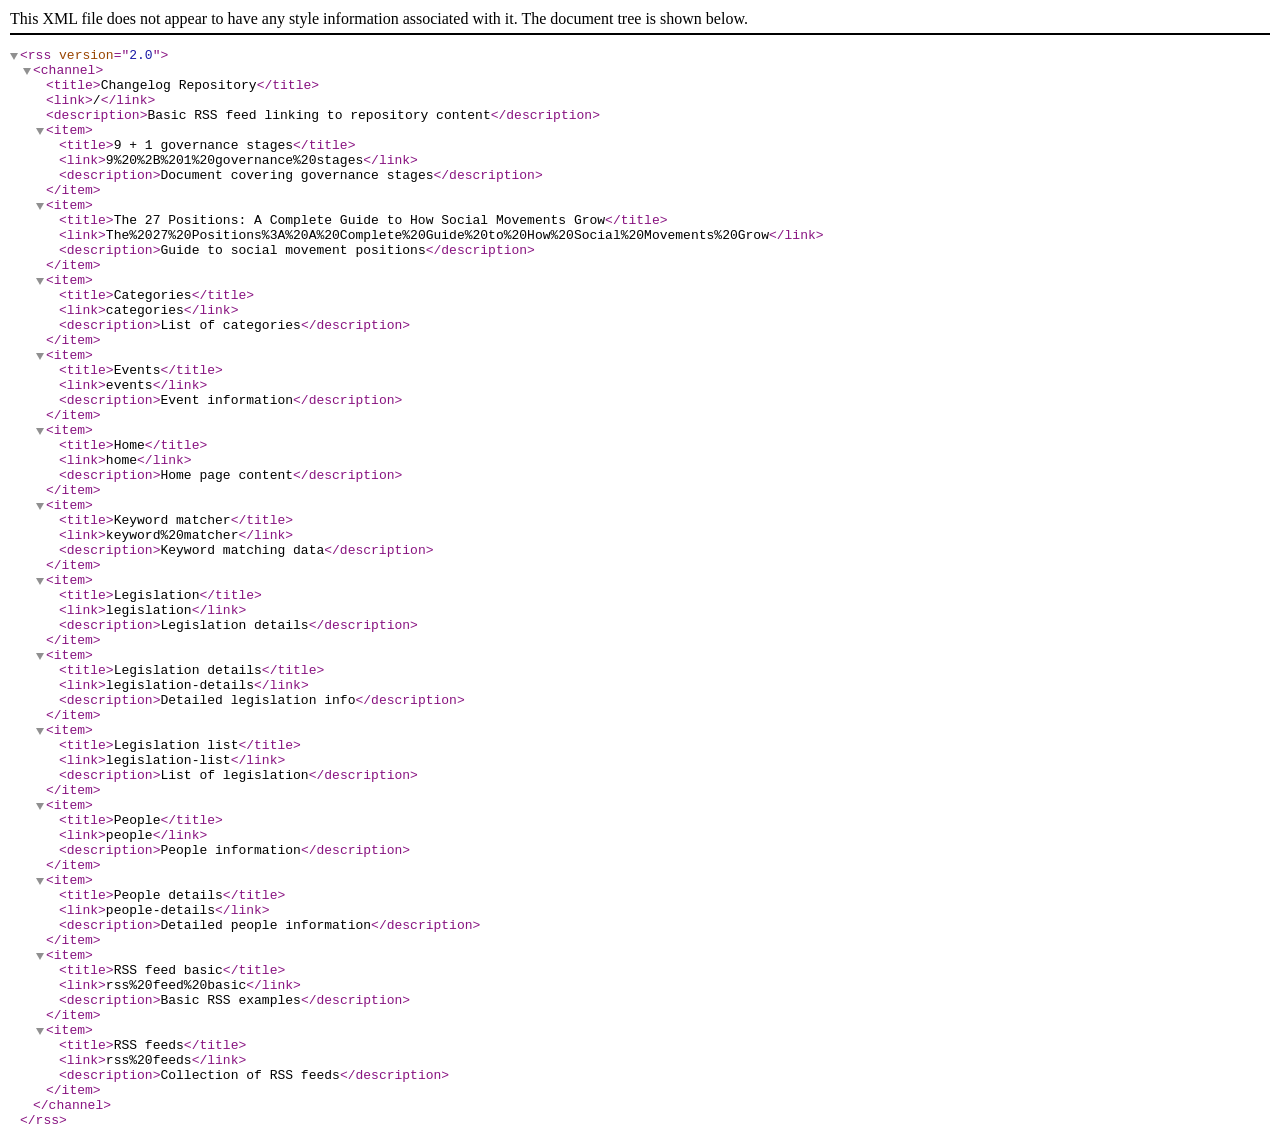
==== index.html @ 3bbdb227 "Add basic RSS landing page" ====
<!DOCTYPE html>
<html>
  <head>
    <meta http-equiv="refresh" content="0; url=index.xml" />
    <title>Changelog RSS Redirect</title>
  </head>
  <body>
    <p><a href="index.xml">View the RSS feed</a>.</p>
  </body>
</html>
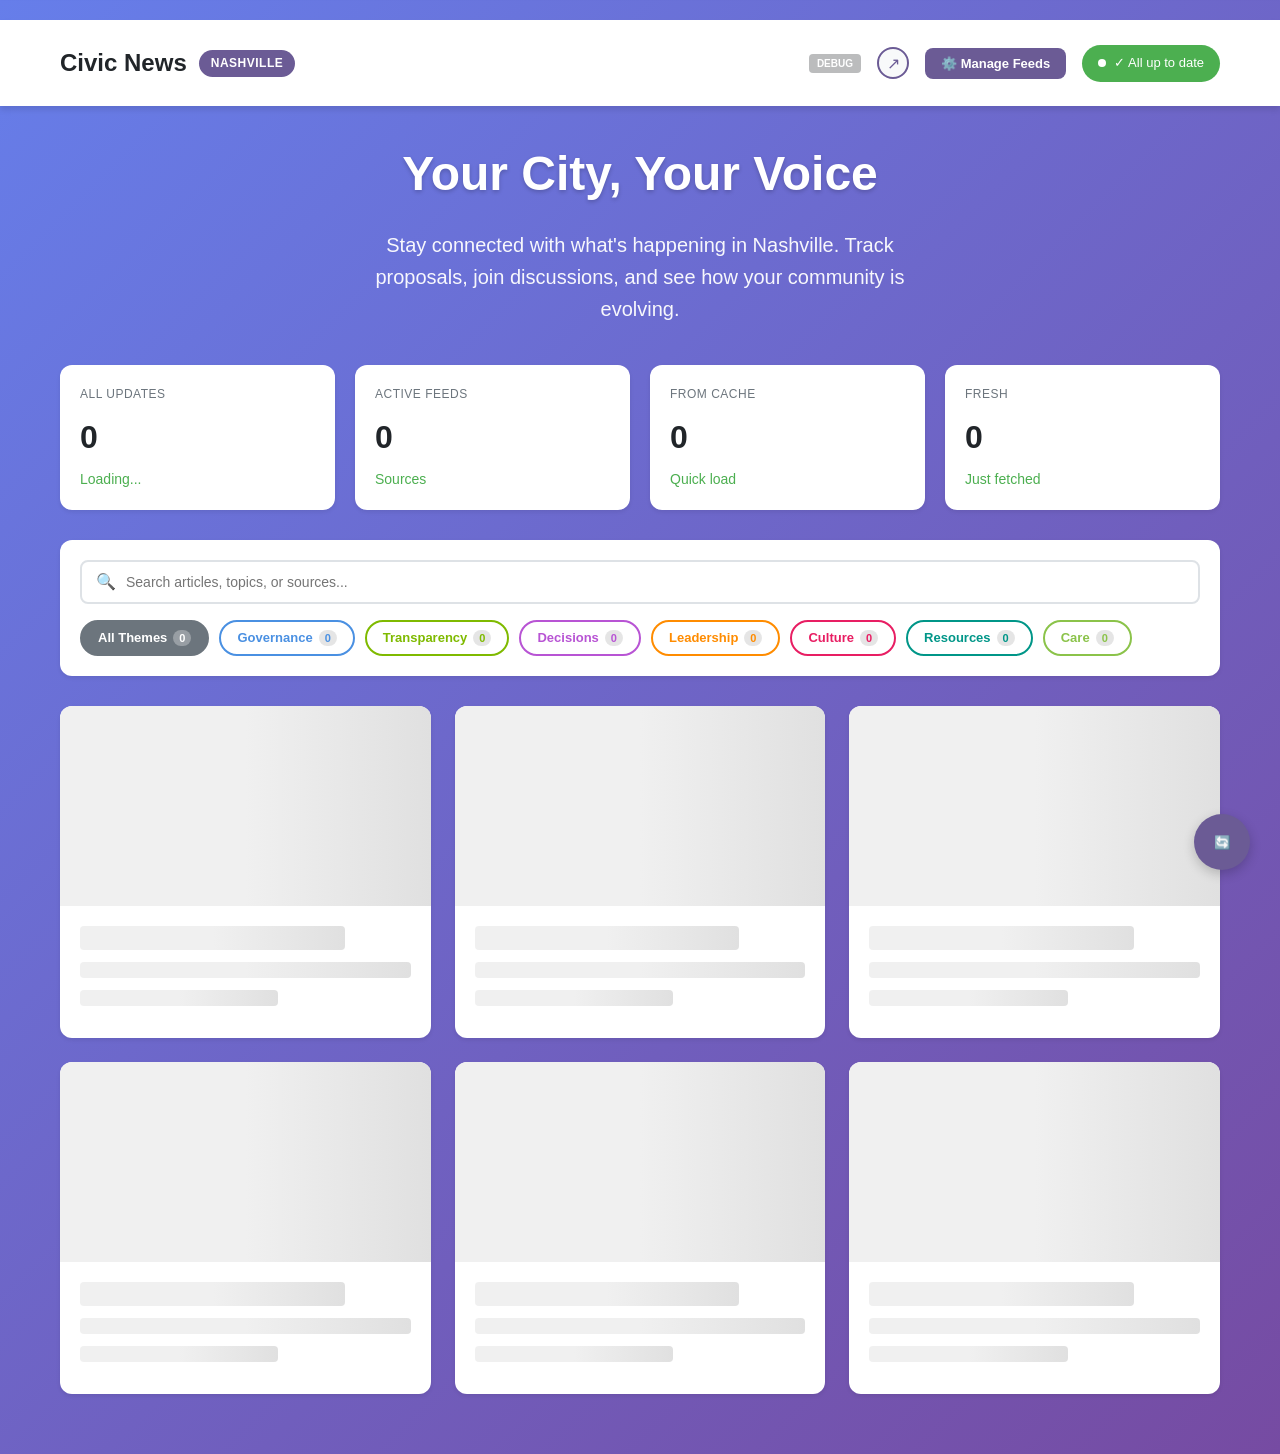
==== commit f702b6b3: "Update index.html" ====
--- a/index.html
+++ b/index.html
@@ -1,10 +1,3285 @@
 <!DOCTYPE html>
-<html>
-  <head>
-    <meta http-equiv="refresh" content="0; url=index.xml" />
-    <title>Changelog RSS Redirect</title>
-  </head>
-  <body>
-    <p><a href="index.xml">View the RSS feed</a>.</p>
-  </body>
+<html lang="en">
+<head>
+    <meta charset="UTF-8">
+    <meta name="viewport" content="width=device-width, initial-scale=1.0">
+    <title>Nashville Civic News</title>
+    <style>
+        * {
+            margin: 0;
+            padding: 0;
+            box-sizing: border-box;
+        }
+        
+        :root {
+            --primary: #6B5B95;
+            --secondary: #88B0D3;
+            --accent: #FF6B6B;
+            --success: #4CAF50;
+            --warning: #FFC107;
+            --error: #F44336;
+            --dark: #212529;
+            --light: #F8F9FA;
+            --gray: #6C757D;
+            --border: #DEE2E6;
+            --shadow: 0 2px 4px rgba(0,0,0,0.08);
+            --shadow-hover: 0 4px 12px rgba(0,0,0,0.15);
+        }
+        
+        body {
+            font-family: -apple-system, BlinkMacSystemFont, 'Segoe UI', Roboto, 'Helvetica Neue', sans-serif;
+            background: linear-gradient(135deg, #667eea 0%, #764ba2 100%);
+            min-height: 100vh;
+            padding: 20px 0;
+            line-height: 1.6;
+        }
+        
+        .app-header {
+            background: white;
+            padding: 24px 0;
+            margin-bottom: 30px;
+            box-shadow: 0 4px 6px rgba(0,0,0,0.1);
+            position: relative;
+        }
+        
+        .header-content {
+            max-width: 1200px;
+            margin: 0 auto;
+            padding: 0 20px;
+            display: flex;
+            justify-content: space-between;
+            align-items: center;
+        }
+        
+        .app-title {
+            display: flex;
+            align-items: center;
+            gap: 12px;
+        }
+        
+        .app-title h1 {
+            font-size: 24px;
+            font-weight: 700;
+            color: var(--dark);
+        }
+        
+        .location-badge {
+            padding: 4px 12px;
+            background: var(--primary);
+            color: white;
+            border-radius: 20px;
+            font-size: 12px;
+            font-weight: 600;
+            letter-spacing: 0.5px;
+        }
+        
+        .header-actions {
+            display: flex;
+            align-items: center;
+            gap: 16px;
+        }
+        
+        .debug-toggle {
+            padding: 4px 8px;
+            background: var(--dark);
+            color: white;
+            border: none;
+            border-radius: 4px;
+            font-size: 10px;
+            font-weight: 600;
+            cursor: pointer;
+            opacity: 0.3;
+            transition: opacity 0.2s ease;
+        }
+        
+        .debug-toggle:hover {
+            opacity: 1;
+        }
+        
+        .debug-toggle.active {
+            background: var(--error);
+            opacity: 1;
+        }
+        
+        .popup-toggle {
+            width: 32px;
+            height: 32px;
+            background: var(--light);
+            color: var(--primary);
+            border: 2px solid var(--primary);
+            border-radius: 50%;
+            font-size: 16px;
+            cursor: pointer;
+            display: flex;
+            align-items: center;
+            justify-content: center;
+            transition: all 0.2s ease;
+        }
+        
+        .popup-toggle:hover {
+            background: var(--primary);
+            color: white;
+            transform: scale(1.1);
+        }
+        
+        .popup-toggle.tabs-mode {
+            background: var(--gray);
+            border-color: var(--gray);
+            color: white;
+        }
+        
+        .popup-toggle.tabs-mode:hover {
+            background: var(--dark);
+            border-color: var(--dark);
+        }
+        
+        .feed-manager-btn {
+            padding: 8px 16px;
+            background: var(--primary);
+            color: white;
+            border: none;
+            border-radius: 8px;
+            font-size: 13px;
+            font-weight: 600;
+            cursor: pointer;
+            display: flex;
+            align-items: center;
+            gap: 8px;
+            transition: all 0.2s ease;
+        }
+        
+        .feed-manager-btn:hover {
+            background: #5a4a83;
+            transform: translateY(-1px);
+        }
+        
+        .sync-indicator {
+            display: flex;
+            align-items: center;
+            gap: 8px;
+            padding: 8px 16px;
+            background: var(--light);
+            border-radius: 20px;
+            font-size: 13px;
+            color: var(--gray);
+            transition: all 0.3s ease;
+        }
+        
+        .sync-indicator.loading {
+            background: var(--warning);
+            color: white;
+        }
+        
+        .sync-indicator.success {
+            background: var(--success);
+            color: white;
+        }
+        
+        .sync-indicator.cache {
+            background: var(--secondary);
+            color: white;
+        }
+        
+        .sync-dot {
+            width: 8px;
+            height: 8px;
+            border-radius: 50%;
+            background: currentColor;
+            animation: pulse 2s infinite;
+        }
+        
+        @keyframes pulse {
+            0%, 100% { opacity: 1; }
+            50% { opacity: 0.5; }
+        }
+        
+        /* New Articles Bar */
+        .new-articles-bar {
+            position: fixed;
+            top: -60px;
+            left: 0;
+            right: 0;
+            background: var(--primary);
+            color: white;
+            padding: 12px;
+            text-align: center;
+            transition: top 0.3s ease;
+            z-index: 500;
+            box-shadow: 0 2px 8px rgba(0,0,0,0.2);
+        }
+        
+        .new-articles-bar.show {
+            top: 0;
+        }
+        
+        .new-articles-content {
+            max-width: 1200px;
+            margin: 0 auto;
+            display: flex;
+            align-items: center;
+            justify-content: center;
+            gap: 16px;
+        }
+        
+        .new-articles-text {
+            font-size: 14px;
+            font-weight: 600;
+        }
+        
+        .new-articles-btn {
+            padding: 6px 16px;
+            background: white;
+            color: var(--primary);
+            border: none;
+            border-radius: 6px;
+            font-size: 13px;
+            font-weight: 600;
+            cursor: pointer;
+            transition: all 0.2s ease;
+        }
+        
+        .new-articles-btn:hover {
+            transform: translateY(-1px);
+            box-shadow: 0 2px 4px rgba(0,0,0,0.2);
+        }
+        
+        .container {
+            max-width: 1200px;
+            margin: 0 auto;
+            padding: 0 20px;
+        }
+        
+        .hero-section {
+            text-align: center;
+            color: white;
+            margin-bottom: 40px;
+        }
+        
+        .hero-title {
+            font-size: 48px;
+            font-weight: 700;
+            margin-bottom: 16px;
+            text-shadow: 0 2px 4px rgba(0,0,0,0.2);
+        }
+        
+        .hero-subtitle {
+            font-size: 20px;
+            opacity: 0.95;
+            max-width: 600px;
+            margin: 0 auto;
+        }
+        
+        .stats-bar {
+            display: grid;
+            grid-template-columns: repeat(auto-fit, minmax(200px, 1fr));
+            gap: 20px;
+            margin-bottom: 30px;
+        }
+        
+        .stat-card {
+            background: white;
+            padding: 20px;
+            border-radius: 12px;
+            box-shadow: var(--shadow);
+            transition: transform 0.2s ease;
+        }
+        
+        .stat-card:hover {
+            transform: translateY(-2px);
+            box-shadow: var(--shadow-hover);
+        }
+        
+        .stat-label {
+            font-size: 12px;
+            text-transform: uppercase;
+            color: var(--gray);
+            letter-spacing: 0.5px;
+            margin-bottom: 8px;
+        }
+        
+        .stat-value {
+            font-size: 32px;
+            font-weight: 700;
+            color: var(--dark);
+        }
+        
+        .stat-change {
+            font-size: 14px;
+            color: var(--success);
+            margin-top: 4px;
+        }
+        
+        .filter-bar {
+            background: white;
+            padding: 20px;
+            border-radius: 12px;
+            margin-bottom: 30px;
+            box-shadow: var(--shadow);
+        }
+        
+        .filter-row {
+            display: flex;
+            gap: 20px;
+            align-items: center;
+            flex-wrap: wrap;
+        }
+        
+        .search-box {
+            flex: 1;
+            min-width: 300px;
+            position: relative;
+        }
+        
+        .search-input {
+            width: 100%;
+            padding: 12px 16px 12px 44px;
+            border: 2px solid var(--border);
+            border-radius: 8px;
+            font-size: 14px;
+            transition: border-color 0.2s ease;
+        }
+        
+        .search-input:focus {
+            outline: none;
+            border-color: var(--primary);
+        }
+        
+        .search-icon {
+            position: absolute;
+            left: 16px;
+            top: 50%;
+            transform: translateY(-50%);
+            color: var(--gray);
+        }
+        
+        .theme-filters {
+            display: flex;
+            gap: 10px;
+            flex-wrap: wrap;
+            margin-top: 16px;
+        }
+        
+        .theme-pill {
+            padding: 8px 16px;
+            border: 2px solid;
+            background: white;
+            border-radius: 20px;
+            font-size: 13px;
+            font-weight: 600;
+            cursor: pointer;
+            transition: all 0.2s ease;
+            display: flex;
+            align-items: center;
+            gap: 6px;
+        }
+        
+        .theme-pill:hover {
+            transform: translateY(-1px);
+        }
+        
+        .theme-pill.active {
+            color: white;
+        }
+        
+        .theme-count {
+            background: rgba(0,0,0,0.1);
+            padding: 2px 6px;
+            border-radius: 10px;
+            font-size: 11px;
+            transition: all 0.3s ease;
+        }
+        
+        .theme-pill.active .theme-count {
+            background: rgba(255,255,255,0.3);
+        }
+        
+        .theme-count.updating {
+            transform: scale(1.2);
+            background: rgba(255, 255, 0, 0.5) !important;
+        }
+        
+        /* Theme colors */
+        .theme-all { border-color: var(--gray); color: var(--gray); }
+        .theme-all.active { background: var(--gray); }
+        
+        .theme-governance { border-color: #4A90E2; color: #4A90E2; }
+        .theme-governance.active { background: #4A90E2; }
+        
+        .theme-transparency { border-color: #7FBA00; color: #7FBA00; }
+        .theme-transparency.active { background: #7FBA00; }
+        
+        .theme-decisions { border-color: #B854D4; color: #B854D4; }
+        .theme-decisions.active { background: #B854D4; }
+        
+        .theme-leadership { border-color: #FF8C00; color: #FF8C00; }
+        .theme-leadership.active { background: #FF8C00; }
+        
+        .theme-culture { border-color: #E81E63; color: #E81E63; }
+        .theme-culture.active { background: #E81E63; }
+        
+        .theme-resources { border-color: #009688; color: #009688; }
+        .theme-resources.active { background: #009688; }
+        
+        .theme-care { border-color: #8BC34A; color: #8BC34A; }
+        .theme-care.active { background: #8BC34A; }
+        
+        .articles-grid {
+            display: grid;
+            grid-template-columns: repeat(auto-fill, minmax(350px, 1fr));
+            gap: 24px;
+            margin-bottom: 40px;
+        }
+        
+        .article-card {
+            background: white;
+            border-radius: 12px;
+            overflow: hidden;
+            box-shadow: var(--shadow);
+            transition: all 0.3s ease;
+            cursor: pointer;
+            display: flex;
+            flex-direction: column;
+            position: relative;
+        }
+        
+        .article-card:hover {
+            transform: translateY(-4px);
+            box-shadow: var(--shadow-hover);
+        }
+        
+        .article-card::after {
+            content: '↗';
+            position: absolute;
+            top: 12px;
+            right: 12px;
+            width: 24px;
+            height: 24px;
+            background: rgba(255,255,255,0.9);
+            border-radius: 50%;
+            display: flex;
+            align-items: center;
+            justify-content: center;
+            font-size: 14px;
+            color: var(--primary);
+            opacity: 0;
+            transition: opacity 0.2s ease;
+            pointer-events: none;
+            z-index: 2;
+        }
+        
+        .article-card:hover::after {
+            opacity: 1;
+        }
+        
+        body.tabs-mode .article-card::after {
+            content: '⧉';
+        }
+        
+        .article-card.skeleton {
+            animation: skeleton-loading 1.5s infinite ease-in-out;
+        }
+        
+        @keyframes skeleton-loading {
+            0%, 100% { opacity: 0.7; }
+            50% { opacity: 1; }
+        }
+        
+        .article-image {
+            width: 100%;
+            height: 200px;
+            background: linear-gradient(135deg, #667eea 0%, #764ba2 100%);
+            position: relative;
+            background-size: cover;
+            background-position: center;
+            background-repeat: no-repeat;
+        }
+        
+        .article-image.no-image {
+            display: flex;
+            align-items: center;
+            justify-content: center;
+            padding: 20px;
+            overflow: hidden;
+        }
+        
+        .headline-overlay {
+            font-size: 20px;
+            font-weight: 700;
+            line-height: 1.3;
+            color: white;
+            text-align: center;
+            text-shadow: 0 2px 8px rgba(0,0,0,0.6), 0 1px 3px rgba(0,0,0,0.8);
+            display: -webkit-box;
+            -webkit-line-clamp: 3;
+            -webkit-box-orient: vertical;
+            overflow: hidden;
+            max-width: 90%;
+            letter-spacing: -0.5px;
+        }
+        
+        .source-overlay {
+            position: absolute;
+            bottom: 20px;
+            left: 0;
+            right: 0;
+            text-align: center;
+            padding: 0 20px;
+        }
+        
+        .source-overlay-text {
+            display: inline-block;
+            font-family: Georgia, 'Times New Roman', serif;
+            font-size: 13px;
+            font-weight: 400;
+            color: rgba(255,255,255,0.9);
+            text-transform: uppercase;
+            letter-spacing: 1px;
+            text-shadow: 0 1px 3px rgba(0,0,0,0.5);
+        }
+        
+        .source-overlay-text::before {
+            content: '— ';
+        }
+        
+        .source-overlay-text::after {
+            content: ' —';
+        }
+        
+        .article-category {
+            position: absolute;
+            top: 12px;
+            left: 12px;
+            padding: 6px 12px;
+            background: rgba(255,255,255,0.95);
+            border-radius: 6px;
+            font-size: 11px;
+            font-weight: 700;
+            text-transform: uppercase;
+            letter-spacing: 0.5px;
+            transition: opacity 0.3s ease;
+        }
+        
+        .article-category.analyzing {
+            background: rgba(255,255,255,0.8);
+            color: #666;
+        }
+        
+        /* Debug mode badges */
+        .article-badges {
+            position: absolute;
+            top: 12px;
+            right: 12px;
+            display: none;
+            flex-direction: column;
+            gap: 4px;
+            align-items: flex-end;
+        }
+        
+        body.debug-mode .article-badges {
+            display: flex;
+        }
+        
+        .article-badge {
+            padding: 2px 6px;
+            border-radius: 4px;
+            font-size: 10px;
+            font-weight: 700;
+            text-transform: uppercase;
+            letter-spacing: 0.5px;
+            color: white;
+        }
+        
+        .article-badge.new {
+            background: var(--success);
+        }
+        
+        .article-badge.updated {
+            background: var(--warning);
+        }
+        
+        .article-badge.cached {
+            background: var(--secondary);
+        }
+        
+        .article-content {
+            padding: 20px;
+            flex: 1;
+            display: flex;
+            flex-direction: column;
+        }
+        
+        .article-source {
+            font-size: 12px;
+            color: var(--gray);
+            text-transform: uppercase;
+            letter-spacing: 0.5px;
+            margin-bottom: 8px;
+        }
+        
+        .article-title {
+            font-size: 18px;
+            font-weight: 700;
+            color: var(--dark);
+            margin-bottom: 12px;
+            line-height: 1.4;
+            flex: 1;
+        }
+        
+        .article-excerpt {
+            font-size: 14px;
+            color: var(--gray);
+            line-height: 1.5;
+            margin-bottom: 16px;
+            display: -webkit-box;
+            -webkit-line-clamp: 3;
+            -webkit-box-orient: vertical;
+            overflow: hidden;
+        }
+        
+        .article-excerpt.expanded {
+            -webkit-line-clamp: 5;
+        }
+        
+        .article-footer {
+            display: flex;
+            justify-content: space-between;
+            align-items: center;
+            padding-top: 16px;
+            border-top: 1px solid var(--border);
+        }
+        
+        .article-meta {
+            display: flex;
+            align-items: center;
+            gap: 12px;
+            font-size: 12px;
+            color: var(--gray);
+        }
+        
+        .article-actions {
+            display: flex;
+            gap: 8px;
+        }
+        
+        .action-btn {
+            width: 32px;
+            height: 32px;
+            border-radius: 50%;
+            border: none;
+            background: var(--light);
+            color: var(--gray);
+            cursor: pointer;
+            display: flex;
+            align-items: center;
+            justify-content: center;
+            transition: all 0.2s ease;
+        }
+        
+        .action-btn:hover {
+            background: var(--primary);
+            color: white;
+        }
+        
+        /* Feed Manager Modal */
+        .feed-manager-modal {
+            position: fixed;
+            top: 0;
+            left: 0;
+            right: 0;
+            bottom: 0;
+            background: rgba(0, 0, 0, 0.7);
+            display: none;
+            align-items: center;
+            justify-content: center;
+            z-index: 3000;
+            padding: 20px;
+        }
+        
+        .feed-manager-modal.active {
+            display: flex;
+        }
+        
+        .feed-manager-container {
+            background: white;
+            border-radius: 16px;
+            max-width: 800px;
+            width: 100%;
+            max-height: 90vh;
+            overflow: hidden;
+            display: flex;
+            flex-direction: column;
+        }
+        
+        .feed-manager-header {
+            padding: 24px;
+            border-bottom: 1px solid var(--border);
+            display: flex;
+            justify-content: space-between;
+            align-items: center;
+        }
+
+        .feed-manager-header-actions {
+            display: flex;
+            align-items: center;
+            gap: 12px;
+        }
+
+        .feed-manager-title {
+            font-size: 24px;
+            font-weight: 700;
+            color: var(--dark);
+        }
+
+        .feed-manager-body {
+            overflow-y: auto;
+            flex: 1;
+            padding: 24px;
+        }
+
+        .feed-form {
+            margin-bottom: 24px;
+            padding: 16px;
+            background: var(--light);
+            border-radius: 12px;
+        }
+
+        .feed-form .form-group {
+            margin-bottom: 12px;
+            display: flex;
+            flex-direction: column;
+            gap: 4px;
+        }
+
+        .feed-form input[type="text"] {
+            padding: 8px;
+            border: 1px solid var(--border);
+            border-radius: 6px;
+        }
+
+        .feed-form-actions {
+            display: flex;
+            gap: 8px;
+        }
+
+        .feed-edit-btn {
+            margin-right: 8px;
+            padding: 4px 8px;
+            font-size: 12px;
+            border: 1px solid var(--border);
+            background: white;
+            border-radius: 6px;
+            cursor: pointer;
+        }
+
+        .feed-edit-btn:hover {
+            background: var(--light);
+        }
+        
+        .feed-list {
+            display: flex;
+            flex-direction: column;
+            gap: 16px;
+        }
+        
+        .feed-item {
+            padding: 20px;
+            background: var(--light);
+            border-radius: 12px;
+            transition: all 0.2s ease;
+        }
+        
+        .feed-item.disabled {
+            opacity: 0.5;
+        }
+        
+        .feed-item-header {
+            display: flex;
+            justify-content: space-between;
+            align-items: center;
+            margin-bottom: 12px;
+        }
+        
+        .feed-item-info {
+            flex: 1;
+        }
+        
+        .feed-name {
+            font-size: 18px;
+            font-weight: 600;
+            color: var(--dark);
+            margin-bottom: 4px;
+        }
+        
+        .feed-url {
+            font-size: 12px;
+            color: var(--gray);
+            word-break: break-all;
+        }
+        
+        .feed-controls {
+            display: flex;
+            align-items: center;
+            gap: 16px;
+        }
+        
+        .feed-toggle {
+            position: relative;
+            width: 48px;
+            height: 24px;
+        }
+        
+        .feed-toggle input {
+            opacity: 0;
+            width: 0;
+            height: 0;
+        }
+        
+        .feed-toggle-slider {
+            position: absolute;
+            cursor: pointer;
+            top: 0;
+            left: 0;
+            right: 0;
+            bottom: 0;
+            background: var(--gray);
+            transition: .4s;
+            border-radius: 24px;
+        }
+        
+        .feed-toggle-slider:before {
+            position: absolute;
+            content: "";
+            height: 18px;
+            width: 18px;
+            left: 3px;
+            bottom: 3px;
+            background: white;
+            transition: .4s;
+            border-radius: 50%;
+        }
+        
+        .feed-toggle input:checked + .feed-toggle-slider {
+            background: var(--success);
+        }
+        
+        .feed-toggle input:checked + .feed-toggle-slider:before {
+            transform: translateX(24px);
+        }
+        
+        .feed-priority {
+            display: flex;
+            align-items: center;
+            gap: 8px;
+        }
+        
+        .feed-priority-label {
+            font-size: 12px;
+            color: var(--gray);
+            text-transform: uppercase;
+            letter-spacing: 0.5px;
+        }
+        
+        .feed-priority-select {
+            padding: 6px 12px;
+            border: 1px solid var(--border);
+            border-radius: 6px;
+            font-size: 13px;
+            background: white;
+            cursor: pointer;
+        }
+        
+        .feed-stats {
+            display: flex;
+            gap: 24px;
+            padding-top: 12px;
+            border-top: 1px solid var(--border);
+            margin-top: 12px;
+        }
+        
+        .feed-stat {
+            display: flex;
+            flex-direction: column;
+        }
+        
+        .feed-stat-label {
+            font-size: 11px;
+            color: var(--gray);
+            text-transform: uppercase;
+            letter-spacing: 0.5px;
+        }
+        
+        .feed-stat-value {
+            font-size: 16px;
+            font-weight: 600;
+            color: var(--dark);
+        }
+        
+        .feed-stat-split {
+            display: flex;
+            align-items: baseline;
+            gap: 4px;
+        }
+        
+        .feed-stat-archived {
+            color: var(--secondary);
+            font-size: 14px;
+        }
+        
+        .feed-stat-live {
+            color: var(--success);
+            font-size: 14px;
+        }
+        
+        .feed-health {
+            display: flex;
+            align-items: center;
+            gap: 6px;
+            margin-top: 4px;
+        }
+        
+        .feed-health-dot {
+            width: 8px;
+            height: 8px;
+            border-radius: 50%;
+            background: var(--gray);
+        }
+        
+        .feed-health-dot.good {
+            background: var(--success);
+            animation: pulse 2s infinite;
+        }
+        
+        .feed-health-dot.warning {
+            background: var(--warning);
+        }
+        
+        .feed-health-dot.error {
+            background: var(--error);
+        }
+        
+        .feed-health-text {
+            font-size: 11px;
+            color: var(--gray);
+        }
+        
+        .loading-spinner {
+            display: none;
+            justify-content: center;
+            padding: 40px;
+        }
+        
+        .loading-spinner.active {
+            display: flex;
+        }
+        
+        .spinner {
+            width: 40px;
+            height: 40px;
+            border: 4px solid rgba(255,255,255,0.3);
+            border-top: 4px solid white;
+            border-radius: 50%;
+            animation: spin 1s linear infinite;
+        }
+        
+        @keyframes spin {
+            0% { transform: rotate(0deg); }
+            100% { transform: rotate(360deg); }
+        }
+        
+        /* Skeleton loaders */
+        .skeleton-card {
+            background: white;
+            border-radius: 12px;
+            overflow: hidden;
+            box-shadow: var(--shadow);
+        }
+        
+        .skeleton-image {
+            width: 100%;
+            height: 200px;
+            background: linear-gradient(90deg, #f0f0f0 25%, #e0e0e0 50%, #f0f0f0 75%);
+            background-size: 200% 100%;
+            animation: loading 1.5s infinite;
+        }
+        
+        .skeleton-content {
+            padding: 20px;
+        }
+        
+        .skeleton-line {
+            height: 16px;
+            background: linear-gradient(90deg, #f0f0f0 25%, #e0e0e0 50%, #f0f0f0 75%);
+            background-size: 200% 100%;
+            animation: loading 1.5s infinite;
+            border-radius: 4px;
+            margin-bottom: 12px;
+        }
+        
+        .skeleton-line.title {
+            height: 24px;
+            width: 80%;
+        }
+        
+        .skeleton-line.short {
+            width: 60%;
+        }
+        
+        @keyframes loading {
+            0% { background-position: 200% 0; }
+            100% { background-position: -200% 0; }
+        }
+        
+        .floating-refresh {
+            position: fixed;
+            bottom: 30px;
+            right: 30px;
+            width: 56px;
+            height: 56px;
+            background: var(--primary);
+            color: white;
+            border: none;
+            border-radius: 50%;
+            box-shadow: 0 4px 12px rgba(0,0,0,0.2);
+            cursor: pointer;
+            display: flex;
+            align-items: center;
+            justify-content: center;
+            transition: all 0.3s ease;
+            z-index: 100;
+        }
+        
+        .floating-refresh:hover {
+            transform: scale(1.1);
+            box-shadow: 0 6px 20px rgba(0,0,0,0.3);
+        }
+        
+        .floating-refresh.spinning {
+            animation: spin 1s linear infinite;
+        }
+        
+        .update-toast {
+            position: fixed;
+            top: 20px;
+            left: 50%;
+            transform: translateX(-50%) translateY(-100px);
+            background: var(--success);
+            color: white;
+            padding: 16px 24px;
+            border-radius: 8px;
+            box-shadow: 0 4px 12px rgba(0,0,0,0.2);
+            display: flex;
+            align-items: center;
+            gap: 12px;
+            transition: transform 0.3s ease;
+            z-index: 1000;
+        }
+        
+        .update-toast.show {
+            transform: translateX(-50%) translateY(0);
+        }
+        
+        .modal-close {
+            width: 32px;
+            height: 32px;
+            border-radius: 50%;
+            border: none;
+            background: transparent;
+            color: var(--gray);
+            cursor: pointer;
+            display: flex;
+            align-items: center;
+            justify-content: center;
+            font-size: 20px;
+            transition: all 0.2s ease;
+        }
+        
+        .modal-close:hover {
+            background: var(--border);
+        }
+        
+        @media (max-width: 768px) {
+            .hero-title {
+                font-size: 32px;
+            }
+            
+            .hero-subtitle {
+                font-size: 16px;
+            }
+            
+            .articles-grid {
+                grid-template-columns: 1fr;
+            }
+            
+            .stats-bar {
+                grid-template-columns: 1fr;
+            }
+            
+            .feed-manager-container {
+                max-height: 100vh;
+                border-radius: 0;
+            }
+        }
+    </style>
+</head>
+<body>
+    <header class="app-header">
+        <div class="header-content">
+            <div class="app-title">
+                <h1>Civic News</h1>
+                <span class="location-badge">NASHVILLE</span>
+            </div>
+            <div class="header-actions">
+                <button class="debug-toggle" id="debugToggle" onclick="toggleDebugMode()">
+                    DEBUG
+                </button>
+                <button class="popup-toggle" id="popupToggle" onclick="togglePopupMode()" title="Toggle popup/tab mode">
+                    <span id="popupIcon">↗</span>
+                </button>
+                <button class="feed-manager-btn" onclick="openFeedManager()">
+                    ⚙️ Manage Feeds
+                </button>
+                <div class="sync-indicator" id="syncIndicator">
+                    <span class="sync-dot"></span>
+                    <span id="syncText">Loading...</span>
+                </div>
+            </div>
+        </div>
+    </header>
+
+    <!-- New Articles Bar -->
+    <div class="new-articles-bar" id="newArticlesBar">
+        <div class="new-articles-content">
+            <span class="new-articles-text" id="newArticlesText">5 new articles available</span>
+            <button class="new-articles-btn" onclick="loadNewArticles()">Load New</button>
+        </div>
+    </div>
+
+    <div class="container">
+        <div class="hero-section">
+            <h1 class="hero-title">Your City, Your Voice</h1>
+            <p class="hero-subtitle">Stay connected with what's happening in Nashville. Track proposals, join discussions, and see how your community is evolving.</p>
+        </div>
+
+        <div class="stats-bar" id="statsBar">
+            <div class="stat-card">
+                <div class="stat-label">All Updates</div>
+                <div class="stat-value" id="totalArticles">0</div>
+                <div class="stat-change" id="totalChange">Loading...</div>
+            </div>
+            <div class="stat-card">
+                <div class="stat-label">Active Feeds</div>
+                <div class="stat-value" id="activeFeedsCount">0</div>
+                <div class="stat-change">Sources</div>
+            </div>
+            <div class="stat-card">
+                <div class="stat-label">From Cache</div>
+                <div class="stat-value" id="cacheCount">0</div>
+                <div class="stat-change">Quick load</div>
+            </div>
+            <div class="stat-card">
+                <div class="stat-label">Fresh</div>
+                <div class="stat-value" id="freshCount">0</div>
+                <div class="stat-change">Just fetched</div>
+            </div>
+        </div>
+
+        <div class="filter-bar">
+            <div class="filter-row">
+                <div class="search-box">
+                    <span class="search-icon">🔍</span>
+                    <input type="text" class="search-input" id="searchInput" placeholder="Search articles, topics, or sources..." />
+                </div>
+            </div>
+            <div class="theme-filters" id="themeFilters">
+                <button class="theme-pill theme-all active" onclick="filterByTheme('all')">
+                    All Themes <span class="theme-count">0</span>
+                </button>
+                <button class="theme-pill theme-governance" onclick="filterByTheme('governance')">
+                    Governance <span class="theme-count">0</span>
+                </button>
+                <button class="theme-pill theme-transparency" onclick="filterByTheme('transparency')">
+                    Transparency <span class="theme-count">0</span>
+                </button>
+                <button class="theme-pill theme-decisions" onclick="filterByTheme('decisions')">
+                    Decisions <span class="theme-count">0</span>
+                </button>
+                <button class="theme-pill theme-leadership" onclick="filterByTheme('leadership')">
+                    Leadership <span class="theme-count">0</span>
+                </button>
+                <button class="theme-pill theme-culture" onclick="filterByTheme('culture')">
+                    Culture <span class="theme-count">0</span>
+                </button>
+                <button class="theme-pill theme-resources" onclick="filterByTheme('resources')">
+                    Resources <span class="theme-count">0</span>
+                </button>
+                <button class="theme-pill theme-care" onclick="filterByTheme('care')">
+                    Care <span class="theme-count">0</span>
+                </button>
+            </div>
+        </div>
+
+        <div class="articles-grid" id="articlesGrid">
+            <!-- Skeleton loaders -->
+            <div class="skeleton-card">
+                <div class="skeleton-image"></div>
+                <div class="skeleton-content">
+                    <div class="skeleton-line title"></div>
+                    <div class="skeleton-line"></div>
+                    <div class="skeleton-line short"></div>
+                </div>
+            </div>
+            <div class="skeleton-card">
+                <div class="skeleton-image"></div>
+                <div class="skeleton-content">
+                    <div class="skeleton-line title"></div>
+                    <div class="skeleton-line"></div>
+                    <div class="skeleton-line short"></div>
+                </div>
+            </div>
+            <div class="skeleton-card">
+                <div class="skeleton-image"></div>
+                <div class="skeleton-content">
+                    <div class="skeleton-line title"></div>
+                    <div class="skeleton-line"></div>
+                    <div class="skeleton-line short"></div>
+                </div>
+            </div>
+        </div>
+
+        <div class="loading-spinner" id="loadingSpinner">
+            <div class="spinner"></div>
+        </div>
+    </div>
+
+    <button class="floating-refresh" id="floatingRefresh" onclick="forceRefresh()">
+        🔄
+    </button>
+
+    <div class="update-toast" id="updateToast">
+        <span>✨</span>
+        <span id="updateMessage">New articles available!</span>
+    </div>
+
+    <!-- Feed Manager Modal -->
+    <div class="feed-manager-modal" id="feedManagerModal">
+        <div class="feed-manager-container">
+            <div class="feed-manager-header">
+                <h2 class="feed-manager-title">📡 RSS Feed Manager</h2>
+                <div class="feed-manager-header-actions">
+                    <button class="feed-manager-btn" onclick="openFeedEditor()">＋ Add Feed</button>
+                    <button class="modal-close" onclick="closeFeedManager()">✕</button>
+                </div>
+            </div>
+
+            <div class="feed-manager-body">
+                <div class="feed-form" id="feedForm" style="display:none;">
+                    <input type="hidden" id="feedId">
+                    <div class="form-group">
+                        <label for="feedName">Name</label>
+                        <input type="text" id="feedName">
+                    </div>
+                    <div class="form-group">
+                        <label for="feedUrl">URL</label>
+                        <input type="text" id="feedUrl">
+                    </div>
+                    <div class="form-group">
+                        <label for="feedDescription">Description</label>
+                        <input type="text" id="feedDescription">
+                    </div>
+                    <div class="form-group">
+                        <label for="feedCategory">Category</label>
+                        <input type="text" id="feedCategory">
+                    </div>
+                    <div class="form-group">
+                        <label><input type="checkbox" id="feedActive" checked> Active</label>
+                    </div>
+                    <div class="feed-form-actions">
+                        <button class="feed-manager-btn" onclick="analyzeFeed()">Analyze</button>
+                        <button class="feed-manager-btn" onclick="saveFeed()">Save</button>
+                        <button class="feed-manager-btn" onclick="cancelFeedEdit()">Cancel</button>
+                    </div>
+                </div>
+                <div id="analysisOutput" class="test-results" style="display:none;"></div>
+                <div class="feed-list" id="feedList">
+                    <!-- Feed items will be loaded here -->
+                </div>
+            </div>
+        </div>
+    </div>
+
+    <!-- RSS Mapping Editor Interface -->
+    <div class="mapping-editor" id="mappingEditor" style="display:none;">
+        <div class="mapping-header">
+            <h3>Field Mappings</h3>
+            <button onclick="reanalyzeFeed()" class="btn-secondary">🔄 Re-analyze Feed</button>
+        </div>
+        <div class="mapping-status" id="mappingStatus">
+            <span class="status-text">Last analyzed: <span id="lastAnalyzed">Never</span></span>
+            <span class="status-indicator" id="statusIndicator"></span>
+        </div>
+        <div class="mapping-table">
+            <div class="mapping-row header">
+                <div class="xano-field">Content Field</div>
+                <div class="arrow">→</div>
+                <div class="rss-field">RSS Source</div>
+                <div class="confidence">Confidence</div>
+                <div class="sample">Sample Data</div>
+            </div>
+            <div id="mappingRows"></div>
+        </div>
+        <div class="mapping-actions">
+            <button onclick="testMappings()" class="btn-test">🧪 Test Mappings</button>
+            <button onclick="saveMappings()" class="btn-primary">💾 Save Mappings</button>
+        </div>
+        <div id="testResults" class="test-results" style="display:none;"></div>
+    </div>
+
+    <style>
+    .mapping-editor {
+        background: white;
+        border-radius: 12px;
+        padding: 24px;
+        margin-top: 20px;
+    }
+    .mapping-header {
+        display: flex;
+        justify-content: space-between;
+        align-items: center;
+        margin-bottom: 20px;
+    }
+    .mapping-table {
+        border: 1px solid #dee2e6;
+        border-radius: 8px;
+        overflow: hidden;
+    }
+    .mapping-row {
+        display: grid;
+        grid-template-columns: 180px 40px 250px 100px 1fr;
+        align-items: center;
+        padding: 12px 16px;
+        border-bottom: 1px solid #dee2e6;
+    }
+    .mapping-row.header {
+        background: #f8f9fa;
+        font-weight: 600;
+        font-size: 13px;
+        text-transform: uppercase;
+        letter-spacing: 0.5px;
+        color: #6c757d;
+    }
+    .mapping-row:last-child { border-bottom: none; }
+    .mapping-status {
+        display: flex;
+        align-items: center;
+        gap: 12px;
+        padding: 12px;
+        background: #f8f9fa;
+        border-radius: 8px;
+        margin-bottom: 20px;
+    }
+    .status-indicator {
+        width: 10px;
+        height: 10px;
+        border-radius: 50%;
+        background: #28a745;
+    }
+    .status-indicator.warning { background: #ffc107; }
+    .status-indicator.error { background: #dc3545; }
+    .rss-field select {
+        width: 100%;
+        padding: 6px 10px;
+        border: 1px solid #ced4da;
+        border-radius: 4px;
+        font-size: 14px;
+        background: white;
+    }
+    .attribute-select { margin-top: 4px; font-size: 12px; }
+    .confidence { display: flex; align-items: center; gap: 6px; }
+    .confidence-badge { padding: 2px 8px; border-radius: 12px; font-size: 12px; font-weight: 600; }
+    .confidence-badge.high { background: #d4edda; color: #155724; }
+    .confidence-badge.medium { background: #fff3cd; color: #856404; }
+    .confidence-badge.low { background: #f8d7da; color: #721c24; }
+    .confidence-badge.manual { background: #cce5ff; color: #004085; }
+    .sample {
+        font-size: 12px;
+        color: #6c757d;
+        overflow: hidden;
+        text-overflow: ellipsis;
+        white-space: nowrap;
+    }
+    .sample:hover {
+        white-space: normal;
+        background: #f8f9fa;
+        padding: 4px;
+        border-radius: 4px;
+        position: relative;
+        z-index: 10;
+    }
+    .mapping-actions {
+        display: flex;
+        gap: 12px;
+        justify-content: flex-end;
+        margin-top: 20px;
+    }
+    .btn-primary, .btn-secondary, .btn-test {
+        padding: 10px 20px;
+        border: none;
+        border-radius: 6px;
+        font-size: 14px;
+        font-weight: 600;
+        cursor: pointer;
+        transition: all 0.2s;
+    }
+    .btn-primary { background: #007bff; color: white; }
+    .btn-secondary { background: #6c757d; color: white; }
+    .btn-test { background: #28a745; color: white; }
+    .test-results {
+        margin-top: 20px;
+        padding: 16px;
+        background: #f8f9fa;
+        border-radius: 8px;
+        border: 1px solid #dee2e6;
+    }
+    </style>
+
+    <script>
+        // Configuration
+        const XANO_API = 'https://xvkq-pq7i-idtl.n7d.xano.io/api:Hj4C6PGO';
+        const SOURCES_API = `${XANO_API}/rss_feed`;
+        const CONTENT_API = `${XANO_API}/content`;
+        const ANALYZER_API = `${XANO_API}/rss_feed_analyzer`;
+        const CORS_PROXY = 'https://api.allorigins.win/raw?url=';
+        const IMAGE_PROXY = 'https://images.weserv.nl/?url=';
+        
+        // Cache settings
+        const CACHE_MAX_AGE = 48 * 60 * 60 * 1000; // 48 hours
+        const CACHE_REFRESH_AGE = 60 * 60 * 1000; // 1 hour
+        
+        // Theme configuration
+        const THEMES = {
+            governance: { name: 'Governance', color: '#4A90E2' },
+            transparency: { name: 'Transparency', color: '#7FBA00' },
+            decisions: { name: 'Decisions', color: '#B854D4' },
+            leadership: { name: 'Leadership', color: '#FF8C00' },
+            culture: { name: 'Culture', color: '#E81E63' },
+            resources: { name: 'Resources', color: '#009688' },
+            care: { name: 'Care', color: '#8BC34A' }
+        };
+        
+        // State management
+        let allArticles = new Map(); // Use Map for efficient merging
+        let displayedArticles = [];
+        let filteredArticles = [];
+        let newArticlesQueue = [];
+        let feedSources = [];
+        let feedSettings = {};
+        let feedStats = {};
+        let activeThemeFilter = 'all';
+        let searchTerm = '';
+        let isLoadingMore = false;
+        let currentPage = 0;
+        let debugMode = false;
+        let articlePopup = null; // Track popup window
+        let usePopups = true; // Default to popups
+        const articlesPerPage = 12;
+        
+        // Loading states
+        const LOADING_STATES = {
+            CACHE_LOADING: "Loading saved articles...",
+            CACHE_LOADED: "✓ Loaded from cache",
+            FETCHING_NEW: "Checking for updates...",
+            NEW_AVAILABLE: "↓ New articles available",
+            FULLY_SYNCED: "✓ All up to date",
+            OFFLINE: "✗ Offline - showing cached"
+        };
+        
+        // Priority intervals (in minutes)
+        const PRIORITY_INTERVALS = {
+            high: 5,
+            medium: 15,
+            low: 30
+        };
+        
+        // Initialize on page load
+        document.addEventListener('DOMContentLoaded', async () => {
+            loadSettings();
+            initializeEventListeners();
+            // Set initial popup button state
+            const popupBtn = document.getElementById('popupToggle');
+            if (popupBtn) {
+                popupBtn.title = usePopups ? 
+                    'Articles open in popups (click to switch to tabs)' : 
+                    'Articles open in tabs (click to switch to popups)';
+            }
+            await loadInitialContent();
+            startBackgroundSync();
+        });
+        
+        // Load all settings from localStorage
+        function loadSettings() {
+            // Feed settings
+            const saved = localStorage.getItem('feedSettings');
+            if (saved) {
+                feedSettings = JSON.parse(saved);
+            }
+            const savedStats = localStorage.getItem('feedStats');
+            if (savedStats) {
+                feedStats = JSON.parse(savedStats);
+            }
+            // Debug mode
+            const savedDebug = localStorage.getItem('debugMode');
+            if (savedDebug === 'true') {
+                debugMode = true;
+                document.body.classList.add('debug-mode');
+                document.getElementById('debugToggle').classList.add('active');
+            }
+            // Popup preference
+            const savedPopupPref = localStorage.getItem('usePopups');
+            if (savedPopupPref !== null) {
+                usePopups = savedPopupPref === 'true';
+            }
+            // Update popup toggle button state
+            if (!usePopups) {
+                document.body.classList.add('tabs-mode');
+                const btn = document.getElementById('popupToggle');
+                const icon = document.getElementById('popupIcon');
+                if (btn) {
+                    btn.classList.add('tabs-mode');
+                    btn.title = 'Articles open in tabs (click to switch to popups)';
+                }
+                if (icon) {
+                    icon.textContent = '⧉';
+                }
+            }
+        }
+        
+        // Toggle debug mode
+        function toggleDebugMode() {
+            debugMode = !debugMode;
+            const btn = document.getElementById('debugToggle');
+            
+            if (debugMode) {
+                document.body.classList.add('debug-mode');
+                btn.classList.add('active');
+                localStorage.setItem('debugMode', 'true');
+                showUpdateToast('Debug mode enabled');
+            } else {
+                document.body.classList.remove('debug-mode');
+                btn.classList.remove('active');
+                localStorage.setItem('debugMode', 'false');
+                showUpdateToast('Debug mode disabled');
+            }
+            
+            // Refresh article display to show/hide debug badges
+            const articles = displayedArticles.slice();
+            displayArticles(articles);
+        }
+        
+        // Toggle popup/tab mode
+        function togglePopupMode() {
+            usePopups = !usePopups;
+            const btn = document.getElementById('popupToggle');
+            const icon = document.getElementById('popupIcon');
+            
+            if (usePopups) {
+                document.body.classList.remove('tabs-mode');
+                btn.classList.remove('tabs-mode');
+                btn.title = 'Articles open in popups (click to switch to tabs)';
+                icon.textContent = '↗';
+                localStorage.setItem('usePopups', 'true');
+                showUpdateToast('Articles will open in popups');
+            } else {
+                document.body.classList.add('tabs-mode');
+                btn.classList.add('tabs-mode');
+                btn.title = 'Articles open in tabs (click to switch to popups)';
+                icon.textContent = '⧉';
+                localStorage.setItem('usePopups', 'false');
+                showUpdateToast('Articles will open in new tabs');
+            }
+        }
+        
+        // Save settings to localStorage
+        function saveSettings() {
+            localStorage.setItem('feedSettings', JSON.stringify(feedSettings));
+            localStorage.setItem('feedStats', JSON.stringify(feedStats));
+        }
+        
+        // Initialize event listeners
+        function initializeEventListeners() {
+            const searchInput = document.getElementById('searchInput');
+            searchInput.addEventListener('input', debounce(handleSearch, 300));
+            
+            // Infinite scroll
+            window.addEventListener('scroll', handleScroll);
+        }
+        
+        // IMPROVED: Load initial content with cache-first approach
+        async function loadInitialContent() {
+            updateSyncIndicator('loading', LOADING_STATES.CACHE_LOADING);
+            
+            try {
+                // Parallel loading for speed
+                const [cachedArticles, sources] = await Promise.all([
+                    loadCachedArticles(),
+                    loadSources()
+                ]);
+                
+                // Display cached content immediately
+                if (cachedArticles.length > 0) {
+                    displayArticles(Array.from(allArticles.values()).slice(0, articlesPerPage));
+                    updateSyncIndicator('cache', LOADING_STATES.CACHE_LOADED);
+                    updateStats();
+                } else {
+                    // Show skeleton loaders if no cache
+                    showSkeletonLoaders();
+                }
+                
+                // Fetch fresh content in background (non-blocking)
+                setTimeout(async () => {
+                    updateSyncIndicator('loading', LOADING_STATES.FETCHING_NEW);
+                    const newCount = await fetchFreshArticles();
+                    
+                    if (newCount > 0) {
+                        // Don't auto-refresh - show notification instead
+                        showNewArticlesBar(newCount);
+                        updateSyncIndicator('success', LOADING_STATES.NEW_AVAILABLE);
+                    } else {
+                        updateSyncIndicator('success', LOADING_STATES.FULLY_SYNCED);
+                    }
+                }, 100);
+                
+            } catch (error) {
+                console.error('Initial load error:', error);
+                updateSyncIndicator('error', 'Load failed');
+                showError('Failed to load articles. Please refresh.');
+            }
+        }
+        
+        // Load cached articles from Xano
+        async function loadCachedArticles() {
+            const cutoffDate = new Date(Date.now() - CACHE_MAX_AGE);
+            const params = new URLSearchParams({
+                published_after: cutoffDate.toISOString()
+            });
+            
+            try {
+                const response = await fetch(`${CONTENT_API}?${params}`);
+                if (!response.ok) throw new Error('Cache load failed');
+                
+                const cached = await response.json();
+                
+                cached.forEach(article => {
+                    const processed = {
+                        ...article,
+                        id: article.id || Math.random().toString(36),
+                        link: article.url,
+                        url: article.url,
+                        date: article.published_at ? new Date(article.published_at) : new Date(),
+                        themes: article.category && article.category.length > 0 ?
+                            { primary: article.category[0], secondary: article.category.slice(1) } : 
+                            calculateThemes(article),
+                        image_url: article.image || article.image_url,
+                        source_name: article.source_name,
+                        // Metadata for display
+                        isCache: true,
+                        isNew: false,
+                        isUpdated: false,
+                        priority: 1,
+                        cachedAt: new Date()
+                    };
+                    
+                    allArticles.set(article.url, processed);
+                });
+                
+                return Array.from(allArticles.values());
+                
+            } catch (error) {
+                console.error('Cache error:', error);
+                return [];
+            }
+        }
+        
+        // Fetch fresh articles from RSS
+        async function fetchFreshArticles() {
+            const enabledFeeds = feedSources.filter(source => {
+                const sourceId = source.id || source.url;
+                return feedSettings[sourceId]?.enabled !== false;
+            });
+            
+            if (!enabledFeeds.length) {
+                console.log('No feeds enabled');
+                return 0;
+            }
+            
+            let totalNewArticles = 0;
+            const freshArticles = [];
+            
+            for (const source of enabledFeeds) {
+                try {
+                    const articles = await fetchFeed(source);
+                    const sourceId = source.id || source.url;
+                    
+                    articles.forEach(article => {
+                        const url = article.url || article.link;
+                        const existing = allArticles.get(url);
+                        
+                        const processed = {
+                            ...article,
+                            id: article.id || Math.random().toString(36),
+                            date: article.date ? new Date(article.date) : new Date(),
+                            source_name: article.source_name || source.name,
+                            themes: calculateThemes(article),
+                            // Metadata
+                            isCache: false,
+                            isNew: !existing,
+                            isUpdated: !!existing,
+                            priority: existing ? 2 : 3,
+                            fetchedAt: new Date()
+                        };
+                        
+                        if (!existing) {
+                            totalNewArticles++;
+                            freshArticles.push(processed);
+                        } else if (existing.isCache) {
+                            // Update cached article with fresh data
+                            processed.isUpdated = true;
+                            freshArticles.push(processed);
+                        }
+                    });
+                    
+                    // Update feed stats
+                    feedStats[sourceId] = {
+                        ...feedStats[sourceId],
+                        lastUpdate: new Date().toISOString(),
+                        errors: 0,
+                        articleCount: articles.length
+                    };
+                    
+                } catch (error) {
+                    console.error(`Error fetching ${source.name}:`, error);
+                    const sourceId = source.id || source.url;
+                    feedStats[sourceId] = {
+                        ...feedStats[sourceId],
+                        errors: (feedStats[sourceId]?.errors || 0) + 1
+                    };
+                }
+            }
+            
+            // Add to queue instead of auto-displaying
+            newArticlesQueue = freshArticles;
+            saveSettings();
+            
+            return totalNewArticles;
+        }
+        
+        // Show new articles notification bar
+        function showNewArticlesBar(count) {
+            const bar = document.getElementById('newArticlesBar');
+            const text = document.getElementById('newArticlesText');
+            
+            text.textContent = `${count} new article${count > 1 ? 's' : ''} available`;
+            bar.classList.add('show');
+            
+            // Auto-hide after 10 seconds
+            setTimeout(() => {
+                if (bar.classList.contains('show') && newArticlesQueue.length === 0) {
+                    bar.classList.remove('show');
+                }
+            }, 10000);
+        }
+        
+        // Load new articles when user clicks
+        function loadNewArticles() {
+            if (newArticlesQueue.length === 0) return;
+            
+            // Merge new articles
+            newArticlesQueue.forEach(article => {
+                allArticles.set(article.url, article);
+            });
+            
+            // Clear queue
+            newArticlesQueue = [];
+            
+            // Hide notification bar
+            document.getElementById('newArticlesBar').classList.remove('show');
+            
+            // Sort and redisplay
+            const sorted = sortArticles(Array.from(allArticles.values()));
+            displayArticles(sorted.slice(0, articlesPerPage));
+            
+            // Update stats
+            updateStats();
+            
+            // Cache new articles
+            cacheArticlesToXano(newArticlesQueue);
+            
+            showUpdateToast('Articles updated!');
+        }
+        
+        // Sort articles by priority and date
+        function sortArticles(articles) {
+            return articles.sort((a, b) => {
+                // Sort by priority first (higher = newer)
+                if (a.priority !== b.priority) {
+                    return b.priority - a.priority;
+                }
+                // Then by date
+                return b.date - a.date;
+            });
+        }
+        
+        // Show skeleton loaders
+        function showSkeletonLoaders() {
+            const grid = document.getElementById('articlesGrid');
+            grid.innerHTML = '';
+            
+            for (let i = 0; i < 6; i++) {
+                const skeleton = document.createElement('div');
+                skeleton.className = 'skeleton-card';
+                skeleton.innerHTML = `
+                    <div class="skeleton-image"></div>
+                    <div class="skeleton-content">
+                        <div class="skeleton-line title"></div>
+                        <div class="skeleton-line"></div>
+                        <div class="skeleton-line short"></div>
+                    </div>
+                `;
+                grid.appendChild(skeleton);
+            }
+        }
+        
+        // Load RSS sources
+        async function loadSources() {
+            try {
+                const response = await fetch(SOURCES_API);
+                if (!response.ok) throw new Error('Failed to load sources');
+                feedSources = await response.json();
+                
+                // Initialize feed settings if not exists
+                feedSources.forEach(source => {
+                    const sourceId = source.id || source.url;
+                    if (!feedSettings[sourceId]) {
+                        feedSettings[sourceId] = {
+                            enabled: true,
+                            priority: 'medium',
+                            lastFetch: null
+                        };
+                    }
+                    if (!feedStats[sourceId]) {
+                        feedStats[sourceId] = {
+                            articleCount: 0,
+                            lastUpdate: null,
+                            errors: 0
+                        };
+                    }
+                });
+                
+                saveSettings();
+                return feedSources;
+            } catch (error) {
+                console.error('Error loading sources:', error);
+                return [];
+            }
+        }
+        
+        // Fetch single feed
+        async function fetchFeed(source) {
+            const url = source.url || source.link;
+            if (!url) return [];
+            
+            try {
+                const proxyUrl = CORS_PROXY + encodeURIComponent(url);
+                const response = await fetch(proxyUrl);
+                if (!response.ok) throw new Error(`HTTP ${response.status}`);
+                
+                const text = await response.text();
+                return parseRSSFeed(text, source.name || source.title, source.id, url);
+            } catch (error) {
+                console.error(`Error fetching ${source.name}:`, error);
+                throw error;
+            }
+        }
+        
+        // Parse RSS feed
+        function parseRSSFeed(xmlText, sourceName, sourceId, feedUrl) {
+            const parser = new DOMParser();
+            let xml = parser.parseFromString(xmlText, 'text/xml');
+            
+            const parseError = xml.querySelector('parsererror');
+            if (parseError) {
+                xmlText = xmlText.replace(/&(?!(?:amp|lt|gt|quot|apos|#\d+|#x[0-9a-fA-F]+);)/g, '&amp;');
+                xml = parser.parseFromString(xmlText, 'text/xml');
+                if (xml.querySelector('parsererror')) {
+                    console.error('Invalid XML for feed:', sourceName);
+                    return [];
+                }
+            }
+            
+            const articles = [];
+            const items = xml.querySelectorAll('item, entry');
+            
+            items.forEach(item => {
+                const title = item.querySelector('title')?.textContent || '';
+                const link = item.querySelector('link')?.textContent ||
+                           item.querySelector('link')?.getAttribute('href') || '';
+                const description = item.querySelector('description, summary, content')?.textContent || '';
+                const pubDate = item.querySelector('pubDate, published, updated')?.textContent || '';
+                const imageUrl = extractImageFromRSSItem(item, feedUrl);
+                
+                if (title || description) {
+                    articles.push({
+                        id: Math.random().toString(36),
+                        title: cleanText(title),
+                        link: link,
+                        url: link,
+                        description: cleanText(description),
+                        date: pubDate ? new Date(pubDate) : new Date(),
+                        source_name: sourceName,
+                        rss_feed_id: sourceId,
+                        image_url: imageUrl
+                    });
+                }
+            });
+            
+            return articles;
+        }
+        
+        // Extract image from RSS item
+        function extractImageFromRSSItem(item, feedUrl) {
+            // Check for media elements
+            const mediaContent = item.querySelector('media\\:content, content');
+            if (mediaContent && mediaContent.getAttribute('medium') === 'image') {
+                const url = mediaContent.getAttribute('url');
+                if (url && url !== 'null' && url !== 'undefined') return url;
+            }
+            
+            // Check for enclosure
+            const enclosure = item.querySelector('enclosure');
+            if (enclosure && enclosure.getAttribute('type')?.startsWith('image')) {
+                const url = enclosure.getAttribute('url');
+                if (url && url !== 'null' && url !== 'undefined') return url;
+            }
+            
+            // Check for image element
+            const image = item.querySelector('image');
+            if (image) {
+                const url = image.querySelector('url')?.textContent;
+                if (url && url !== 'null' && url !== 'undefined') return url;
+            }
+            
+            // Try to extract from description
+            const description = item.querySelector('description, content\\:encoded, summary')?.textContent || '';
+            const imgMatch = description.match(/<img[^>]+src=["']([^"']+)["']/);
+            if (imgMatch && imgMatch[1] && imgMatch[1] !== 'null' && imgMatch[1] !== 'undefined') {
+                return imgMatch[1];
+            }
+            
+            return null;
+        }
+        
+        // Calculate themes
+        function calculateThemes(article) {
+            const text = `${article.title || ''} ${article.description || ''}`.toLowerCase();
+            const scores = {};
+            
+            const keywords = {
+                governance: ['council', 'mayor', 'commission', 'board', 'vote', 'election', 'ordinance', 'policy', 'legislation'],
+                transparency: ['transparency', 'disclosure', 'audit', 'report', 'investigation', 'accountability', 'public record'],
+                decisions: ['decision', 'proposal', 'plan', 'strategy', 'initiative', 'approach', 'resolution', 'vote'],
+                leadership: ['leader', 'director', 'chief', 'coordinator', 'manager', 'administrator', 'official', 'executive'],
+                culture: ['culture', 'arts', 'heritage', 'tradition', 'festival', 'community', 'neighborhood', 'music', 'event'],
+                resources: ['budget', 'funding', 'grant', 'revenue', 'expense', 'cost', 'investment', 'finance', 'money'],
+                care: ['health', 'safety', 'education', 'housing', 'transit', 'infrastructure', 'environment', 'park', 'service']
+            };
+            
+            Object.entries(keywords).forEach(([theme, words]) => {
+                scores[theme] = 0;
+                words.forEach(word => {
+                    if (text.includes(word)) scores[theme]++;
+                });
+            });
+            
+            const sorted = Object.entries(scores)
+                .filter(([_, score]) => score > 0)
+                .sort((a, b) => b[1] - a[1]);
+            
+            if (sorted.length === 0) {
+                return { primary: 'culture', secondary: [] };
+            }
+            
+            return {
+                primary: sorted[0][0],
+                secondary: sorted.slice(1, 3).map(([key]) => key)
+            };
+        }
+        
+        // Open article in a sized popup window with loading state
+        function openArticlePopup(url, title = 'Article') {
+            const width = 900;
+            const height = 1000;
+            const left = Math.max(0, (window.screen.width - width) / 2);
+            const top = Math.max(0, (window.screen.height - height) / 2);
+            
+            const features = [
+                `width=${width}`,
+                `height=${height}`,
+                `left=${left}`,
+                `top=${top}`,
+                'scrollbars=yes',
+                'resizable=yes',
+                'status=no',
+                'toolbar=no',
+                'menubar=no',
+                'location=yes'
+            ].join(',');
+            
+            // Escape title and URL for safe use in HTML
+            const safeTitle = (title || 'Article')
+                .replace(/&/g, '&amp;')
+                .replace(/</g, '&lt;')
+                .replace(/>/g, '&gt;')
+                .replace(/"/g, '&quot;')
+                .replace(/'/g, '&#39;');
+            
+            const safeUrl = (url || '')
+                .replace(/\\/g, '\\\\')
+                .replace(/'/g, "\\'")
+                .replace(/"/g, '\\"');
+            
+            // Create a loading HTML page with Nashville theme
+            const loadingHTML = `
+                <!DOCTYPE html>
+                <html>
+                <head>
+                    <title>${safeTitle}</title>
+                    <style>
+                        body {
+                            margin: 0;
+                            display: flex;
+                            justify-content: center;
+                            align-items: center;
+                            height: 100vh;
+                            font-family: -apple-system, BlinkMacSystemFont, 'Segoe UI', Roboto, sans-serif;
+                            background: linear-gradient(135deg, #667eea 0%, #764ba2 100%);
+                            color: white;
+                        }
+                        .loader {
+                            text-align: center;
+                            max-width: 80%;
+                        }
+                        .spinner {
+                            width: 50px;
+                            height: 50px;
+                            border: 4px solid rgba(255,255,255,0.3);
+                            border-top-color: white;
+                            border-radius: 50%;
+                            animation: spin 1s linear infinite;
+                            margin: 0 auto 20px;
+                        }
+                        @keyframes spin {
+                            to { transform: rotate(360deg); }
+                        }
+                        h2 {
+                            font-weight: 300;
+                            margin-bottom: 10px;
+                        }
+                        p {
+                            opacity: 0.9;
+                            font-size: 18px;
+                            line-height: 1.4;
+                            margin: 0;
+                        }
+                        .source {
+                            margin-top: 20px;
+                            font-size: 14px;
+                            opacity: 0.7;
+                            text-transform: uppercase;
+                            letter-spacing: 1px;
+                        }
+                    </style>
+                </head>
+                <body>
+                    <div class="loader">
+                        <div class="spinner"></div>
+                        <h2>Loading Article...</h2>
+                        <p>${safeTitle}</p>
+                        <div class="source">Nashville Civic News</div>
+                    </div>
+                    <script>
+                        // Redirect to actual article after brief loading state
+                        setTimeout(() => {
+                            window.location.href = "${safeUrl}";
+                        }, 300);
+                    <\/script>
+                </body>
+                </html>
+            `;
+            
+            // Check if popup exists and is not closed
+            if (articlePopup && !articlePopup.closed) {
+                // Reuse existing popup by navigating to the new URL
+                articlePopup.location.href = url;
+                articlePopup.focus();
+                showUpdateToast('Loading article in popup...');
+            } else {
+                // Create new popup with loading screen
+                articlePopup = window.open('', 'articleViewer', features);
+
+                if (articlePopup) {
+                    articlePopup.document.open();
+                    articlePopup.document.write(loadingHTML);
+                    articlePopup.document.close();
+                    articlePopup.focus();
+                } else {
+                    // Popup was blocked
+                    showUpdateToast('Popup blocked! Please allow popups for this site.');
+                    // Fallback to regular tab
+                    window.open(url, '_blank');
+                }
+            }
+            
+            return articlePopup;
+        }
+        
+        // Create article card with debug badges and headline overlay
+        function createArticleCard(article) {
+            const card = document.createElement('div');
+            card.className = 'article-card';
+            card.dataset.articleId = article.id;
+            card.onclick = () => {
+                if (usePopups) {
+                    openArticlePopup(article.link || article.url, article.title);
+                } else {
+                    window.open(article.link || article.url, '_blank');
+                }
+            };
+            
+            const themeColor = article.themes?.primary ? THEMES[article.themes.primary]?.color : '#666';
+            const themeName = article.themes?.primary ? THEMES[article.themes.primary]?.name : 'News';
+            
+            // Create the image div
+            const imageDiv = document.createElement('div');
+            
+            // Better image validation
+            const imageUrl = article.image_url;
+            const hasValidImage = imageUrl && 
+                               imageUrl.trim() !== '' && 
+                               imageUrl !== 'null' && 
+                               imageUrl !== 'undefined' &&
+                               imageUrl !== 'None';
+            
+            let showingHeadlineInImage = false;
+            
+            if (debugMode) {
+                console.log('Article:', article.title);
+                console.log('Image URL:', imageUrl);
+                console.log('Has valid image:', hasValidImage);
+            }
+            
+            if (!hasValidImage) {
+                // No image - use headline overlay
+                showingHeadlineInImage = true;
+                imageDiv.className = 'article-image no-image';
+                imageDiv.style.background = `linear-gradient(135deg, ${themeColor}cc, ${themeColor}ff)`;
+                
+                // Add headline overlay
+                const headlineDiv = document.createElement('div');
+                headlineDiv.className = 'headline-overlay';
+                headlineDiv.textContent = article.title || 'Untitled Article';
+                imageDiv.appendChild(headlineDiv);
+                
+                // Add source with serif styling
+                const sourceDiv = document.createElement('div');
+                sourceDiv.className = 'source-overlay';
+                const sourceSpan = document.createElement('span');
+                sourceSpan.className = 'source-overlay-text';
+                sourceSpan.textContent = article.source_name || 'Unknown';
+                sourceDiv.appendChild(sourceSpan);
+                imageDiv.appendChild(sourceDiv);
+                
+                // Add category badge
+                const categoryDiv = document.createElement('div');
+                categoryDiv.className = 'article-category';
+                categoryDiv.style.color = themeColor;
+                categoryDiv.style.background = 'rgba(255,255,255,0.95)';
+                categoryDiv.innerHTML = `<span>${themeName}</span>`;
+                imageDiv.appendChild(categoryDiv);
+            } else {
+                // Has image - set up for image display
+                imageDiv.className = 'article-image';
+                imageDiv.style.background = `linear-gradient(135deg, ${themeColor}66, ${themeColor}bb)`;
+                
+                // Try to load the image FIRST, then add elements
+                const proxiedUrl = getProxiedImageUrl(imageUrl);
+                
+                if (debugMode) {
+                    console.log('Proxied URL:', proxiedUrl);
+                }
+                
+                if (proxiedUrl) {
+                    const img = new Image();
+                    
+                    img.onload = function() {
+                        if (debugMode) {
+                            console.log('Image loaded successfully:', proxiedUrl);
+                        }
+                        // Set the background image
+                        imageDiv.style.backgroundImage = `url('${proxiedUrl}')`;
+                        imageDiv.style.backgroundSize = 'cover';
+                        imageDiv.style.backgroundPosition = 'center';
+                        imageDiv.style.backgroundRepeat = 'no-repeat';
+                        
+                        // Update category badge background if it exists
+                        const badge = imageDiv.querySelector('.article-category');
+                        if (badge) {
+                            badge.style.background = 'rgba(255,255,255,0.95)';
+                        }
+                    };
+                    
+                    img.onerror = function() {
+                        console.log('Image failed to load:', proxiedUrl);
+                        // Convert to headline overlay on image failure
+                        showingHeadlineInImage = true;
+                        imageDiv.className = 'article-image no-image';
+                        imageDiv.style.background = `linear-gradient(135deg, ${themeColor}cc, ${themeColor}ff)`;
+                        imageDiv.style.backgroundImage = 'none';
+                        imageDiv.innerHTML = '';
+                        
+                        // Add headline overlay
+                        const headlineDiv = document.createElement('div');
+                        headlineDiv.className = 'headline-overlay';
+                        headlineDiv.textContent = article.title || 'Untitled Article';
+                        imageDiv.appendChild(headlineDiv);
+                        
+                        // Add source
+                        const sourceDiv = document.createElement('div');
+                        sourceDiv.className = 'source-overlay';
+                        const sourceSpan = document.createElement('span');
+                        sourceSpan.className = 'source-overlay-text';
+                        sourceSpan.textContent = article.source_name || 'Unknown';
+                        sourceDiv.appendChild(sourceSpan);
+                        imageDiv.appendChild(sourceDiv);
+                        
+                        // Re-add category badge
+                        const categoryDiv = document.createElement('div');
+                        categoryDiv.className = 'article-category';
+                        categoryDiv.style.color = themeColor;
+                        categoryDiv.style.background = 'rgba(255,255,255,0.95)';
+                        categoryDiv.innerHTML = `<span>${themeName}</span>`;
+                        imageDiv.appendChild(categoryDiv);
+                        
+                        // Re-add debug badges if needed
+                        if (debugMode) {
+                            imageDiv.appendChild(createDebugBadges(article));
+                        }
+                        
+                        // Update the content section
+                        const titleElement = card.querySelector('.article-title');
+                        if (titleElement) {
+                            titleElement.style.display = 'none';
+                        }
+                        const excerptElement = card.querySelector('.article-excerpt');
+                        if (excerptElement) {
+                            excerptElement.classList.add('expanded');
+                            excerptElement.textContent = (article.description || '').substring(0, 250) + '...';
+                        }
+                    };
+                    
+                    // Actually trigger the image load
+                    img.src = proxiedUrl;
+                } else {
+                    // Proxy URL failed, use headline overlay
+                    showingHeadlineInImage = true;
+                    imageDiv.className = 'article-image no-image';
+                    imageDiv.style.background = `linear-gradient(135deg, ${themeColor}cc, ${themeColor}ff)`;
+                    
+                    const headlineDiv = document.createElement('div');
+                    headlineDiv.className = 'headline-overlay';
+                    headlineDiv.textContent = article.title || 'Untitled Article';
+                    imageDiv.appendChild(headlineDiv);
+                    
+                    const sourceDiv = document.createElement('div');
+                    sourceDiv.className = 'source-overlay';
+                    const sourceSpan = document.createElement('span');
+                    sourceSpan.className = 'source-overlay-text';
+                    sourceSpan.textContent = article.source_name || 'Unknown';
+                    sourceDiv.appendChild(sourceSpan);
+                    imageDiv.appendChild(sourceDiv);
+                }
+                
+                // Add category badge (will be updated when image loads)
+                const categoryDiv = document.createElement('div');
+                categoryDiv.className = 'article-category';
+                categoryDiv.style.color = themeColor;
+                categoryDiv.innerHTML = `<span>${themeName}</span>`;
+                imageDiv.appendChild(categoryDiv);
+            }
+            
+            // Add debug badges (only visible in debug mode)
+            if (debugMode) {
+                imageDiv.appendChild(createDebugBadges(article));
+            }
+            
+            // Create content section
+            const contentDiv = document.createElement('div');
+            contentDiv.className = 'article-content';
+            
+            // Conditionally show or hide title based on whether it's in the image
+            const titleDisplay = showingHeadlineInImage ? 'display: none;' : '';
+            const excerptClass = showingHeadlineInImage ? 'article-excerpt expanded' : 'article-excerpt';
+            const excerptText = showingHeadlineInImage ? 
+                (article.description || '').substring(0, 250) : 
+                (article.description || '').substring(0, 150);
+            
+            contentDiv.innerHTML = `
+                <div class="article-source">${escapeHtml(article.source_name || 'Unknown')}</div>
+                <h3 class="article-title" style="${titleDisplay}">${escapeHtml(article.title || 'Untitled')}</h3>
+                <p class="${excerptClass}">${escapeHtml(excerptText)}...</p>
+                <div class="article-footer">
+                    <div class="article-meta">
+                        <span>📅 ${formatDate(article.date)}</span>
+                    </div>
+                    <div class="article-actions">
+                        <button class="action-btn" onclick="event.stopPropagation(); shareArticle('${escapeHtml(article.link)}')">🔗</button>
+                        <button class="action-btn" onclick="event.stopPropagation(); saveArticle('${article.id}')">⭐</button>
+                    </div>
+                </div>
+            `;
+            
+            card.appendChild(imageDiv);
+            card.appendChild(contentDiv);
+            
+            return card;
+        }
+        
+        // Create debug badges separately for reuse
+        function createDebugBadges(article) {
+            const badgesDiv = document.createElement('div');
+            badgesDiv.className = 'article-badges';
+            
+            if (article.isNew) {
+                const newBadge = document.createElement('span');
+                newBadge.className = 'article-badge new';
+                newBadge.textContent = 'NEW';
+                badgesDiv.appendChild(newBadge);
+            }
+            
+            if (article.isUpdated) {
+                const updatedBadge = document.createElement('span');
+                updatedBadge.className = 'article-badge updated';
+                updatedBadge.textContent = 'UPDATED';
+                badgesDiv.appendChild(updatedBadge);
+            }
+            
+            if (article.isCache) {
+                const cachedBadge = document.createElement('span');
+                cachedBadge.className = 'article-badge cached';
+                cachedBadge.textContent = 'CACHED';
+                badgesDiv.appendChild(cachedBadge);
+            }
+            
+            return badgesDiv;
+        }
+        
+        // Get proxied image URL
+        function getProxiedImageUrl(originalUrl) {
+            if (!originalUrl || originalUrl === 'null' || originalUrl === 'undefined') return null;
+            try {
+                let cleanUrl = originalUrl.trim();
+                if (!cleanUrl) return null;
+                if (cleanUrl.startsWith('//')) {
+                    cleanUrl = 'https:' + cleanUrl;
+                }
+                return `${IMAGE_PROXY}${encodeURIComponent(cleanUrl)}&w=800&h=400&fit=cover&default=https://via.placeholder.com/800x400/667eea/ffffff?text=Nashville+News`;
+            } catch (error) {
+                console.error('Error proxying image URL:', error);
+                return null;
+            }
+        }
+        
+        // Display articles
+        function displayArticles(articles, append = false) {
+            const grid = document.getElementById('articlesGrid');
+            
+            if (!append) {
+                grid.innerHTML = '';
+                displayedArticles = [];
+            }
+            
+            if (articles.length === 0 && !append) {
+                grid.innerHTML = `
+                    <div style="grid-column: 1/-1; text-align: center; padding: 40px; color: white;">
+                        <h3>No articles found</h3>
+                        <p style="margin-top: 10px;">Try adjusting your filters or enabling more feeds in the Feed Manager.</p>
+                    </div>`;
+                return;
+            }
+            
+            articles.forEach(article => {
+                try {
+                    const card = createArticleCard(article);
+                    grid.appendChild(card);
+                    displayedArticles.push(article);
+                } catch (error) {
+                    console.error('Error creating article card:', error, article);
+                }
+            });
+        }
+        
+        // Update stats with cache/fresh counts
+        function updateStats() {
+            const articles = Array.from(allArticles.values());
+            const stats = {
+                total: articles.length,
+                cached: articles.filter(a => a.isCache).length,
+                fresh: articles.filter(a => !a.isCache).length,
+                new: articles.filter(a => a.isNew).length,
+                governance: 0,
+                transparency: 0,
+                decisions: 0,
+                leadership: 0,
+                culture: 0,
+                resources: 0,
+                care: 0
+            };
+            
+            articles.forEach(article => {
+                if (article.themes?.primary) {
+                    stats[article.themes.primary] = (stats[article.themes.primary] || 0) + 1;
+                }
+            });
+            
+            document.getElementById('totalArticles').textContent = stats.total;
+            document.getElementById('cacheCount').textContent = stats.cached;
+            document.getElementById('freshCount').textContent = stats.fresh;
+            
+            if (stats.new > 0) {
+                document.getElementById('totalChange').textContent = `+${stats.new} new`;
+                document.getElementById('totalChange').style.color = 'var(--success)';
+            } else {
+                document.getElementById('totalChange').textContent = 'Up to date';
+            }
+            
+            // Count active feeds
+            const activeFeeds = feedSources.filter(source => {
+                const sourceId = source.id || source.url;
+                return feedSettings[sourceId]?.enabled !== false;
+            }).length;
+            document.getElementById('activeFeedsCount').textContent = activeFeeds;
+            
+            // Update theme filter counts
+            Object.entries(stats).forEach(([theme, count]) => {
+                if (THEMES[theme]) {
+                    const btn = document.querySelector(`.theme-pill.theme-${theme} .theme-count`);
+                    if (btn) {
+                        const oldCount = parseInt(btn.textContent);
+                        if (oldCount !== count) {
+                            btn.textContent = count;
+                            btn.classList.add('updating');
+                            setTimeout(() => btn.classList.remove('updating'), 300);
+                        }
+                    }
+                }
+            });
+            
+            const allBtn = document.querySelector('.theme-pill.theme-all .theme-count');
+            if (allBtn) allBtn.textContent = stats.total;
+        }
+        
+        // Cache articles to Xano
+        async function cacheArticlesToXano(articles) {
+            for (const article of articles) {
+                try {
+                    await fetch(CONTENT_API, {
+                        method: 'POST',
+                        headers: { 'Content-Type': 'application/json' },
+                        body: JSON.stringify({
+                            url: article.link || article.url,
+                            title: article.title,
+                            description: article.description,
+                            published_at: article.date.toISOString(),
+                            source_name: article.source_name,
+                            rss_feed: article.rss_feed_id,
+                            category: article.themes?.primary ? 
+                                [article.themes.primary, ...(article.themes.secondary || [])] : [],
+                            image: article.image_url || null
+                        })
+                    });
+                } catch (error) {
+                    console.error('Cache save error:', error);
+                }
+            }
+        }
+        
+        // Filter by theme
+        function filterByTheme(theme) {
+            activeThemeFilter = theme;
+            currentPage = 0;
+            
+            // Update UI
+            document.querySelectorAll('.theme-pill').forEach(btn => {
+                btn.classList.remove('active');
+            });
+            document.querySelector(`.theme-pill.theme-${theme}`).classList.add('active');
+            
+            // Apply filter
+            const articles = Array.from(allArticles.values());
+            if (theme === 'all') {
+                filteredArticles = articles;
+            } else {
+                filteredArticles = articles.filter(article => 
+                    article.themes?.primary === theme || 
+                    article.themes?.secondary?.includes(theme)
+                );
+            }
+            
+            applyFilters();
+        }
+        
+        // Handle search
+        function handleSearch() {
+            searchTerm = document.getElementById('searchInput').value.toLowerCase();
+            currentPage = 0;
+            applyFilters();
+        }
+        
+        // Apply all filters
+        function applyFilters() {
+            let articles = filteredArticles.length > 0 || activeThemeFilter !== 'all' ? 
+                filteredArticles : Array.from(allArticles.values());
+            
+            if (searchTerm) {
+                articles = articles.filter(article => 
+                    (article.title || '').toLowerCase().includes(searchTerm) ||
+                    (article.description || '').toLowerCase().includes(searchTerm) ||
+                    (article.source_name || '').toLowerCase().includes(searchTerm)
+                );
+            }
+            
+            const sorted = sortArticles(articles);
+            displayArticles(sorted.slice(0, articlesPerPage));
+        }
+        
+        // Handle infinite scroll
+        function handleScroll() {
+            if (isLoadingMore) return;
+            
+            const scrollPosition = window.innerHeight + window.scrollY;
+            const threshold = document.body.offsetHeight - 500;
+            
+            if (scrollPosition >= threshold) {
+                loadMoreArticles();
+            }
+        }
+        
+        // Load more articles
+        function loadMoreArticles() {
+            const articles = filteredArticles.length > 0 || activeThemeFilter !== 'all' ? 
+                filteredArticles : Array.from(allArticles.values());
+            
+            const sorted = sortArticles(articles);
+            const start = displayedArticles.length;
+            const end = start + articlesPerPage;
+            const nextBatch = sorted.slice(start, end);
+            
+            if (nextBatch.length > 0) {
+                displayArticles(nextBatch, true);
+            }
+        }
+        
+        // Force refresh (clear cache and reload)
+        async function forceRefresh() {
+            const btn = document.getElementById('floatingRefresh');
+            btn.classList.add('spinning');
+            
+            // Clear all articles
+            allArticles.clear();
+            newArticlesQueue = [];
+            
+            // Hide new articles bar
+            document.getElementById('newArticlesBar').classList.remove('show');
+            
+            // Reload everything
+            await loadInitialContent();
+            
+            setTimeout(() => {
+                btn.classList.remove('spinning');
+                showUpdateToast('Content refreshed!');
+            }, 1000);
+        }
+        
+        // Start background sync with priority-based intervals
+        function startBackgroundSync() {
+            setInterval(async () => {
+                const now = new Date();
+                
+                for (const source of feedSources) {
+                    const sourceId = source.id || source.url;
+                    const settings = feedSettings[sourceId];
+                    
+                    if (!settings?.enabled) continue;
+                    
+                    const priority = settings.priority || 'medium';
+                    const interval = PRIORITY_INTERVALS[priority] * 60 * 1000;
+                    const lastFetch = settings.lastFetch ? new Date(settings.lastFetch) : new Date(0);
+                    
+                    if (now - lastFetch >= interval) {
+                        try {
+                            const articles = await fetchFeed(source);
+                            let newCount = 0;
+                            
+                            articles.forEach(article => {
+                                const url = article.url || article.link;
+                                if (!allArticles.has(url)) {
+                                    article.themes = calculateThemes(article);
+                                    article.isNew = true;
+                                    article.isCache = false;
+                                    article.priority = 3;
+                                    newArticlesQueue.push(article);
+                                    newCount++;
+                                }
+                            });
+                            
+                            if (newCount > 0) {
+                                showNewArticlesBar(newArticlesQueue.length);
+                                feedStats[sourceId] = {
+                                    ...feedStats[sourceId],
+                                    articleCount: (feedStats[sourceId]?.articleCount || 0) + newCount,
+                                    lastUpdate: now.toISOString()
+                                };
+                            }
+                            
+                            feedSettings[sourceId].lastFetch = now.toISOString();
+                            saveSettings();
+                            
+                        } catch (error) {
+                            console.error(`Background fetch error for ${source.name}:`, error);
+                            feedStats[sourceId].errors = (feedStats[sourceId].errors || 0) + 1;
+                        }
+                    }
+                }
+            }, 60 * 1000); // Check every minute
+        }
+        
+        // Feed Manager Functions
+        function openFeedManager() {
+            const modal = document.getElementById('feedManagerModal');
+            modal.classList.add('active');
+            document.body.style.overflow = 'hidden';
+            loadFeedList();
+        }
+        
+        function closeFeedManager() {
+            const modal = document.getElementById('feedManagerModal');
+            modal.classList.remove('active');
+            document.body.style.overflow = '';
+        }
+        
+        function loadFeedList() {
+            const feedList = document.getElementById('feedList');
+            feedList.innerHTML = '';
+            
+            feedSources.forEach(source => {
+                const sourceId = source.id || source.url;
+                const settings = feedSettings[sourceId] || { enabled: true, priority: 'medium' };
+                const stats = feedStats[sourceId] || { articleCount: 0, lastUpdate: null, errors: 0 };
+                
+                // Calculate archived vs live counts for this feed
+                const feedArticles = Array.from(allArticles.values()).filter(
+                    article => article.source_name === source.name || article.rss_feed_id === sourceId
+                );
+                const archivedCount = feedArticles.filter(a => a.isCache).length;
+                const liveCount = feedArticles.filter(a => !a.isCache).length;
+                const totalCount = feedArticles.length;
+                
+                // Determine feed health
+                let healthStatus = 'good';
+                let healthText = 'Active';
+                if (stats.errors > 3) {
+                    healthStatus = 'error';
+                    healthText = 'Connection issues';
+                } else if (!settings.enabled) {
+                    healthStatus = 'warning';
+                    healthText = 'Disabled';
+                } else if (!stats.lastUpdate) {
+                    healthStatus = 'warning';
+                    healthText = 'Never fetched';
+                } else {
+                    const hoursSinceUpdate = (Date.now() - new Date(stats.lastUpdate)) / (1000 * 60 * 60);
+                    if (hoursSinceUpdate > 24) {
+                        healthStatus = 'warning';
+                        healthText = 'Stale';
+                    }
+                }
+                
+                const feedItem = document.createElement('div');
+                feedItem.className = `feed-item ${!settings.enabled ? 'disabled' : ''}`;
+                
+                feedItem.innerHTML = `
+                    <div class="feed-item-header">
+                        <div class="feed-item-info">
+                            <div class="feed-name">${escapeHtml(source.name || 'Unnamed Feed')}</div>
+                            <div class="feed-url">${escapeHtml(source.url || source.link || '')}</div>
+                            <div class="feed-health">
+                                <span class="feed-health-dot ${healthStatus}"></span>
+                                <span class="feed-health-text">${healthText}</span>
+                            </div>
+                        </div>
+                        <div class="feed-controls">
+                            <button class="feed-edit-btn" onclick="editFeed('${sourceId}')">Edit</button>
+                            <label class="feed-toggle">
+                                <input type="checkbox"
+                                       ${settings.enabled ? 'checked' : ''}
+                                       onchange="toggleFeed('${sourceId}', this.checked)">
+                                <span class="feed-toggle-slider"></span>
+                            </label>
+                            <div class="feed-priority">
+                                <span class="feed-priority-label">Priority:</span>
+                                <select class="feed-priority-select"
+                                        onchange="updateFeedPriority('${sourceId}', this.value)"
+                                        ${!settings.enabled ? 'disabled' : ''}>
+                                    <option value="high" ${settings.priority === 'high' ? 'selected' : ''}>High (5 min)</option>
+                                    <option value="medium" ${settings.priority === 'medium' ? 'selected' : ''}>Medium (15 min)</option>
+                                    <option value="low" ${settings.priority === 'low' ? 'selected' : ''}>Low (30 min)</option>
+                                </select>
+                            </div>
+                        </div>
+                    </div>
+                    <div class="feed-stats">
+                        <div class="feed-stat">
+                            <span class="feed-stat-label">Total Articles</span>
+                            <span class="feed-stat-value">${totalCount}</span>
+                        </div>
+                        <div class="feed-stat">
+                            <span class="feed-stat-label">Archived / Live</span>
+                            <div class="feed-stat-split">
+                                <span class="feed-stat-archived">${archivedCount}</span>
+                                <span>/</span>
+                                <span class="feed-stat-live">${liveCount}</span>
+                            </div>
+                        </div>
+                        <div class="feed-stat">
+                            <span class="feed-stat-label">Last Update</span>
+                            <span class="feed-stat-value">${stats.lastUpdate ? formatDate(new Date(stats.lastUpdate)) : 'Never'}</span>
+                        </div>
+                        <div class="feed-stat">
+                            <span class="feed-stat-label">Errors</span>
+                            <span class="feed-stat-value" style="${stats.errors > 0 ? 'color: var(--error)' : ''}">${stats.errors}</span>
+                        </div>
+                    </div>
+                `;
+                
+                feedList.appendChild(feedItem);
+            });
+        }
+        
+        function toggleFeed(sourceId, enabled) {
+            feedSettings[sourceId].enabled = enabled;
+            saveSettings();
+            
+            const feedItem = event.target.closest('.feed-item');
+            if (enabled) {
+                feedItem.classList.remove('disabled');
+                feedItem.querySelector('.feed-priority-select').disabled = false;
+            } else {
+                feedItem.classList.add('disabled');
+                feedItem.querySelector('.feed-priority-select').disabled = true;
+            }
+            
+            showUpdateToast(`Feed ${enabled ? 'enabled' : 'disabled'}`);
+            updateStats();
+        }
+        
+        function updateFeedPriority(sourceId, priority) {
+            feedSettings[sourceId].priority = priority;
+            saveSettings();
+            showUpdateToast(`Priority updated to ${priority}`);
+        }
+
+        function openFeedEditor(feed = null) {
+            document.getElementById('feedForm').style.display = 'block';
+            document.getElementById('feedId').value = feed?.id || '';
+            document.getElementById('feedName').value = feed?.name || '';
+            document.getElementById('feedUrl').value = feed?.url || '';
+            document.getElementById('feedDescription').value = feed?.description || '';
+            document.getElementById('feedCategory').value = feed?.category || '';
+            document.getElementById('feedActive').checked = feed?.is_active !== false;
+            if (feed && feed.id) {
+                loadMappingConfig(feed.id);
+            } else {
+                document.getElementById('mappingEditor').style.display = 'none';
+            }
+        }
+
+        function cancelFeedEdit() {
+            document.getElementById('feedForm').style.display = 'none';
+            document.getElementById('mappingEditor').style.display = 'none';
+        }
+
+        function editFeed(sourceId) {
+
+            // Normalize identifiers to strings before comparison so
+            // numeric IDs and URL strings are matched consistently
+            const feed = feedSources.find(
+                f => String(f.id || f.url) === String(sourceId)
+            );
+            if (feed) {
+                openFeedEditor(feed);
+            }
+        }
+
+        async function analyzeFeed() {
+            const url = document.getElementById('feedUrl').value.trim();
+            if (!url) {
+                alert('Please enter a feed URL to analyze');
+                return;
+            }
+            try {
+                const res = await fetch(ANALYZER_API, {
+                    method: 'POST',
+                    headers: { 'Content-Type': 'application/json' },
+                    body: JSON.stringify({ feed_url: url })
+                });
+                const data = await res.json();
+                const out = document.getElementById('analysisOutput');
+                if (data.success) {
+                    out.style.display = 'block';
+                    out.innerHTML = `<h4>📊 Analysis Results</h4><pre>${escapeHtml(JSON.stringify(data.recommended_mappings, null, 2))}</pre>`;
+                } else {
+                    out.style.display = 'block';
+                    out.innerHTML = `<p>Analysis failed: ${escapeHtml(data.error || 'Unknown error')}</p>`;
+                }
+            } catch (err) {
+                const out = document.getElementById('analysisOutput');
+                out.style.display = 'block';
+                out.innerHTML = `<p>Analysis failed: ${escapeHtml(err.message)}</p>`;
+            }
+        }
+
+        async function saveFeed() {
+            const id = document.getElementById('feedId').value;
+            const url = document.getElementById('feedUrl').value;
+            let source_domain = '';
+            try {
+                source_domain = new URL(url).hostname;
+            } catch {}
+
+            const payload = {
+                name: document.getElementById('feedName').value,
+                url,
+                description: document.getElementById('feedDescription').value,
+                category: document.getElementById('feedCategory').value,
+                is_active: document.getElementById('feedActive').checked,
+                fetch_interval_minutes: 60,
+                source_domain,
+                Political_Valence: 0
+            };
+
+            const endpoint = id ? `${SOURCES_API}/${id}` : SOURCES_API;
+            const method = id ? 'PUT' : 'POST';
+
+            try {
+                const resp = await fetch(endpoint, {
+                    method,
+                    headers: { 'Content-Type': 'application/json' },
+                    body: JSON.stringify(payload)
+                });
+                if (!resp.ok) throw new Error('Failed to save feed');
+                await loadSources();
+                loadFeedList();
+                cancelFeedEdit();
+                showUpdateToast(`Feed ${id ? 'updated' : 'added'}`);
+            } catch (error) {
+                console.error('Error saving feed:', error);
+            }
+        }
+        
+        // Update sync indicator
+        function updateSyncIndicator(status, text) {
+            const indicator = document.getElementById('syncIndicator');
+            const syncText = document.getElementById('syncText');
+            
+            indicator.className = `sync-indicator ${status}`;
+            syncText.textContent = text;
+            
+            if (status === 'success' || status === 'cache') {
+                setTimeout(() => {
+                    indicator.className = 'sync-indicator';
+                    syncText.textContent = 'Synced';
+                }, 5000);
+            }
+        }
+        
+        // Show update toast
+        function showUpdateToast(message) {
+            const toast = document.getElementById('updateToast');
+            document.getElementById('updateMessage').textContent = message;
+            toast.classList.add('show');
+            
+            setTimeout(() => {
+                toast.classList.remove('show');
+            }, 3000);
+        }
+        
+        // Helper functions
+        function debounce(func, wait) {
+            let timeout;
+            return function executedFunction(...args) {
+                const later = () => {
+                    clearTimeout(timeout);
+                    func(...args);
+                };
+                clearTimeout(timeout);
+                timeout = setTimeout(later, wait);
+            };
+        }
+        
+        function escapeHtml(text) {
+            const div = document.createElement('div');
+            div.textContent = text || '';
+            return div.innerHTML;
+        }
+        
+        function formatDate(date) {
+            const now = new Date();
+            const diff = now - date;
+            const hours = Math.floor(diff / (1000 * 60 * 60));
+            
+            if (hours < 1) return 'Just now';
+            if (hours < 24) return `${hours}h ago`;
+            if (hours < 48) return 'Yesterday';
+            return date.toLocaleDateString();
+        }
+        
+        function cleanText(text) {
+            if (!text) return '';
+            const div = document.createElement('div');
+            div.innerHTML = text;
+            return div.textContent.trim();
+        }
+        
+        function shareArticle(url) {
+            if (navigator.share) {
+                navigator.share({ url });
+            } else {
+                navigator.clipboard.writeText(url);
+                showUpdateToast('Link copied to clipboard!');
+            }
+        }
+        
+        function saveArticle(id) {
+            const saved = JSON.parse(localStorage.getItem('savedArticles') || '[]');
+            if (!saved.includes(id)) {
+                saved.push(id);
+                localStorage.setItem('savedArticles', JSON.stringify(saved));
+                showUpdateToast('Article saved!');
+            } else {
+                showUpdateToast('Article already saved');
+            }
+        }
+        
+        function showError(message) {
+            const grid = document.getElementById('articlesGrid');
+            grid.innerHTML = `
+                <div style="grid-column: 1/-1; text-align: center; padding: 40px; color: white;">
+                    <h3 style="margin-bottom: 10px;">⚠️ ${message}</h3>
+                    <button onclick="forceRefresh()" style="margin-top: 20px; padding: 10px 20px; background: white; color: var(--primary); border: none; border-radius: 8px; cursor: pointer;">
+                        Try Again
+                    </button>
+                </div>`;
+        }
+        
+        // Close modal on escape key
+        document.addEventListener('keydown', (e) => {
+            if (e.key === 'Escape') {
+                if (document.getElementById('feedManagerModal').classList.contains('active')) {
+                    closeFeedManager();
+                }
+                // Also close article popup if open
+                if (e.ctrlKey && articlePopup && !articlePopup.closed) {
+                    articlePopup.close();
+                    showUpdateToast('Article popup closed');
+                }
+            }
+        });
+        
+        // Close popup when main window closes
+        window.addEventListener('beforeunload', () => {
+            if (articlePopup && !articlePopup.closed) {
+                articlePopup.close();
+            }
+        });
+    </script>
+    <script>
+    // RSS Mapping Editor logic
+    // Basic placeholder backend integration for demos
+    function getFeedMappingConfig(feed_id) {
+        return {
+            success: true,
+            feed: { id: feed_id, name: '', url: '' },
+            rss_fields: [],
+            xano_fields: [],
+            current_mappings: {},
+            last_analyzed: null,
+            last_modified: null
+        };
+    }
+
+    function updateFeedMappings(feed_id, mappings) {
+        return {
+            success: true,
+            message: 'Mappings updated successfully',
+            updated_mappings: mappings
+        };
+    }
+
+    function reanalyzeFeedConfig(feed_id, preserve_manual_mappings = true) {
+        return {
+            success: true,
+            message: 'Feed re-analyzed successfully',
+            preserved_mappings: preserve_manual_mappings ? [] : null,
+            new_fields_found: 0,
+            schema: { version: 2, available_fields: [], mappings: {} }
+        };
+    }
+
+    let currentFeedId = null;
+    let mappingConfig = null;
+
+    async function loadMappingConfig(feedId) {
+        currentFeedId = feedId;
+        try {
+            const response = await fetch(`/api/rss_feed/${feedId}/mapping_config`);
+            const data = await response.json();
+            if (data.success) {
+                mappingConfig = data;
+                renderMappingTable();
+                updateStatus();
+                document.getElementById('mappingEditor').style.display = 'block';
+            }
+        } catch (err) {
+            console.error('Failed to load mapping config', err);
+        }
+    }
+
+    function renderMappingTable() {
+        const container = document.getElementById('mappingRows');
+        container.innerHTML = '';
+        mappingConfig.xano_fields.forEach(xanoField => {
+            const currentMapping = mappingConfig.current_mappings[xanoField.name] || {};
+            const row = createMappingRow(xanoField, currentMapping);
+            container.appendChild(row);
+        });
+    }
+
+    function createMappingRow(xanoField, currentMapping) {
+        const row = document.createElement('div');
+        row.className = 'mapping-row';
+        row.dataset.field = xanoField.name;
+
+        const xanoCol = document.createElement('div');
+        xanoCol.className = 'xano-field';
+        xanoCol.textContent = xanoField.name;
+
+        const arrowCol = document.createElement('div');
+        arrowCol.className = 'arrow';
+        arrowCol.textContent = '→';
+
+        const rssCol = document.createElement('div');
+        rssCol.className = 'rss-field';
+        rssCol.appendChild(createFieldDropdown(xanoField.name, currentMapping));
+
+        const confCol = document.createElement('div');
+        confCol.className = 'confidence';
+        confCol.appendChild(createConfidenceBadge(currentMapping));
+
+        const sampleCol = document.createElement('div');
+        sampleCol.className = 'sample';
+        sampleCol.textContent = getSampleValue(currentMapping.source_field);
+
+        row.appendChild(xanoCol);
+        row.appendChild(arrowCol);
+        row.appendChild(rssCol);
+        row.appendChild(confCol);
+        row.appendChild(sampleCol);
+        return row;
+    }
+
+    function createFieldDropdown(xanoFieldName, currentMapping) {
+        const select = document.createElement('select');
+        select.id = `mapping_${xanoFieldName}`;
+        select.onchange = () => handleFieldChange(xanoFieldName, select.value);
+
+        const emptyOption = document.createElement('option');
+        emptyOption.value = '';
+        emptyOption.textContent = '-- Not mapped --';
+        select.appendChild(emptyOption);
+
+        const staticOption = document.createElement('option');
+        staticOption.value = '_static_';
+        staticOption.textContent = '-- Static value --';
+        select.appendChild(staticOption);
+
+        mappingConfig.rss_fields.forEach(field => {
+            const option = document.createElement('option');
+            option.value = field.name;
+            option.textContent = `${field.name} (${field.reliability}%)`;
+            if (currentMapping.source_field === field.name) option.selected = true;
+            select.appendChild(option);
+        });
+        return select;
+    }
+
+    function createConfidenceBadge(mapping) {
+        const badge = document.createElement('span');
+        badge.className = 'confidence-badge';
+        if (mapping.mapping_type === 'manual') {
+            badge.classList.add('manual');
+            badge.textContent = 'Manual';
+        } else if (mapping.confidence >= 90) {
+            badge.classList.add('high');
+            badge.textContent = `${mapping.confidence}%`;
+        } else if (mapping.confidence >= 70) {
+            badge.classList.add('medium');
+            badge.textContent = `${mapping.confidence}%`;
+        } else if (mapping.confidence > 0) {
+            badge.classList.add('low');
+            badge.textContent = `${mapping.confidence}%`;
+        } else {
+            badge.textContent = 'N/A';
+        }
+        return badge;
+    }
+
+    function getSampleValue(fieldName) {
+        if (!fieldName) return 'No mapping';
+        const field = mappingConfig.rss_fields.find(f => f.name === fieldName);
+        return field?.sample || 'Empty';
+    }
+
+    function handleFieldChange(xanoFieldName, rssFieldName) {
+        const field = mappingConfig.rss_fields.find(f => f.name === rssFieldName);
+        const row = document.querySelector(`[data-field="${xanoFieldName}"]`);
+        const sampleCol = row.querySelector('.sample');
+        sampleCol.textContent = getSampleValue(rssFieldName);
+        const rssCol = row.querySelector('.rss-field');
+        const attrSelect = rssCol.querySelector('.attribute-select');
+        if (field && field.attributes && field.attributes.length > 0) {
+            if (!attrSelect) {
+                rssCol.appendChild(createAttributeDropdown(xanoFieldName, rssFieldName, null));
+            }
+        } else if (attrSelect) {
+            attrSelect.remove();
+        }
+    }
+
+    function createAttributeDropdown(xanoFieldName, rssFieldName, currentAttribute) {
+        const field = mappingConfig.rss_fields.find(f => f.name === rssFieldName);
+        if (!field || !field.attributes || field.attributes.length === 0) {
+            return document.createElement('span');
+        }
+        const select = document.createElement('select');
+        select.className = 'attribute-select';
+        select.id = `attr_${xanoFieldName}`;
+        const textOption = document.createElement('option');
+        textOption.value = '';
+        textOption.textContent = 'Text content';
+        select.appendChild(textOption);
+        field.attributes.forEach(attr => {
+            const option = document.createElement('option');
+            option.value = attr;
+            option.textContent = `@${attr}`;
+            if (currentAttribute === attr) option.selected = true;
+            select.appendChild(option);
+        });
+        return select;
+    }
+
+    async function saveMappings() {
+        const mappings = {};
+        mappingConfig.xano_fields.forEach(xanoField => {
+            const select = document.getElementById(`mapping_${xanoField.name}`);
+            const attrSelect = document.getElementById(`attr_${xanoField.name}`);
+            if (select && select.value) {
+                if (select.value === '_static_') {
+                    const staticValue = prompt(`Enter static value for ${xanoField.name}:`);
+                    if (staticValue) {
+                        mappings[xanoField.name] = { static_value: staticValue };
+                    }
+                } else {
+                    mappings[xanoField.name] = {
+                        source_field: select.value,
+                        source_attribute: attrSelect?.value || null
+                    };
+                }
+            }
+        });
+        try {
+            const response = await fetch(`/api/rss_feed/${currentFeedId}/update_mappings`, {
+                method: 'POST',
+                headers: { 'Content-Type': 'application/json' },
+                body: JSON.stringify({ mappings })
+            });
+            const data = await response.json();
+            if (data.success && data.test_result?.success) {
+                displayTestResults(data.test_result.sample_article);
+            }
+        } catch (err) {
+            console.error('Failed to save mappings', err);
+        }
+    }
+
+    async function testMappings() {
+        await saveMappings();
+    }
+
+    function displayTestResults(sampleArticle) {
+        const container = document.getElementById('testResults');
+        container.style.display = 'block';
+        let html = '<h4>📋 Sample Parse Result</h4><div class="test-article">';
+        Object.entries(sampleArticle).forEach(([field, value]) => {
+            const valueClass = value ? '' : 'null';
+            const displayValue = value || '(empty)';
+            html += `<div class="test-field"><span class="test-field-name">${field}:</span><span class="test-field-value ${valueClass}">${displayValue}</span></div>`;
+        });
+        html += '</div>';
+        container.innerHTML = html;
+    }
+
+    async function reanalyzeFeed() {
+        if (!currentFeedId) return;
+        if (!confirm('Re-analyze this feed? Manual mappings will be preserved.')) return;
+        try {
+            const response = await fetch(`/api/rss_feed/${currentFeedId}/reanalyze`, {
+                method: 'POST',
+                headers: { 'Content-Type': 'application/json' },
+                body: JSON.stringify({ preserve_manual_mappings: true })
+            });
+            const data = await response.json();
+            if (data.success) {
+                loadMappingConfig(currentFeedId);
+            }
+        } catch (err) {
+            console.error('Failed to reanalyze', err);
+        }
+    }
+
+    function updateStatus() {
+        const last = document.getElementById('lastAnalyzed');
+        const status = document.getElementById('statusIndicator');
+        if (mappingConfig.last_analyzed) {
+            const date = new Date(mappingConfig.last_analyzed);
+            last.textContent = date.toLocaleString();
+            const age = (Date.now() - date.getTime()) / (1000 * 60 * 60 * 24);
+            if (age > 90) {
+                status.className = 'status-indicator error';
+            } else if (age > 30) {
+                status.className = 'status-indicator warning';
+            } else {
+                status.className = 'status-indicator';
+            }
+        }
+    }
+    </script>
+</body>
 </html>
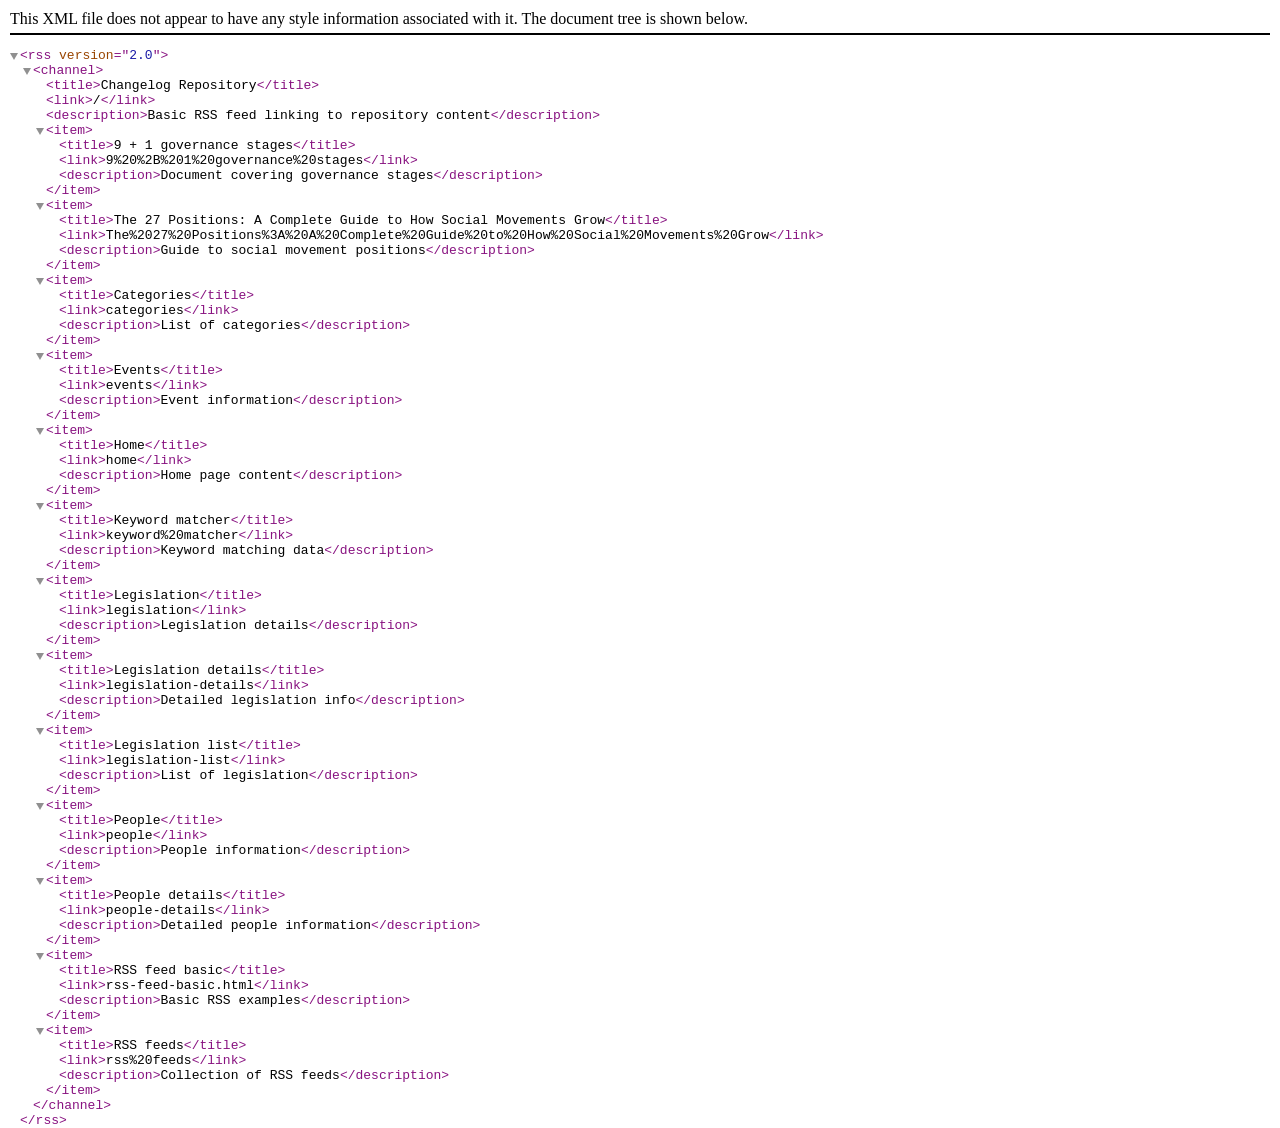
==== commit c468c4ab: "Restore basic RSS index" ====
--- a/index.html
+++ b/index.html
@@ -1,3285 +1,10 @@
 <!DOCTYPE html>
-<html lang="en">
-<head>
-    <meta charset="UTF-8">
-    <meta name="viewport" content="width=device-width, initial-scale=1.0">
-    <title>Nashville Civic News</title>
-    <style>
-        * {
-            margin: 0;
-            padding: 0;
-            box-sizing: border-box;
-        }
-        
-        :root {
-            --primary: #6B5B95;
-            --secondary: #88B0D3;
-            --accent: #FF6B6B;
-            --success: #4CAF50;
-            --warning: #FFC107;
-            --error: #F44336;
-            --dark: #212529;
-            --light: #F8F9FA;
-            --gray: #6C757D;
-            --border: #DEE2E6;
-            --shadow: 0 2px 4px rgba(0,0,0,0.08);
-            --shadow-hover: 0 4px 12px rgba(0,0,0,0.15);
-        }
-        
-        body {
-            font-family: -apple-system, BlinkMacSystemFont, 'Segoe UI', Roboto, 'Helvetica Neue', sans-serif;
-            background: linear-gradient(135deg, #667eea 0%, #764ba2 100%);
-            min-height: 100vh;
-            padding: 20px 0;
-            line-height: 1.6;
-        }
-        
-        .app-header {
-            background: white;
-            padding: 24px 0;
-            margin-bottom: 30px;
-            box-shadow: 0 4px 6px rgba(0,0,0,0.1);
-            position: relative;
-        }
-        
-        .header-content {
-            max-width: 1200px;
-            margin: 0 auto;
-            padding: 0 20px;
-            display: flex;
-            justify-content: space-between;
-            align-items: center;
-        }
-        
-        .app-title {
-            display: flex;
-            align-items: center;
-            gap: 12px;
-        }
-        
-        .app-title h1 {
-            font-size: 24px;
-            font-weight: 700;
-            color: var(--dark);
-        }
-        
-        .location-badge {
-            padding: 4px 12px;
-            background: var(--primary);
-            color: white;
-            border-radius: 20px;
-            font-size: 12px;
-            font-weight: 600;
-            letter-spacing: 0.5px;
-        }
-        
-        .header-actions {
-            display: flex;
-            align-items: center;
-            gap: 16px;
-        }
-        
-        .debug-toggle {
-            padding: 4px 8px;
-            background: var(--dark);
-            color: white;
-            border: none;
-            border-radius: 4px;
-            font-size: 10px;
-            font-weight: 600;
-            cursor: pointer;
-            opacity: 0.3;
-            transition: opacity 0.2s ease;
-        }
-        
-        .debug-toggle:hover {
-            opacity: 1;
-        }
-        
-        .debug-toggle.active {
-            background: var(--error);
-            opacity: 1;
-        }
-        
-        .popup-toggle {
-            width: 32px;
-            height: 32px;
-            background: var(--light);
-            color: var(--primary);
-            border: 2px solid var(--primary);
-            border-radius: 50%;
-            font-size: 16px;
-            cursor: pointer;
-            display: flex;
-            align-items: center;
-            justify-content: center;
-            transition: all 0.2s ease;
-        }
-        
-        .popup-toggle:hover {
-            background: var(--primary);
-            color: white;
-            transform: scale(1.1);
-        }
-        
-        .popup-toggle.tabs-mode {
-            background: var(--gray);
-            border-color: var(--gray);
-            color: white;
-        }
-        
-        .popup-toggle.tabs-mode:hover {
-            background: var(--dark);
-            border-color: var(--dark);
-        }
-        
-        .feed-manager-btn {
-            padding: 8px 16px;
-            background: var(--primary);
-            color: white;
-            border: none;
-            border-radius: 8px;
-            font-size: 13px;
-            font-weight: 600;
-            cursor: pointer;
-            display: flex;
-            align-items: center;
-            gap: 8px;
-            transition: all 0.2s ease;
-        }
-        
-        .feed-manager-btn:hover {
-            background: #5a4a83;
-            transform: translateY(-1px);
-        }
-        
-        .sync-indicator {
-            display: flex;
-            align-items: center;
-            gap: 8px;
-            padding: 8px 16px;
-            background: var(--light);
-            border-radius: 20px;
-            font-size: 13px;
-            color: var(--gray);
-            transition: all 0.3s ease;
-        }
-        
-        .sync-indicator.loading {
-            background: var(--warning);
-            color: white;
-        }
-        
-        .sync-indicator.success {
-            background: var(--success);
-            color: white;
-        }
-        
-        .sync-indicator.cache {
-            background: var(--secondary);
-            color: white;
-        }
-        
-        .sync-dot {
-            width: 8px;
-            height: 8px;
-            border-radius: 50%;
-            background: currentColor;
-            animation: pulse 2s infinite;
-        }
-        
-        @keyframes pulse {
-            0%, 100% { opacity: 1; }
-            50% { opacity: 0.5; }
-        }
-        
-        /* New Articles Bar */
-        .new-articles-bar {
-            position: fixed;
-            top: -60px;
-            left: 0;
-            right: 0;
-            background: var(--primary);
-            color: white;
-            padding: 12px;
-            text-align: center;
-            transition: top 0.3s ease;
-            z-index: 500;
-            box-shadow: 0 2px 8px rgba(0,0,0,0.2);
-        }
-        
-        .new-articles-bar.show {
-            top: 0;
-        }
-        
-        .new-articles-content {
-            max-width: 1200px;
-            margin: 0 auto;
-            display: flex;
-            align-items: center;
-            justify-content: center;
-            gap: 16px;
-        }
-        
-        .new-articles-text {
-            font-size: 14px;
-            font-weight: 600;
-        }
-        
-        .new-articles-btn {
-            padding: 6px 16px;
-            background: white;
-            color: var(--primary);
-            border: none;
-            border-radius: 6px;
-            font-size: 13px;
-            font-weight: 600;
-            cursor: pointer;
-            transition: all 0.2s ease;
-        }
-        
-        .new-articles-btn:hover {
-            transform: translateY(-1px);
-            box-shadow: 0 2px 4px rgba(0,0,0,0.2);
-        }
-        
-        .container {
-            max-width: 1200px;
-            margin: 0 auto;
-            padding: 0 20px;
-        }
-        
-        .hero-section {
-            text-align: center;
-            color: white;
-            margin-bottom: 40px;
-        }
-        
-        .hero-title {
-            font-size: 48px;
-            font-weight: 700;
-            margin-bottom: 16px;
-            text-shadow: 0 2px 4px rgba(0,0,0,0.2);
-        }
-        
-        .hero-subtitle {
-            font-size: 20px;
-            opacity: 0.95;
-            max-width: 600px;
-            margin: 0 auto;
-        }
-        
-        .stats-bar {
-            display: grid;
-            grid-template-columns: repeat(auto-fit, minmax(200px, 1fr));
-            gap: 20px;
-            margin-bottom: 30px;
-        }
-        
-        .stat-card {
-            background: white;
-            padding: 20px;
-            border-radius: 12px;
-            box-shadow: var(--shadow);
-            transition: transform 0.2s ease;
-        }
-        
-        .stat-card:hover {
-            transform: translateY(-2px);
-            box-shadow: var(--shadow-hover);
-        }
-        
-        .stat-label {
-            font-size: 12px;
-            text-transform: uppercase;
-            color: var(--gray);
-            letter-spacing: 0.5px;
-            margin-bottom: 8px;
-        }
-        
-        .stat-value {
-            font-size: 32px;
-            font-weight: 700;
-            color: var(--dark);
-        }
-        
-        .stat-change {
-            font-size: 14px;
-            color: var(--success);
-            margin-top: 4px;
-        }
-        
-        .filter-bar {
-            background: white;
-            padding: 20px;
-            border-radius: 12px;
-            margin-bottom: 30px;
-            box-shadow: var(--shadow);
-        }
-        
-        .filter-row {
-            display: flex;
-            gap: 20px;
-            align-items: center;
-            flex-wrap: wrap;
-        }
-        
-        .search-box {
-            flex: 1;
-            min-width: 300px;
-            position: relative;
-        }
-        
-        .search-input {
-            width: 100%;
-            padding: 12px 16px 12px 44px;
-            border: 2px solid var(--border);
-            border-radius: 8px;
-            font-size: 14px;
-            transition: border-color 0.2s ease;
-        }
-        
-        .search-input:focus {
-            outline: none;
-            border-color: var(--primary);
-        }
-        
-        .search-icon {
-            position: absolute;
-            left: 16px;
-            top: 50%;
-            transform: translateY(-50%);
-            color: var(--gray);
-        }
-        
-        .theme-filters {
-            display: flex;
-            gap: 10px;
-            flex-wrap: wrap;
-            margin-top: 16px;
-        }
-        
-        .theme-pill {
-            padding: 8px 16px;
-            border: 2px solid;
-            background: white;
-            border-radius: 20px;
-            font-size: 13px;
-            font-weight: 600;
-            cursor: pointer;
-            transition: all 0.2s ease;
-            display: flex;
-            align-items: center;
-            gap: 6px;
-        }
-        
-        .theme-pill:hover {
-            transform: translateY(-1px);
-        }
-        
-        .theme-pill.active {
-            color: white;
-        }
-        
-        .theme-count {
-            background: rgba(0,0,0,0.1);
-            padding: 2px 6px;
-            border-radius: 10px;
-            font-size: 11px;
-            transition: all 0.3s ease;
-        }
-        
-        .theme-pill.active .theme-count {
-            background: rgba(255,255,255,0.3);
-        }
-        
-        .theme-count.updating {
-            transform: scale(1.2);
-            background: rgba(255, 255, 0, 0.5) !important;
-        }
-        
-        /* Theme colors */
-        .theme-all { border-color: var(--gray); color: var(--gray); }
-        .theme-all.active { background: var(--gray); }
-        
-        .theme-governance { border-color: #4A90E2; color: #4A90E2; }
-        .theme-governance.active { background: #4A90E2; }
-        
-        .theme-transparency { border-color: #7FBA00; color: #7FBA00; }
-        .theme-transparency.active { background: #7FBA00; }
-        
-        .theme-decisions { border-color: #B854D4; color: #B854D4; }
-        .theme-decisions.active { background: #B854D4; }
-        
-        .theme-leadership { border-color: #FF8C00; color: #FF8C00; }
-        .theme-leadership.active { background: #FF8C00; }
-        
-        .theme-culture { border-color: #E81E63; color: #E81E63; }
-        .theme-culture.active { background: #E81E63; }
-        
-        .theme-resources { border-color: #009688; color: #009688; }
-        .theme-resources.active { background: #009688; }
-        
-        .theme-care { border-color: #8BC34A; color: #8BC34A; }
-        .theme-care.active { background: #8BC34A; }
-        
-        .articles-grid {
-            display: grid;
-            grid-template-columns: repeat(auto-fill, minmax(350px, 1fr));
-            gap: 24px;
-            margin-bottom: 40px;
-        }
-        
-        .article-card {
-            background: white;
-            border-radius: 12px;
-            overflow: hidden;
-            box-shadow: var(--shadow);
-            transition: all 0.3s ease;
-            cursor: pointer;
-            display: flex;
-            flex-direction: column;
-            position: relative;
-        }
-        
-        .article-card:hover {
-            transform: translateY(-4px);
-            box-shadow: var(--shadow-hover);
-        }
-        
-        .article-card::after {
-            content: '↗';
-            position: absolute;
-            top: 12px;
-            right: 12px;
-            width: 24px;
-            height: 24px;
-            background: rgba(255,255,255,0.9);
-            border-radius: 50%;
-            display: flex;
-            align-items: center;
-            justify-content: center;
-            font-size: 14px;
-            color: var(--primary);
-            opacity: 0;
-            transition: opacity 0.2s ease;
-            pointer-events: none;
-            z-index: 2;
-        }
-        
-        .article-card:hover::after {
-            opacity: 1;
-        }
-        
-        body.tabs-mode .article-card::after {
-            content: '⧉';
-        }
-        
-        .article-card.skeleton {
-            animation: skeleton-loading 1.5s infinite ease-in-out;
-        }
-        
-        @keyframes skeleton-loading {
-            0%, 100% { opacity: 0.7; }
-            50% { opacity: 1; }
-        }
-        
-        .article-image {
-            width: 100%;
-            height: 200px;
-            background: linear-gradient(135deg, #667eea 0%, #764ba2 100%);
-            position: relative;
-            background-size: cover;
-            background-position: center;
-            background-repeat: no-repeat;
-        }
-        
-        .article-image.no-image {
-            display: flex;
-            align-items: center;
-            justify-content: center;
-            padding: 20px;
-            overflow: hidden;
-        }
-        
-        .headline-overlay {
-            font-size: 20px;
-            font-weight: 700;
-            line-height: 1.3;
-            color: white;
-            text-align: center;
-            text-shadow: 0 2px 8px rgba(0,0,0,0.6), 0 1px 3px rgba(0,0,0,0.8);
-            display: -webkit-box;
-            -webkit-line-clamp: 3;
-            -webkit-box-orient: vertical;
-            overflow: hidden;
-            max-width: 90%;
-            letter-spacing: -0.5px;
-        }
-        
-        .source-overlay {
-            position: absolute;
-            bottom: 20px;
-            left: 0;
-            right: 0;
-            text-align: center;
-            padding: 0 20px;
-        }
-        
-        .source-overlay-text {
-            display: inline-block;
-            font-family: Georgia, 'Times New Roman', serif;
-            font-size: 13px;
-            font-weight: 400;
-            color: rgba(255,255,255,0.9);
-            text-transform: uppercase;
-            letter-spacing: 1px;
-            text-shadow: 0 1px 3px rgba(0,0,0,0.5);
-        }
-        
-        .source-overlay-text::before {
-            content: '— ';
-        }
-        
-        .source-overlay-text::after {
-            content: ' —';
-        }
-        
-        .article-category {
-            position: absolute;
-            top: 12px;
-            left: 12px;
-            padding: 6px 12px;
-            background: rgba(255,255,255,0.95);
-            border-radius: 6px;
-            font-size: 11px;
-            font-weight: 700;
-            text-transform: uppercase;
-            letter-spacing: 0.5px;
-            transition: opacity 0.3s ease;
-        }
-        
-        .article-category.analyzing {
-            background: rgba(255,255,255,0.8);
-            color: #666;
-        }
-        
-        /* Debug mode badges */
-        .article-badges {
-            position: absolute;
-            top: 12px;
-            right: 12px;
-            display: none;
-            flex-direction: column;
-            gap: 4px;
-            align-items: flex-end;
-        }
-        
-        body.debug-mode .article-badges {
-            display: flex;
-        }
-        
-        .article-badge {
-            padding: 2px 6px;
-            border-radius: 4px;
-            font-size: 10px;
-            font-weight: 700;
-            text-transform: uppercase;
-            letter-spacing: 0.5px;
-            color: white;
-        }
-        
-        .article-badge.new {
-            background: var(--success);
-        }
-        
-        .article-badge.updated {
-            background: var(--warning);
-        }
-        
-        .article-badge.cached {
-            background: var(--secondary);
-        }
-        
-        .article-content {
-            padding: 20px;
-            flex: 1;
-            display: flex;
-            flex-direction: column;
-        }
-        
-        .article-source {
-            font-size: 12px;
-            color: var(--gray);
-            text-transform: uppercase;
-            letter-spacing: 0.5px;
-            margin-bottom: 8px;
-        }
-        
-        .article-title {
-            font-size: 18px;
-            font-weight: 700;
-            color: var(--dark);
-            margin-bottom: 12px;
-            line-height: 1.4;
-            flex: 1;
-        }
-        
-        .article-excerpt {
-            font-size: 14px;
-            color: var(--gray);
-            line-height: 1.5;
-            margin-bottom: 16px;
-            display: -webkit-box;
-            -webkit-line-clamp: 3;
-            -webkit-box-orient: vertical;
-            overflow: hidden;
-        }
-        
-        .article-excerpt.expanded {
-            -webkit-line-clamp: 5;
-        }
-        
-        .article-footer {
-            display: flex;
-            justify-content: space-between;
-            align-items: center;
-            padding-top: 16px;
-            border-top: 1px solid var(--border);
-        }
-        
-        .article-meta {
-            display: flex;
-            align-items: center;
-            gap: 12px;
-            font-size: 12px;
-            color: var(--gray);
-        }
-        
-        .article-actions {
-            display: flex;
-            gap: 8px;
-        }
-        
-        .action-btn {
-            width: 32px;
-            height: 32px;
-            border-radius: 50%;
-            border: none;
-            background: var(--light);
-            color: var(--gray);
-            cursor: pointer;
-            display: flex;
-            align-items: center;
-            justify-content: center;
-            transition: all 0.2s ease;
-        }
-        
-        .action-btn:hover {
-            background: var(--primary);
-            color: white;
-        }
-        
-        /* Feed Manager Modal */
-        .feed-manager-modal {
-            position: fixed;
-            top: 0;
-            left: 0;
-            right: 0;
-            bottom: 0;
-            background: rgba(0, 0, 0, 0.7);
-            display: none;
-            align-items: center;
-            justify-content: center;
-            z-index: 3000;
-            padding: 20px;
-        }
-        
-        .feed-manager-modal.active {
-            display: flex;
-        }
-        
-        .feed-manager-container {
-            background: white;
-            border-radius: 16px;
-            max-width: 800px;
-            width: 100%;
-            max-height: 90vh;
-            overflow: hidden;
-            display: flex;
-            flex-direction: column;
-        }
-        
-        .feed-manager-header {
-            padding: 24px;
-            border-bottom: 1px solid var(--border);
-            display: flex;
-            justify-content: space-between;
-            align-items: center;
-        }
-
-        .feed-manager-header-actions {
-            display: flex;
-            align-items: center;
-            gap: 12px;
-        }
-
-        .feed-manager-title {
-            font-size: 24px;
-            font-weight: 700;
-            color: var(--dark);
-        }
-
-        .feed-manager-body {
-            overflow-y: auto;
-            flex: 1;
-            padding: 24px;
-        }
-
-        .feed-form {
-            margin-bottom: 24px;
-            padding: 16px;
-            background: var(--light);
-            border-radius: 12px;
-        }
-
-        .feed-form .form-group {
-            margin-bottom: 12px;
-            display: flex;
-            flex-direction: column;
-            gap: 4px;
-        }
-
-        .feed-form input[type="text"] {
-            padding: 8px;
-            border: 1px solid var(--border);
-            border-radius: 6px;
-        }
-
-        .feed-form-actions {
-            display: flex;
-            gap: 8px;
-        }
-
-        .feed-edit-btn {
-            margin-right: 8px;
-            padding: 4px 8px;
-            font-size: 12px;
-            border: 1px solid var(--border);
-            background: white;
-            border-radius: 6px;
-            cursor: pointer;
-        }
-
-        .feed-edit-btn:hover {
-            background: var(--light);
-        }
-        
-        .feed-list {
-            display: flex;
-            flex-direction: column;
-            gap: 16px;
-        }
-        
-        .feed-item {
-            padding: 20px;
-            background: var(--light);
-            border-radius: 12px;
-            transition: all 0.2s ease;
-        }
-        
-        .feed-item.disabled {
-            opacity: 0.5;
-        }
-        
-        .feed-item-header {
-            display: flex;
-            justify-content: space-between;
-            align-items: center;
-            margin-bottom: 12px;
-        }
-        
-        .feed-item-info {
-            flex: 1;
-        }
-        
-        .feed-name {
-            font-size: 18px;
-            font-weight: 600;
-            color: var(--dark);
-            margin-bottom: 4px;
-        }
-        
-        .feed-url {
-            font-size: 12px;
-            color: var(--gray);
-            word-break: break-all;
-        }
-        
-        .feed-controls {
-            display: flex;
-            align-items: center;
-            gap: 16px;
-        }
-        
-        .feed-toggle {
-            position: relative;
-            width: 48px;
-            height: 24px;
-        }
-        
-        .feed-toggle input {
-            opacity: 0;
-            width: 0;
-            height: 0;
-        }
-        
-        .feed-toggle-slider {
-            position: absolute;
-            cursor: pointer;
-            top: 0;
-            left: 0;
-            right: 0;
-            bottom: 0;
-            background: var(--gray);
-            transition: .4s;
-            border-radius: 24px;
-        }
-        
-        .feed-toggle-slider:before {
-            position: absolute;
-            content: "";
-            height: 18px;
-            width: 18px;
-            left: 3px;
-            bottom: 3px;
-            background: white;
-            transition: .4s;
-            border-radius: 50%;
-        }
-        
-        .feed-toggle input:checked + .feed-toggle-slider {
-            background: var(--success);
-        }
-        
-        .feed-toggle input:checked + .feed-toggle-slider:before {
-            transform: translateX(24px);
-        }
-        
-        .feed-priority {
-            display: flex;
-            align-items: center;
-            gap: 8px;
-        }
-        
-        .feed-priority-label {
-            font-size: 12px;
-            color: var(--gray);
-            text-transform: uppercase;
-            letter-spacing: 0.5px;
-        }
-        
-        .feed-priority-select {
-            padding: 6px 12px;
-            border: 1px solid var(--border);
-            border-radius: 6px;
-            font-size: 13px;
-            background: white;
-            cursor: pointer;
-        }
-        
-        .feed-stats {
-            display: flex;
-            gap: 24px;
-            padding-top: 12px;
-            border-top: 1px solid var(--border);
-            margin-top: 12px;
-        }
-        
-        .feed-stat {
-            display: flex;
-            flex-direction: column;
-        }
-        
-        .feed-stat-label {
-            font-size: 11px;
-            color: var(--gray);
-            text-transform: uppercase;
-            letter-spacing: 0.5px;
-        }
-        
-        .feed-stat-value {
-            font-size: 16px;
-            font-weight: 600;
-            color: var(--dark);
-        }
-        
-        .feed-stat-split {
-            display: flex;
-            align-items: baseline;
-            gap: 4px;
-        }
-        
-        .feed-stat-archived {
-            color: var(--secondary);
-            font-size: 14px;
-        }
-        
-        .feed-stat-live {
-            color: var(--success);
-            font-size: 14px;
-        }
-        
-        .feed-health {
-            display: flex;
-            align-items: center;
-            gap: 6px;
-            margin-top: 4px;
-        }
-        
-        .feed-health-dot {
-            width: 8px;
-            height: 8px;
-            border-radius: 50%;
-            background: var(--gray);
-        }
-        
-        .feed-health-dot.good {
-            background: var(--success);
-            animation: pulse 2s infinite;
-        }
-        
-        .feed-health-dot.warning {
-            background: var(--warning);
-        }
-        
-        .feed-health-dot.error {
-            background: var(--error);
-        }
-        
-        .feed-health-text {
-            font-size: 11px;
-            color: var(--gray);
-        }
-        
-        .loading-spinner {
-            display: none;
-            justify-content: center;
-            padding: 40px;
-        }
-        
-        .loading-spinner.active {
-            display: flex;
-        }
-        
-        .spinner {
-            width: 40px;
-            height: 40px;
-            border: 4px solid rgba(255,255,255,0.3);
-            border-top: 4px solid white;
-            border-radius: 50%;
-            animation: spin 1s linear infinite;
-        }
-        
-        @keyframes spin {
-            0% { transform: rotate(0deg); }
-            100% { transform: rotate(360deg); }
-        }
-        
-        /* Skeleton loaders */
-        .skeleton-card {
-            background: white;
-            border-radius: 12px;
-            overflow: hidden;
-            box-shadow: var(--shadow);
-        }
-        
-        .skeleton-image {
-            width: 100%;
-            height: 200px;
-            background: linear-gradient(90deg, #f0f0f0 25%, #e0e0e0 50%, #f0f0f0 75%);
-            background-size: 200% 100%;
-            animation: loading 1.5s infinite;
-        }
-        
-        .skeleton-content {
-            padding: 20px;
-        }
-        
-        .skeleton-line {
-            height: 16px;
-            background: linear-gradient(90deg, #f0f0f0 25%, #e0e0e0 50%, #f0f0f0 75%);
-            background-size: 200% 100%;
-            animation: loading 1.5s infinite;
-            border-radius: 4px;
-            margin-bottom: 12px;
-        }
-        
-        .skeleton-line.title {
-            height: 24px;
-            width: 80%;
-        }
-        
-        .skeleton-line.short {
-            width: 60%;
-        }
-        
-        @keyframes loading {
-            0% { background-position: 200% 0; }
-            100% { background-position: -200% 0; }
-        }
-        
-        .floating-refresh {
-            position: fixed;
-            bottom: 30px;
-            right: 30px;
-            width: 56px;
-            height: 56px;
-            background: var(--primary);
-            color: white;
-            border: none;
-            border-radius: 50%;
-            box-shadow: 0 4px 12px rgba(0,0,0,0.2);
-            cursor: pointer;
-            display: flex;
-            align-items: center;
-            justify-content: center;
-            transition: all 0.3s ease;
-            z-index: 100;
-        }
-        
-        .floating-refresh:hover {
-            transform: scale(1.1);
-            box-shadow: 0 6px 20px rgba(0,0,0,0.3);
-        }
-        
-        .floating-refresh.spinning {
-            animation: spin 1s linear infinite;
-        }
-        
-        .update-toast {
-            position: fixed;
-            top: 20px;
-            left: 50%;
-            transform: translateX(-50%) translateY(-100px);
-            background: var(--success);
-            color: white;
-            padding: 16px 24px;
-            border-radius: 8px;
-            box-shadow: 0 4px 12px rgba(0,0,0,0.2);
-            display: flex;
-            align-items: center;
-            gap: 12px;
-            transition: transform 0.3s ease;
-            z-index: 1000;
-        }
-        
-        .update-toast.show {
-            transform: translateX(-50%) translateY(0);
-        }
-        
-        .modal-close {
-            width: 32px;
-            height: 32px;
-            border-radius: 50%;
-            border: none;
-            background: transparent;
-            color: var(--gray);
-            cursor: pointer;
-            display: flex;
-            align-items: center;
-            justify-content: center;
-            font-size: 20px;
-            transition: all 0.2s ease;
-        }
-        
-        .modal-close:hover {
-            background: var(--border);
-        }
-        
-        @media (max-width: 768px) {
-            .hero-title {
-                font-size: 32px;
-            }
-            
-            .hero-subtitle {
-                font-size: 16px;
-            }
-            
-            .articles-grid {
-                grid-template-columns: 1fr;
-            }
-            
-            .stats-bar {
-                grid-template-columns: 1fr;
-            }
-            
-            .feed-manager-container {
-                max-height: 100vh;
-                border-radius: 0;
-            }
-        }
-    </style>
-</head>
-<body>
-    <header class="app-header">
-        <div class="header-content">
-            <div class="app-title">
-                <h1>Civic News</h1>
-                <span class="location-badge">NASHVILLE</span>
-            </div>
-            <div class="header-actions">
-                <button class="debug-toggle" id="debugToggle" onclick="toggleDebugMode()">
-                    DEBUG
-                </button>
-                <button class="popup-toggle" id="popupToggle" onclick="togglePopupMode()" title="Toggle popup/tab mode">
-                    <span id="popupIcon">↗</span>
-                </button>
-                <button class="feed-manager-btn" onclick="openFeedManager()">
-                    ⚙️ Manage Feeds
-                </button>
-                <div class="sync-indicator" id="syncIndicator">
-                    <span class="sync-dot"></span>
-                    <span id="syncText">Loading...</span>
-                </div>
-            </div>
-        </div>
-    </header>
-
-    <!-- New Articles Bar -->
-    <div class="new-articles-bar" id="newArticlesBar">
-        <div class="new-articles-content">
-            <span class="new-articles-text" id="newArticlesText">5 new articles available</span>
-            <button class="new-articles-btn" onclick="loadNewArticles()">Load New</button>
-        </div>
-    </div>
-
-    <div class="container">
-        <div class="hero-section">
-            <h1 class="hero-title">Your City, Your Voice</h1>
-            <p class="hero-subtitle">Stay connected with what's happening in Nashville. Track proposals, join discussions, and see how your community is evolving.</p>
-        </div>
-
-        <div class="stats-bar" id="statsBar">
-            <div class="stat-card">
-                <div class="stat-label">All Updates</div>
-                <div class="stat-value" id="totalArticles">0</div>
-                <div class="stat-change" id="totalChange">Loading...</div>
-            </div>
-            <div class="stat-card">
-                <div class="stat-label">Active Feeds</div>
-                <div class="stat-value" id="activeFeedsCount">0</div>
-                <div class="stat-change">Sources</div>
-            </div>
-            <div class="stat-card">
-                <div class="stat-label">From Cache</div>
-                <div class="stat-value" id="cacheCount">0</div>
-                <div class="stat-change">Quick load</div>
-            </div>
-            <div class="stat-card">
-                <div class="stat-label">Fresh</div>
-                <div class="stat-value" id="freshCount">0</div>
-                <div class="stat-change">Just fetched</div>
-            </div>
-        </div>
-
-        <div class="filter-bar">
-            <div class="filter-row">
-                <div class="search-box">
-                    <span class="search-icon">🔍</span>
-                    <input type="text" class="search-input" id="searchInput" placeholder="Search articles, topics, or sources..." />
-                </div>
-            </div>
-            <div class="theme-filters" id="themeFilters">
-                <button class="theme-pill theme-all active" onclick="filterByTheme('all')">
-                    All Themes <span class="theme-count">0</span>
-                </button>
-                <button class="theme-pill theme-governance" onclick="filterByTheme('governance')">
-                    Governance <span class="theme-count">0</span>
-                </button>
-                <button class="theme-pill theme-transparency" onclick="filterByTheme('transparency')">
-                    Transparency <span class="theme-count">0</span>
-                </button>
-                <button class="theme-pill theme-decisions" onclick="filterByTheme('decisions')">
-                    Decisions <span class="theme-count">0</span>
-                </button>
-                <button class="theme-pill theme-leadership" onclick="filterByTheme('leadership')">
-                    Leadership <span class="theme-count">0</span>
-                </button>
-                <button class="theme-pill theme-culture" onclick="filterByTheme('culture')">
-                    Culture <span class="theme-count">0</span>
-                </button>
-                <button class="theme-pill theme-resources" onclick="filterByTheme('resources')">
-                    Resources <span class="theme-count">0</span>
-                </button>
-                <button class="theme-pill theme-care" onclick="filterByTheme('care')">
-                    Care <span class="theme-count">0</span>
-                </button>
-            </div>
-        </div>
-
-        <div class="articles-grid" id="articlesGrid">
-            <!-- Skeleton loaders -->
-            <div class="skeleton-card">
-                <div class="skeleton-image"></div>
-                <div class="skeleton-content">
-                    <div class="skeleton-line title"></div>
-                    <div class="skeleton-line"></div>
-                    <div class="skeleton-line short"></div>
-                </div>
-            </div>
-            <div class="skeleton-card">
-                <div class="skeleton-image"></div>
-                <div class="skeleton-content">
-                    <div class="skeleton-line title"></div>
-                    <div class="skeleton-line"></div>
-                    <div class="skeleton-line short"></div>
-                </div>
-            </div>
-            <div class="skeleton-card">
-                <div class="skeleton-image"></div>
-                <div class="skeleton-content">
-                    <div class="skeleton-line title"></div>
-                    <div class="skeleton-line"></div>
-                    <div class="skeleton-line short"></div>
-                </div>
-            </div>
-        </div>
-
-        <div class="loading-spinner" id="loadingSpinner">
-            <div class="spinner"></div>
-        </div>
-    </div>
-
-    <button class="floating-refresh" id="floatingRefresh" onclick="forceRefresh()">
-        🔄
-    </button>
-
-    <div class="update-toast" id="updateToast">
-        <span>✨</span>
-        <span id="updateMessage">New articles available!</span>
-    </div>
-
-    <!-- Feed Manager Modal -->
-    <div class="feed-manager-modal" id="feedManagerModal">
-        <div class="feed-manager-container">
-            <div class="feed-manager-header">
-                <h2 class="feed-manager-title">📡 RSS Feed Manager</h2>
-                <div class="feed-manager-header-actions">
-                    <button class="feed-manager-btn" onclick="openFeedEditor()">＋ Add Feed</button>
-                    <button class="modal-close" onclick="closeFeedManager()">✕</button>
-                </div>
-            </div>
-
-            <div class="feed-manager-body">
-                <div class="feed-form" id="feedForm" style="display:none;">
-                    <input type="hidden" id="feedId">
-                    <div class="form-group">
-                        <label for="feedName">Name</label>
-                        <input type="text" id="feedName">
-                    </div>
-                    <div class="form-group">
-                        <label for="feedUrl">URL</label>
-                        <input type="text" id="feedUrl">
-                    </div>
-                    <div class="form-group">
-                        <label for="feedDescription">Description</label>
-                        <input type="text" id="feedDescription">
-                    </div>
-                    <div class="form-group">
-                        <label for="feedCategory">Category</label>
-                        <input type="text" id="feedCategory">
-                    </div>
-                    <div class="form-group">
-                        <label><input type="checkbox" id="feedActive" checked> Active</label>
-                    </div>
-                    <div class="feed-form-actions">
-                        <button class="feed-manager-btn" onclick="analyzeFeed()">Analyze</button>
-                        <button class="feed-manager-btn" onclick="saveFeed()">Save</button>
-                        <button class="feed-manager-btn" onclick="cancelFeedEdit()">Cancel</button>
-                    </div>
-                </div>
-                <div id="analysisOutput" class="test-results" style="display:none;"></div>
-                <div class="feed-list" id="feedList">
-                    <!-- Feed items will be loaded here -->
-                </div>
-            </div>
-        </div>
-    </div>
-
-    <!-- RSS Mapping Editor Interface -->
-    <div class="mapping-editor" id="mappingEditor" style="display:none;">
-        <div class="mapping-header">
-            <h3>Field Mappings</h3>
-            <button onclick="reanalyzeFeed()" class="btn-secondary">🔄 Re-analyze Feed</button>
-        </div>
-        <div class="mapping-status" id="mappingStatus">
-            <span class="status-text">Last analyzed: <span id="lastAnalyzed">Never</span></span>
-            <span class="status-indicator" id="statusIndicator"></span>
-        </div>
-        <div class="mapping-table">
-            <div class="mapping-row header">
-                <div class="xano-field">Content Field</div>
-                <div class="arrow">→</div>
-                <div class="rss-field">RSS Source</div>
-                <div class="confidence">Confidence</div>
-                <div class="sample">Sample Data</div>
-            </div>
-            <div id="mappingRows"></div>
-        </div>
-        <div class="mapping-actions">
-            <button onclick="testMappings()" class="btn-test">🧪 Test Mappings</button>
-            <button onclick="saveMappings()" class="btn-primary">💾 Save Mappings</button>
-        </div>
-        <div id="testResults" class="test-results" style="display:none;"></div>
-    </div>
-
-    <style>
-    .mapping-editor {
-        background: white;
-        border-radius: 12px;
-        padding: 24px;
-        margin-top: 20px;
-    }
-    .mapping-header {
-        display: flex;
-        justify-content: space-between;
-        align-items: center;
-        margin-bottom: 20px;
-    }
-    .mapping-table {
-        border: 1px solid #dee2e6;
-        border-radius: 8px;
-        overflow: hidden;
-    }
-    .mapping-row {
-        display: grid;
-        grid-template-columns: 180px 40px 250px 100px 1fr;
-        align-items: center;
-        padding: 12px 16px;
-        border-bottom: 1px solid #dee2e6;
-    }
-    .mapping-row.header {
-        background: #f8f9fa;
-        font-weight: 600;
-        font-size: 13px;
-        text-transform: uppercase;
-        letter-spacing: 0.5px;
-        color: #6c757d;
-    }
-    .mapping-row:last-child { border-bottom: none; }
-    .mapping-status {
-        display: flex;
-        align-items: center;
-        gap: 12px;
-        padding: 12px;
-        background: #f8f9fa;
-        border-radius: 8px;
-        margin-bottom: 20px;
-    }
-    .status-indicator {
-        width: 10px;
-        height: 10px;
-        border-radius: 50%;
-        background: #28a745;
-    }
-    .status-indicator.warning { background: #ffc107; }
-    .status-indicator.error { background: #dc3545; }
-    .rss-field select {
-        width: 100%;
-        padding: 6px 10px;
-        border: 1px solid #ced4da;
-        border-radius: 4px;
-        font-size: 14px;
-        background: white;
-    }
-    .attribute-select { margin-top: 4px; font-size: 12px; }
-    .confidence { display: flex; align-items: center; gap: 6px; }
-    .confidence-badge { padding: 2px 8px; border-radius: 12px; font-size: 12px; font-weight: 600; }
-    .confidence-badge.high { background: #d4edda; color: #155724; }
-    .confidence-badge.medium { background: #fff3cd; color: #856404; }
-    .confidence-badge.low { background: #f8d7da; color: #721c24; }
-    .confidence-badge.manual { background: #cce5ff; color: #004085; }
-    .sample {
-        font-size: 12px;
-        color: #6c757d;
-        overflow: hidden;
-        text-overflow: ellipsis;
-        white-space: nowrap;
-    }
-    .sample:hover {
-        white-space: normal;
-        background: #f8f9fa;
-        padding: 4px;
-        border-radius: 4px;
-        position: relative;
-        z-index: 10;
-    }
-    .mapping-actions {
-        display: flex;
-        gap: 12px;
-        justify-content: flex-end;
-        margin-top: 20px;
-    }
-    .btn-primary, .btn-secondary, .btn-test {
-        padding: 10px 20px;
-        border: none;
-        border-radius: 6px;
-        font-size: 14px;
-        font-weight: 600;
-        cursor: pointer;
-        transition: all 0.2s;
-    }
-    .btn-primary { background: #007bff; color: white; }
-    .btn-secondary { background: #6c757d; color: white; }
-    .btn-test { background: #28a745; color: white; }
-    .test-results {
-        margin-top: 20px;
-        padding: 16px;
-        background: #f8f9fa;
-        border-radius: 8px;
-        border: 1px solid #dee2e6;
-    }
-    </style>
-
-    <script>
-        // Configuration
-        const XANO_API = 'https://xvkq-pq7i-idtl.n7d.xano.io/api:Hj4C6PGO';
-        const SOURCES_API = `${XANO_API}/rss_feed`;
-        const CONTENT_API = `${XANO_API}/content`;
-        const ANALYZER_API = `${XANO_API}/rss_feed_analyzer`;
-        const CORS_PROXY = 'https://api.allorigins.win/raw?url=';
-        const IMAGE_PROXY = 'https://images.weserv.nl/?url=';
-        
-        // Cache settings
-        const CACHE_MAX_AGE = 48 * 60 * 60 * 1000; // 48 hours
-        const CACHE_REFRESH_AGE = 60 * 60 * 1000; // 1 hour
-        
-        // Theme configuration
-        const THEMES = {
-            governance: { name: 'Governance', color: '#4A90E2' },
-            transparency: { name: 'Transparency', color: '#7FBA00' },
-            decisions: { name: 'Decisions', color: '#B854D4' },
-            leadership: { name: 'Leadership', color: '#FF8C00' },
-            culture: { name: 'Culture', color: '#E81E63' },
-            resources: { name: 'Resources', color: '#009688' },
-            care: { name: 'Care', color: '#8BC34A' }
-        };
-        
-        // State management
-        let allArticles = new Map(); // Use Map for efficient merging
-        let displayedArticles = [];
-        let filteredArticles = [];
-        let newArticlesQueue = [];
-        let feedSources = [];
-        let feedSettings = {};
-        let feedStats = {};
-        let activeThemeFilter = 'all';
-        let searchTerm = '';
-        let isLoadingMore = false;
-        let currentPage = 0;
-        let debugMode = false;
-        let articlePopup = null; // Track popup window
-        let usePopups = true; // Default to popups
-        const articlesPerPage = 12;
-        
-        // Loading states
-        const LOADING_STATES = {
-            CACHE_LOADING: "Loading saved articles...",
-            CACHE_LOADED: "✓ Loaded from cache",
-            FETCHING_NEW: "Checking for updates...",
-            NEW_AVAILABLE: "↓ New articles available",
-            FULLY_SYNCED: "✓ All up to date",
-            OFFLINE: "✗ Offline - showing cached"
-        };
-        
-        // Priority intervals (in minutes)
-        const PRIORITY_INTERVALS = {
-            high: 5,
-            medium: 15,
-            low: 30
-        };
-        
-        // Initialize on page load
-        document.addEventListener('DOMContentLoaded', async () => {
-            loadSettings();
-            initializeEventListeners();
-            // Set initial popup button state
-            const popupBtn = document.getElementById('popupToggle');
-            if (popupBtn) {
-                popupBtn.title = usePopups ? 
-                    'Articles open in popups (click to switch to tabs)' : 
-                    'Articles open in tabs (click to switch to popups)';
-            }
-            await loadInitialContent();
-            startBackgroundSync();
-        });
-        
-        // Load all settings from localStorage
-        function loadSettings() {
-            // Feed settings
-            const saved = localStorage.getItem('feedSettings');
-            if (saved) {
-                feedSettings = JSON.parse(saved);
-            }
-            const savedStats = localStorage.getItem('feedStats');
-            if (savedStats) {
-                feedStats = JSON.parse(savedStats);
-            }
-            // Debug mode
-            const savedDebug = localStorage.getItem('debugMode');
-            if (savedDebug === 'true') {
-                debugMode = true;
-                document.body.classList.add('debug-mode');
-                document.getElementById('debugToggle').classList.add('active');
-            }
-            // Popup preference
-            const savedPopupPref = localStorage.getItem('usePopups');
-            if (savedPopupPref !== null) {
-                usePopups = savedPopupPref === 'true';
-            }
-            // Update popup toggle button state
-            if (!usePopups) {
-                document.body.classList.add('tabs-mode');
-                const btn = document.getElementById('popupToggle');
-                const icon = document.getElementById('popupIcon');
-                if (btn) {
-                    btn.classList.add('tabs-mode');
-                    btn.title = 'Articles open in tabs (click to switch to popups)';
-                }
-                if (icon) {
-                    icon.textContent = '⧉';
-                }
-            }
-        }
-        
-        // Toggle debug mode
-        function toggleDebugMode() {
-            debugMode = !debugMode;
-            const btn = document.getElementById('debugToggle');
-            
-            if (debugMode) {
-                document.body.classList.add('debug-mode');
-                btn.classList.add('active');
-                localStorage.setItem('debugMode', 'true');
-                showUpdateToast('Debug mode enabled');
-            } else {
-                document.body.classList.remove('debug-mode');
-                btn.classList.remove('active');
-                localStorage.setItem('debugMode', 'false');
-                showUpdateToast('Debug mode disabled');
-            }
-            
-            // Refresh article display to show/hide debug badges
-            const articles = displayedArticles.slice();
-            displayArticles(articles);
-        }
-        
-        // Toggle popup/tab mode
-        function togglePopupMode() {
-            usePopups = !usePopups;
-            const btn = document.getElementById('popupToggle');
-            const icon = document.getElementById('popupIcon');
-            
-            if (usePopups) {
-                document.body.classList.remove('tabs-mode');
-                btn.classList.remove('tabs-mode');
-                btn.title = 'Articles open in popups (click to switch to tabs)';
-                icon.textContent = '↗';
-                localStorage.setItem('usePopups', 'true');
-                showUpdateToast('Articles will open in popups');
-            } else {
-                document.body.classList.add('tabs-mode');
-                btn.classList.add('tabs-mode');
-                btn.title = 'Articles open in tabs (click to switch to popups)';
-                icon.textContent = '⧉';
-                localStorage.setItem('usePopups', 'false');
-                showUpdateToast('Articles will open in new tabs');
-            }
-        }
-        
-        // Save settings to localStorage
-        function saveSettings() {
-            localStorage.setItem('feedSettings', JSON.stringify(feedSettings));
-            localStorage.setItem('feedStats', JSON.stringify(feedStats));
-        }
-        
-        // Initialize event listeners
-        function initializeEventListeners() {
-            const searchInput = document.getElementById('searchInput');
-            searchInput.addEventListener('input', debounce(handleSearch, 300));
-            
-            // Infinite scroll
-            window.addEventListener('scroll', handleScroll);
-        }
-        
-        // IMPROVED: Load initial content with cache-first approach
-        async function loadInitialContent() {
-            updateSyncIndicator('loading', LOADING_STATES.CACHE_LOADING);
-            
-            try {
-                // Parallel loading for speed
-                const [cachedArticles, sources] = await Promise.all([
-                    loadCachedArticles(),
-                    loadSources()
-                ]);
-                
-                // Display cached content immediately
-                if (cachedArticles.length > 0) {
-                    displayArticles(Array.from(allArticles.values()).slice(0, articlesPerPage));
-                    updateSyncIndicator('cache', LOADING_STATES.CACHE_LOADED);
-                    updateStats();
-                } else {
-                    // Show skeleton loaders if no cache
-                    showSkeletonLoaders();
-                }
-                
-                // Fetch fresh content in background (non-blocking)
-                setTimeout(async () => {
-                    updateSyncIndicator('loading', LOADING_STATES.FETCHING_NEW);
-                    const newCount = await fetchFreshArticles();
-                    
-                    if (newCount > 0) {
-                        // Don't auto-refresh - show notification instead
-                        showNewArticlesBar(newCount);
-                        updateSyncIndicator('success', LOADING_STATES.NEW_AVAILABLE);
-                    } else {
-                        updateSyncIndicator('success', LOADING_STATES.FULLY_SYNCED);
-                    }
-                }, 100);
-                
-            } catch (error) {
-                console.error('Initial load error:', error);
-                updateSyncIndicator('error', 'Load failed');
-                showError('Failed to load articles. Please refresh.');
-            }
-        }
-        
-        // Load cached articles from Xano
-        async function loadCachedArticles() {
-            const cutoffDate = new Date(Date.now() - CACHE_MAX_AGE);
-            const params = new URLSearchParams({
-                published_after: cutoffDate.toISOString()
-            });
-            
-            try {
-                const response = await fetch(`${CONTENT_API}?${params}`);
-                if (!response.ok) throw new Error('Cache load failed');
-                
-                const cached = await response.json();
-                
-                cached.forEach(article => {
-                    const processed = {
-                        ...article,
-                        id: article.id || Math.random().toString(36),
-                        link: article.url,
-                        url: article.url,
-                        date: article.published_at ? new Date(article.published_at) : new Date(),
-                        themes: article.category && article.category.length > 0 ?
-                            { primary: article.category[0], secondary: article.category.slice(1) } : 
-                            calculateThemes(article),
-                        image_url: article.image || article.image_url,
-                        source_name: article.source_name,
-                        // Metadata for display
-                        isCache: true,
-                        isNew: false,
-                        isUpdated: false,
-                        priority: 1,
-                        cachedAt: new Date()
-                    };
-                    
-                    allArticles.set(article.url, processed);
-                });
-                
-                return Array.from(allArticles.values());
-                
-            } catch (error) {
-                console.error('Cache error:', error);
-                return [];
-            }
-        }
-        
-        // Fetch fresh articles from RSS
-        async function fetchFreshArticles() {
-            const enabledFeeds = feedSources.filter(source => {
-                const sourceId = source.id || source.url;
-                return feedSettings[sourceId]?.enabled !== false;
-            });
-            
-            if (!enabledFeeds.length) {
-                console.log('No feeds enabled');
-                return 0;
-            }
-            
-            let totalNewArticles = 0;
-            const freshArticles = [];
-            
-            for (const source of enabledFeeds) {
-                try {
-                    const articles = await fetchFeed(source);
-                    const sourceId = source.id || source.url;
-                    
-                    articles.forEach(article => {
-                        const url = article.url || article.link;
-                        const existing = allArticles.get(url);
-                        
-                        const processed = {
-                            ...article,
-                            id: article.id || Math.random().toString(36),
-                            date: article.date ? new Date(article.date) : new Date(),
-                            source_name: article.source_name || source.name,
-                            themes: calculateThemes(article),
-                            // Metadata
-                            isCache: false,
-                            isNew: !existing,
-                            isUpdated: !!existing,
-                            priority: existing ? 2 : 3,
-                            fetchedAt: new Date()
-                        };
-                        
-                        if (!existing) {
-                            totalNewArticles++;
-                            freshArticles.push(processed);
-                        } else if (existing.isCache) {
-                            // Update cached article with fresh data
-                            processed.isUpdated = true;
-                            freshArticles.push(processed);
-                        }
-                    });
-                    
-                    // Update feed stats
-                    feedStats[sourceId] = {
-                        ...feedStats[sourceId],
-                        lastUpdate: new Date().toISOString(),
-                        errors: 0,
-                        articleCount: articles.length
-                    };
-                    
-                } catch (error) {
-                    console.error(`Error fetching ${source.name}:`, error);
-                    const sourceId = source.id || source.url;
-                    feedStats[sourceId] = {
-                        ...feedStats[sourceId],
-                        errors: (feedStats[sourceId]?.errors || 0) + 1
-                    };
-                }
-            }
-            
-            // Add to queue instead of auto-displaying
-            newArticlesQueue = freshArticles;
-            saveSettings();
-            
-            return totalNewArticles;
-        }
-        
-        // Show new articles notification bar
-        function showNewArticlesBar(count) {
-            const bar = document.getElementById('newArticlesBar');
-            const text = document.getElementById('newArticlesText');
-            
-            text.textContent = `${count} new article${count > 1 ? 's' : ''} available`;
-            bar.classList.add('show');
-            
-            // Auto-hide after 10 seconds
-            setTimeout(() => {
-                if (bar.classList.contains('show') && newArticlesQueue.length === 0) {
-                    bar.classList.remove('show');
-                }
-            }, 10000);
-        }
-        
-        // Load new articles when user clicks
-        function loadNewArticles() {
-            if (newArticlesQueue.length === 0) return;
-            
-            // Merge new articles
-            newArticlesQueue.forEach(article => {
-                allArticles.set(article.url, article);
-            });
-            
-            // Clear queue
-            newArticlesQueue = [];
-            
-            // Hide notification bar
-            document.getElementById('newArticlesBar').classList.remove('show');
-            
-            // Sort and redisplay
-            const sorted = sortArticles(Array.from(allArticles.values()));
-            displayArticles(sorted.slice(0, articlesPerPage));
-            
-            // Update stats
-            updateStats();
-            
-            // Cache new articles
-            cacheArticlesToXano(newArticlesQueue);
-            
-            showUpdateToast('Articles updated!');
-        }
-        
-        // Sort articles by priority and date
-        function sortArticles(articles) {
-            return articles.sort((a, b) => {
-                // Sort by priority first (higher = newer)
-                if (a.priority !== b.priority) {
-                    return b.priority - a.priority;
-                }
-                // Then by date
-                return b.date - a.date;
-            });
-        }
-        
-        // Show skeleton loaders
-        function showSkeletonLoaders() {
-            const grid = document.getElementById('articlesGrid');
-            grid.innerHTML = '';
-            
-            for (let i = 0; i < 6; i++) {
-                const skeleton = document.createElement('div');
-                skeleton.className = 'skeleton-card';
-                skeleton.innerHTML = `
-                    <div class="skeleton-image"></div>
-                    <div class="skeleton-content">
-                        <div class="skeleton-line title"></div>
-                        <div class="skeleton-line"></div>
-                        <div class="skeleton-line short"></div>
-                    </div>
-                `;
-                grid.appendChild(skeleton);
-            }
-        }
-        
-        // Load RSS sources
-        async function loadSources() {
-            try {
-                const response = await fetch(SOURCES_API);
-                if (!response.ok) throw new Error('Failed to load sources');
-                feedSources = await response.json();
-                
-                // Initialize feed settings if not exists
-                feedSources.forEach(source => {
-                    const sourceId = source.id || source.url;
-                    if (!feedSettings[sourceId]) {
-                        feedSettings[sourceId] = {
-                            enabled: true,
-                            priority: 'medium',
-                            lastFetch: null
-                        };
-                    }
-                    if (!feedStats[sourceId]) {
-                        feedStats[sourceId] = {
-                            articleCount: 0,
-                            lastUpdate: null,
-                            errors: 0
-                        };
-                    }
-                });
-                
-                saveSettings();
-                return feedSources;
-            } catch (error) {
-                console.error('Error loading sources:', error);
-                return [];
-            }
-        }
-        
-        // Fetch single feed
-        async function fetchFeed(source) {
-            const url = source.url || source.link;
-            if (!url) return [];
-            
-            try {
-                const proxyUrl = CORS_PROXY + encodeURIComponent(url);
-                const response = await fetch(proxyUrl);
-                if (!response.ok) throw new Error(`HTTP ${response.status}`);
-                
-                const text = await response.text();
-                return parseRSSFeed(text, source.name || source.title, source.id, url);
-            } catch (error) {
-                console.error(`Error fetching ${source.name}:`, error);
-                throw error;
-            }
-        }
-        
-        // Parse RSS feed
-        function parseRSSFeed(xmlText, sourceName, sourceId, feedUrl) {
-            const parser = new DOMParser();
-            let xml = parser.parseFromString(xmlText, 'text/xml');
-            
-            const parseError = xml.querySelector('parsererror');
-            if (parseError) {
-                xmlText = xmlText.replace(/&(?!(?:amp|lt|gt|quot|apos|#\d+|#x[0-9a-fA-F]+);)/g, '&amp;');
-                xml = parser.parseFromString(xmlText, 'text/xml');
-                if (xml.querySelector('parsererror')) {
-                    console.error('Invalid XML for feed:', sourceName);
-                    return [];
-                }
-            }
-            
-            const articles = [];
-            const items = xml.querySelectorAll('item, entry');
-            
-            items.forEach(item => {
-                const title = item.querySelector('title')?.textContent || '';
-                const link = item.querySelector('link')?.textContent ||
-                           item.querySelector('link')?.getAttribute('href') || '';
-                const description = item.querySelector('description, summary, content')?.textContent || '';
-                const pubDate = item.querySelector('pubDate, published, updated')?.textContent || '';
-                const imageUrl = extractImageFromRSSItem(item, feedUrl);
-                
-                if (title || description) {
-                    articles.push({
-                        id: Math.random().toString(36),
-                        title: cleanText(title),
-                        link: link,
-                        url: link,
-                        description: cleanText(description),
-                        date: pubDate ? new Date(pubDate) : new Date(),
-                        source_name: sourceName,
-                        rss_feed_id: sourceId,
-                        image_url: imageUrl
-                    });
-                }
-            });
-            
-            return articles;
-        }
-        
-        // Extract image from RSS item
-        function extractImageFromRSSItem(item, feedUrl) {
-            // Check for media elements
-            const mediaContent = item.querySelector('media\\:content, content');
-            if (mediaContent && mediaContent.getAttribute('medium') === 'image') {
-                const url = mediaContent.getAttribute('url');
-                if (url && url !== 'null' && url !== 'undefined') return url;
-            }
-            
-            // Check for enclosure
-            const enclosure = item.querySelector('enclosure');
-            if (enclosure && enclosure.getAttribute('type')?.startsWith('image')) {
-                const url = enclosure.getAttribute('url');
-                if (url && url !== 'null' && url !== 'undefined') return url;
-            }
-            
-            // Check for image element
-            const image = item.querySelector('image');
-            if (image) {
-                const url = image.querySelector('url')?.textContent;
-                if (url && url !== 'null' && url !== 'undefined') return url;
-            }
-            
-            // Try to extract from description
-            const description = item.querySelector('description, content\\:encoded, summary')?.textContent || '';
-            const imgMatch = description.match(/<img[^>]+src=["']([^"']+)["']/);
-            if (imgMatch && imgMatch[1] && imgMatch[1] !== 'null' && imgMatch[1] !== 'undefined') {
-                return imgMatch[1];
-            }
-            
-            return null;
-        }
-        
-        // Calculate themes
-        function calculateThemes(article) {
-            const text = `${article.title || ''} ${article.description || ''}`.toLowerCase();
-            const scores = {};
-            
-            const keywords = {
-                governance: ['council', 'mayor', 'commission', 'board', 'vote', 'election', 'ordinance', 'policy', 'legislation'],
-                transparency: ['transparency', 'disclosure', 'audit', 'report', 'investigation', 'accountability', 'public record'],
-                decisions: ['decision', 'proposal', 'plan', 'strategy', 'initiative', 'approach', 'resolution', 'vote'],
-                leadership: ['leader', 'director', 'chief', 'coordinator', 'manager', 'administrator', 'official', 'executive'],
-                culture: ['culture', 'arts', 'heritage', 'tradition', 'festival', 'community', 'neighborhood', 'music', 'event'],
-                resources: ['budget', 'funding', 'grant', 'revenue', 'expense', 'cost', 'investment', 'finance', 'money'],
-                care: ['health', 'safety', 'education', 'housing', 'transit', 'infrastructure', 'environment', 'park', 'service']
-            };
-            
-            Object.entries(keywords).forEach(([theme, words]) => {
-                scores[theme] = 0;
-                words.forEach(word => {
-                    if (text.includes(word)) scores[theme]++;
-                });
-            });
-            
-            const sorted = Object.entries(scores)
-                .filter(([_, score]) => score > 0)
-                .sort((a, b) => b[1] - a[1]);
-            
-            if (sorted.length === 0) {
-                return { primary: 'culture', secondary: [] };
-            }
-            
-            return {
-                primary: sorted[0][0],
-                secondary: sorted.slice(1, 3).map(([key]) => key)
-            };
-        }
-        
-        // Open article in a sized popup window with loading state
-        function openArticlePopup(url, title = 'Article') {
-            const width = 900;
-            const height = 1000;
-            const left = Math.max(0, (window.screen.width - width) / 2);
-            const top = Math.max(0, (window.screen.height - height) / 2);
-            
-            const features = [
-                `width=${width}`,
-                `height=${height}`,
-                `left=${left}`,
-                `top=${top}`,
-                'scrollbars=yes',
-                'resizable=yes',
-                'status=no',
-                'toolbar=no',
-                'menubar=no',
-                'location=yes'
-            ].join(',');
-            
-            // Escape title and URL for safe use in HTML
-            const safeTitle = (title || 'Article')
-                .replace(/&/g, '&amp;')
-                .replace(/</g, '&lt;')
-                .replace(/>/g, '&gt;')
-                .replace(/"/g, '&quot;')
-                .replace(/'/g, '&#39;');
-            
-            const safeUrl = (url || '')
-                .replace(/\\/g, '\\\\')
-                .replace(/'/g, "\\'")
-                .replace(/"/g, '\\"');
-            
-            // Create a loading HTML page with Nashville theme
-            const loadingHTML = `
-                <!DOCTYPE html>
-                <html>
-                <head>
-                    <title>${safeTitle}</title>
-                    <style>
-                        body {
-                            margin: 0;
-                            display: flex;
-                            justify-content: center;
-                            align-items: center;
-                            height: 100vh;
-                            font-family: -apple-system, BlinkMacSystemFont, 'Segoe UI', Roboto, sans-serif;
-                            background: linear-gradient(135deg, #667eea 0%, #764ba2 100%);
-                            color: white;
-                        }
-                        .loader {
-                            text-align: center;
-                            max-width: 80%;
-                        }
-                        .spinner {
-                            width: 50px;
-                            height: 50px;
-                            border: 4px solid rgba(255,255,255,0.3);
-                            border-top-color: white;
-                            border-radius: 50%;
-                            animation: spin 1s linear infinite;
-                            margin: 0 auto 20px;
-                        }
-                        @keyframes spin {
-                            to { transform: rotate(360deg); }
-                        }
-                        h2 {
-                            font-weight: 300;
-                            margin-bottom: 10px;
-                        }
-                        p {
-                            opacity: 0.9;
-                            font-size: 18px;
-                            line-height: 1.4;
-                            margin: 0;
-                        }
-                        .source {
-                            margin-top: 20px;
-                            font-size: 14px;
-                            opacity: 0.7;
-                            text-transform: uppercase;
-                            letter-spacing: 1px;
-                        }
-                    </style>
-                </head>
-                <body>
-                    <div class="loader">
-                        <div class="spinner"></div>
-                        <h2>Loading Article...</h2>
-                        <p>${safeTitle}</p>
-                        <div class="source">Nashville Civic News</div>
-                    </div>
-                    <script>
-                        // Redirect to actual article after brief loading state
-                        setTimeout(() => {
-                            window.location.href = "${safeUrl}";
-                        }, 300);
-                    <\/script>
-                </body>
-                </html>
-            `;
-            
-            // Check if popup exists and is not closed
-            if (articlePopup && !articlePopup.closed) {
-                // Reuse existing popup by navigating to the new URL
-                articlePopup.location.href = url;
-                articlePopup.focus();
-                showUpdateToast('Loading article in popup...');
-            } else {
-                // Create new popup with loading screen
-                articlePopup = window.open('', 'articleViewer', features);
-
-                if (articlePopup) {
-                    articlePopup.document.open();
-                    articlePopup.document.write(loadingHTML);
-                    articlePopup.document.close();
-                    articlePopup.focus();
-                } else {
-                    // Popup was blocked
-                    showUpdateToast('Popup blocked! Please allow popups for this site.');
-                    // Fallback to regular tab
-                    window.open(url, '_blank');
-                }
-            }
-            
-            return articlePopup;
-        }
-        
-        // Create article card with debug badges and headline overlay
-        function createArticleCard(article) {
-            const card = document.createElement('div');
-            card.className = 'article-card';
-            card.dataset.articleId = article.id;
-            card.onclick = () => {
-                if (usePopups) {
-                    openArticlePopup(article.link || article.url, article.title);
-                } else {
-                    window.open(article.link || article.url, '_blank');
-                }
-            };
-            
-            const themeColor = article.themes?.primary ? THEMES[article.themes.primary]?.color : '#666';
-            const themeName = article.themes?.primary ? THEMES[article.themes.primary]?.name : 'News';
-            
-            // Create the image div
-            const imageDiv = document.createElement('div');
-            
-            // Better image validation
-            const imageUrl = article.image_url;
-            const hasValidImage = imageUrl && 
-                               imageUrl.trim() !== '' && 
-                               imageUrl !== 'null' && 
-                               imageUrl !== 'undefined' &&
-                               imageUrl !== 'None';
-            
-            let showingHeadlineInImage = false;
-            
-            if (debugMode) {
-                console.log('Article:', article.title);
-                console.log('Image URL:', imageUrl);
-                console.log('Has valid image:', hasValidImage);
-            }
-            
-            if (!hasValidImage) {
-                // No image - use headline overlay
-                showingHeadlineInImage = true;
-                imageDiv.className = 'article-image no-image';
-                imageDiv.style.background = `linear-gradient(135deg, ${themeColor}cc, ${themeColor}ff)`;
-                
-                // Add headline overlay
-                const headlineDiv = document.createElement('div');
-                headlineDiv.className = 'headline-overlay';
-                headlineDiv.textContent = article.title || 'Untitled Article';
-                imageDiv.appendChild(headlineDiv);
-                
-                // Add source with serif styling
-                const sourceDiv = document.createElement('div');
-                sourceDiv.className = 'source-overlay';
-                const sourceSpan = document.createElement('span');
-                sourceSpan.className = 'source-overlay-text';
-                sourceSpan.textContent = article.source_name || 'Unknown';
-                sourceDiv.appendChild(sourceSpan);
-                imageDiv.appendChild(sourceDiv);
-                
-                // Add category badge
-                const categoryDiv = document.createElement('div');
-                categoryDiv.className = 'article-category';
-                categoryDiv.style.color = themeColor;
-                categoryDiv.style.background = 'rgba(255,255,255,0.95)';
-                categoryDiv.innerHTML = `<span>${themeName}</span>`;
-                imageDiv.appendChild(categoryDiv);
-            } else {
-                // Has image - set up for image display
-                imageDiv.className = 'article-image';
-                imageDiv.style.background = `linear-gradient(135deg, ${themeColor}66, ${themeColor}bb)`;
-                
-                // Try to load the image FIRST, then add elements
-                const proxiedUrl = getProxiedImageUrl(imageUrl);
-                
-                if (debugMode) {
-                    console.log('Proxied URL:', proxiedUrl);
-                }
-                
-                if (proxiedUrl) {
-                    const img = new Image();
-                    
-                    img.onload = function() {
-                        if (debugMode) {
-                            console.log('Image loaded successfully:', proxiedUrl);
-                        }
-                        // Set the background image
-                        imageDiv.style.backgroundImage = `url('${proxiedUrl}')`;
-                        imageDiv.style.backgroundSize = 'cover';
-                        imageDiv.style.backgroundPosition = 'center';
-                        imageDiv.style.backgroundRepeat = 'no-repeat';
-                        
-                        // Update category badge background if it exists
-                        const badge = imageDiv.querySelector('.article-category');
-                        if (badge) {
-                            badge.style.background = 'rgba(255,255,255,0.95)';
-                        }
-                    };
-                    
-                    img.onerror = function() {
-                        console.log('Image failed to load:', proxiedUrl);
-                        // Convert to headline overlay on image failure
-                        showingHeadlineInImage = true;
-                        imageDiv.className = 'article-image no-image';
-                        imageDiv.style.background = `linear-gradient(135deg, ${themeColor}cc, ${themeColor}ff)`;
-                        imageDiv.style.backgroundImage = 'none';
-                        imageDiv.innerHTML = '';
-                        
-                        // Add headline overlay
-                        const headlineDiv = document.createElement('div');
-                        headlineDiv.className = 'headline-overlay';
-                        headlineDiv.textContent = article.title || 'Untitled Article';
-                        imageDiv.appendChild(headlineDiv);
-                        
-                        // Add source
-                        const sourceDiv = document.createElement('div');
-                        sourceDiv.className = 'source-overlay';
-                        const sourceSpan = document.createElement('span');
-                        sourceSpan.className = 'source-overlay-text';
-                        sourceSpan.textContent = article.source_name || 'Unknown';
-                        sourceDiv.appendChild(sourceSpan);
-                        imageDiv.appendChild(sourceDiv);
-                        
-                        // Re-add category badge
-                        const categoryDiv = document.createElement('div');
-                        categoryDiv.className = 'article-category';
-                        categoryDiv.style.color = themeColor;
-                        categoryDiv.style.background = 'rgba(255,255,255,0.95)';
-                        categoryDiv.innerHTML = `<span>${themeName}</span>`;
-                        imageDiv.appendChild(categoryDiv);
-                        
-                        // Re-add debug badges if needed
-                        if (debugMode) {
-                            imageDiv.appendChild(createDebugBadges(article));
-                        }
-                        
-                        // Update the content section
-                        const titleElement = card.querySelector('.article-title');
-                        if (titleElement) {
-                            titleElement.style.display = 'none';
-                        }
-                        const excerptElement = card.querySelector('.article-excerpt');
-                        if (excerptElement) {
-                            excerptElement.classList.add('expanded');
-                            excerptElement.textContent = (article.description || '').substring(0, 250) + '...';
-                        }
-                    };
-                    
-                    // Actually trigger the image load
-                    img.src = proxiedUrl;
-                } else {
-                    // Proxy URL failed, use headline overlay
-                    showingHeadlineInImage = true;
-                    imageDiv.className = 'article-image no-image';
-                    imageDiv.style.background = `linear-gradient(135deg, ${themeColor}cc, ${themeColor}ff)`;
-                    
-                    const headlineDiv = document.createElement('div');
-                    headlineDiv.className = 'headline-overlay';
-                    headlineDiv.textContent = article.title || 'Untitled Article';
-                    imageDiv.appendChild(headlineDiv);
-                    
-                    const sourceDiv = document.createElement('div');
-                    sourceDiv.className = 'source-overlay';
-                    const sourceSpan = document.createElement('span');
-                    sourceSpan.className = 'source-overlay-text';
-                    sourceSpan.textContent = article.source_name || 'Unknown';
-                    sourceDiv.appendChild(sourceSpan);
-                    imageDiv.appendChild(sourceDiv);
-                }
-                
-                // Add category badge (will be updated when image loads)
-                const categoryDiv = document.createElement('div');
-                categoryDiv.className = 'article-category';
-                categoryDiv.style.color = themeColor;
-                categoryDiv.innerHTML = `<span>${themeName}</span>`;
-                imageDiv.appendChild(categoryDiv);
-            }
-            
-            // Add debug badges (only visible in debug mode)
-            if (debugMode) {
-                imageDiv.appendChild(createDebugBadges(article));
-            }
-            
-            // Create content section
-            const contentDiv = document.createElement('div');
-            contentDiv.className = 'article-content';
-            
-            // Conditionally show or hide title based on whether it's in the image
-            const titleDisplay = showingHeadlineInImage ? 'display: none;' : '';
-            const excerptClass = showingHeadlineInImage ? 'article-excerpt expanded' : 'article-excerpt';
-            const excerptText = showingHeadlineInImage ? 
-                (article.description || '').substring(0, 250) : 
-                (article.description || '').substring(0, 150);
-            
-            contentDiv.innerHTML = `
-                <div class="article-source">${escapeHtml(article.source_name || 'Unknown')}</div>
-                <h3 class="article-title" style="${titleDisplay}">${escapeHtml(article.title || 'Untitled')}</h3>
-                <p class="${excerptClass}">${escapeHtml(excerptText)}...</p>
-                <div class="article-footer">
-                    <div class="article-meta">
-                        <span>📅 ${formatDate(article.date)}</span>
-                    </div>
-                    <div class="article-actions">
-                        <button class="action-btn" onclick="event.stopPropagation(); shareArticle('${escapeHtml(article.link)}')">🔗</button>
-                        <button class="action-btn" onclick="event.stopPropagation(); saveArticle('${article.id}')">⭐</button>
-                    </div>
-                </div>
-            `;
-            
-            card.appendChild(imageDiv);
-            card.appendChild(contentDiv);
-            
-            return card;
-        }
-        
-        // Create debug badges separately for reuse
-        function createDebugBadges(article) {
-            const badgesDiv = document.createElement('div');
-            badgesDiv.className = 'article-badges';
-            
-            if (article.isNew) {
-                const newBadge = document.createElement('span');
-                newBadge.className = 'article-badge new';
-                newBadge.textContent = 'NEW';
-                badgesDiv.appendChild(newBadge);
-            }
-            
-            if (article.isUpdated) {
-                const updatedBadge = document.createElement('span');
-                updatedBadge.className = 'article-badge updated';
-                updatedBadge.textContent = 'UPDATED';
-                badgesDiv.appendChild(updatedBadge);
-            }
-            
-            if (article.isCache) {
-                const cachedBadge = document.createElement('span');
-                cachedBadge.className = 'article-badge cached';
-                cachedBadge.textContent = 'CACHED';
-                badgesDiv.appendChild(cachedBadge);
-            }
-            
-            return badgesDiv;
-        }
-        
-        // Get proxied image URL
-        function getProxiedImageUrl(originalUrl) {
-            if (!originalUrl || originalUrl === 'null' || originalUrl === 'undefined') return null;
-            try {
-                let cleanUrl = originalUrl.trim();
-                if (!cleanUrl) return null;
-                if (cleanUrl.startsWith('//')) {
-                    cleanUrl = 'https:' + cleanUrl;
-                }
-                return `${IMAGE_PROXY}${encodeURIComponent(cleanUrl)}&w=800&h=400&fit=cover&default=https://via.placeholder.com/800x400/667eea/ffffff?text=Nashville+News`;
-            } catch (error) {
-                console.error('Error proxying image URL:', error);
-                return null;
-            }
-        }
-        
-        // Display articles
-        function displayArticles(articles, append = false) {
-            const grid = document.getElementById('articlesGrid');
-            
-            if (!append) {
-                grid.innerHTML = '';
-                displayedArticles = [];
-            }
-            
-            if (articles.length === 0 && !append) {
-                grid.innerHTML = `
-                    <div style="grid-column: 1/-1; text-align: center; padding: 40px; color: white;">
-                        <h3>No articles found</h3>
-                        <p style="margin-top: 10px;">Try adjusting your filters or enabling more feeds in the Feed Manager.</p>
-                    </div>`;
-                return;
-            }
-            
-            articles.forEach(article => {
-                try {
-                    const card = createArticleCard(article);
-                    grid.appendChild(card);
-                    displayedArticles.push(article);
-                } catch (error) {
-                    console.error('Error creating article card:', error, article);
-                }
-            });
-        }
-        
-        // Update stats with cache/fresh counts
-        function updateStats() {
-            const articles = Array.from(allArticles.values());
-            const stats = {
-                total: articles.length,
-                cached: articles.filter(a => a.isCache).length,
-                fresh: articles.filter(a => !a.isCache).length,
-                new: articles.filter(a => a.isNew).length,
-                governance: 0,
-                transparency: 0,
-                decisions: 0,
-                leadership: 0,
-                culture: 0,
-                resources: 0,
-                care: 0
-            };
-            
-            articles.forEach(article => {
-                if (article.themes?.primary) {
-                    stats[article.themes.primary] = (stats[article.themes.primary] || 0) + 1;
-                }
-            });
-            
-            document.getElementById('totalArticles').textContent = stats.total;
-            document.getElementById('cacheCount').textContent = stats.cached;
-            document.getElementById('freshCount').textContent = stats.fresh;
-            
-            if (stats.new > 0) {
-                document.getElementById('totalChange').textContent = `+${stats.new} new`;
-                document.getElementById('totalChange').style.color = 'var(--success)';
-            } else {
-                document.getElementById('totalChange').textContent = 'Up to date';
-            }
-            
-            // Count active feeds
-            const activeFeeds = feedSources.filter(source => {
-                const sourceId = source.id || source.url;
-                return feedSettings[sourceId]?.enabled !== false;
-            }).length;
-            document.getElementById('activeFeedsCount').textContent = activeFeeds;
-            
-            // Update theme filter counts
-            Object.entries(stats).forEach(([theme, count]) => {
-                if (THEMES[theme]) {
-                    const btn = document.querySelector(`.theme-pill.theme-${theme} .theme-count`);
-                    if (btn) {
-                        const oldCount = parseInt(btn.textContent);
-                        if (oldCount !== count) {
-                            btn.textContent = count;
-                            btn.classList.add('updating');
-                            setTimeout(() => btn.classList.remove('updating'), 300);
-                        }
-                    }
-                }
-            });
-            
-            const allBtn = document.querySelector('.theme-pill.theme-all .theme-count');
-            if (allBtn) allBtn.textContent = stats.total;
-        }
-        
-        // Cache articles to Xano
-        async function cacheArticlesToXano(articles) {
-            for (const article of articles) {
-                try {
-                    await fetch(CONTENT_API, {
-                        method: 'POST',
-                        headers: { 'Content-Type': 'application/json' },
-                        body: JSON.stringify({
-                            url: article.link || article.url,
-                            title: article.title,
-                            description: article.description,
-                            published_at: article.date.toISOString(),
-                            source_name: article.source_name,
-                            rss_feed: article.rss_feed_id,
-                            category: article.themes?.primary ? 
-                                [article.themes.primary, ...(article.themes.secondary || [])] : [],
-                            image: article.image_url || null
-                        })
-                    });
-                } catch (error) {
-                    console.error('Cache save error:', error);
-                }
-            }
-        }
-        
-        // Filter by theme
-        function filterByTheme(theme) {
-            activeThemeFilter = theme;
-            currentPage = 0;
-            
-            // Update UI
-            document.querySelectorAll('.theme-pill').forEach(btn => {
-                btn.classList.remove('active');
-            });
-            document.querySelector(`.theme-pill.theme-${theme}`).classList.add('active');
-            
-            // Apply filter
-            const articles = Array.from(allArticles.values());
-            if (theme === 'all') {
-                filteredArticles = articles;
-            } else {
-                filteredArticles = articles.filter(article => 
-                    article.themes?.primary === theme || 
-                    article.themes?.secondary?.includes(theme)
-                );
-            }
-            
-            applyFilters();
-        }
-        
-        // Handle search
-        function handleSearch() {
-            searchTerm = document.getElementById('searchInput').value.toLowerCase();
-            currentPage = 0;
-            applyFilters();
-        }
-        
-        // Apply all filters
-        function applyFilters() {
-            let articles = filteredArticles.length > 0 || activeThemeFilter !== 'all' ? 
-                filteredArticles : Array.from(allArticles.values());
-            
-            if (searchTerm) {
-                articles = articles.filter(article => 
-                    (article.title || '').toLowerCase().includes(searchTerm) ||
-                    (article.description || '').toLowerCase().includes(searchTerm) ||
-                    (article.source_name || '').toLowerCase().includes(searchTerm)
-                );
-            }
-            
-            const sorted = sortArticles(articles);
-            displayArticles(sorted.slice(0, articlesPerPage));
-        }
-        
-        // Handle infinite scroll
-        function handleScroll() {
-            if (isLoadingMore) return;
-            
-            const scrollPosition = window.innerHeight + window.scrollY;
-            const threshold = document.body.offsetHeight - 500;
-            
-            if (scrollPosition >= threshold) {
-                loadMoreArticles();
-            }
-        }
-        
-        // Load more articles
-        function loadMoreArticles() {
-            const articles = filteredArticles.length > 0 || activeThemeFilter !== 'all' ? 
-                filteredArticles : Array.from(allArticles.values());
-            
-            const sorted = sortArticles(articles);
-            const start = displayedArticles.length;
-            const end = start + articlesPerPage;
-            const nextBatch = sorted.slice(start, end);
-            
-            if (nextBatch.length > 0) {
-                displayArticles(nextBatch, true);
-            }
-        }
-        
-        // Force refresh (clear cache and reload)
-        async function forceRefresh() {
-            const btn = document.getElementById('floatingRefresh');
-            btn.classList.add('spinning');
-            
-            // Clear all articles
-            allArticles.clear();
-            newArticlesQueue = [];
-            
-            // Hide new articles bar
-            document.getElementById('newArticlesBar').classList.remove('show');
-            
-            // Reload everything
-            await loadInitialContent();
-            
-            setTimeout(() => {
-                btn.classList.remove('spinning');
-                showUpdateToast('Content refreshed!');
-            }, 1000);
-        }
-        
-        // Start background sync with priority-based intervals
-        function startBackgroundSync() {
-            setInterval(async () => {
-                const now = new Date();
-                
-                for (const source of feedSources) {
-                    const sourceId = source.id || source.url;
-                    const settings = feedSettings[sourceId];
-                    
-                    if (!settings?.enabled) continue;
-                    
-                    const priority = settings.priority || 'medium';
-                    const interval = PRIORITY_INTERVALS[priority] * 60 * 1000;
-                    const lastFetch = settings.lastFetch ? new Date(settings.lastFetch) : new Date(0);
-                    
-                    if (now - lastFetch >= interval) {
-                        try {
-                            const articles = await fetchFeed(source);
-                            let newCount = 0;
-                            
-                            articles.forEach(article => {
-                                const url = article.url || article.link;
-                                if (!allArticles.has(url)) {
-                                    article.themes = calculateThemes(article);
-                                    article.isNew = true;
-                                    article.isCache = false;
-                                    article.priority = 3;
-                                    newArticlesQueue.push(article);
-                                    newCount++;
-                                }
-                            });
-                            
-                            if (newCount > 0) {
-                                showNewArticlesBar(newArticlesQueue.length);
-                                feedStats[sourceId] = {
-                                    ...feedStats[sourceId],
-                                    articleCount: (feedStats[sourceId]?.articleCount || 0) + newCount,
-                                    lastUpdate: now.toISOString()
-                                };
-                            }
-                            
-                            feedSettings[sourceId].lastFetch = now.toISOString();
-                            saveSettings();
-                            
-                        } catch (error) {
-                            console.error(`Background fetch error for ${source.name}:`, error);
-                            feedStats[sourceId].errors = (feedStats[sourceId].errors || 0) + 1;
-                        }
-                    }
-                }
-            }, 60 * 1000); // Check every minute
-        }
-        
-        // Feed Manager Functions
-        function openFeedManager() {
-            const modal = document.getElementById('feedManagerModal');
-            modal.classList.add('active');
-            document.body.style.overflow = 'hidden';
-            loadFeedList();
-        }
-        
-        function closeFeedManager() {
-            const modal = document.getElementById('feedManagerModal');
-            modal.classList.remove('active');
-            document.body.style.overflow = '';
-        }
-        
-        function loadFeedList() {
-            const feedList = document.getElementById('feedList');
-            feedList.innerHTML = '';
-            
-            feedSources.forEach(source => {
-                const sourceId = source.id || source.url;
-                const settings = feedSettings[sourceId] || { enabled: true, priority: 'medium' };
-                const stats = feedStats[sourceId] || { articleCount: 0, lastUpdate: null, errors: 0 };
-                
-                // Calculate archived vs live counts for this feed
-                const feedArticles = Array.from(allArticles.values()).filter(
-                    article => article.source_name === source.name || article.rss_feed_id === sourceId
-                );
-                const archivedCount = feedArticles.filter(a => a.isCache).length;
-                const liveCount = feedArticles.filter(a => !a.isCache).length;
-                const totalCount = feedArticles.length;
-                
-                // Determine feed health
-                let healthStatus = 'good';
-                let healthText = 'Active';
-                if (stats.errors > 3) {
-                    healthStatus = 'error';
-                    healthText = 'Connection issues';
-                } else if (!settings.enabled) {
-                    healthStatus = 'warning';
-                    healthText = 'Disabled';
-                } else if (!stats.lastUpdate) {
-                    healthStatus = 'warning';
-                    healthText = 'Never fetched';
-                } else {
-                    const hoursSinceUpdate = (Date.now() - new Date(stats.lastUpdate)) / (1000 * 60 * 60);
-                    if (hoursSinceUpdate > 24) {
-                        healthStatus = 'warning';
-                        healthText = 'Stale';
-                    }
-                }
-                
-                const feedItem = document.createElement('div');
-                feedItem.className = `feed-item ${!settings.enabled ? 'disabled' : ''}`;
-                
-                feedItem.innerHTML = `
-                    <div class="feed-item-header">
-                        <div class="feed-item-info">
-                            <div class="feed-name">${escapeHtml(source.name || 'Unnamed Feed')}</div>
-                            <div class="feed-url">${escapeHtml(source.url || source.link || '')}</div>
-                            <div class="feed-health">
-                                <span class="feed-health-dot ${healthStatus}"></span>
-                                <span class="feed-health-text">${healthText}</span>
-                            </div>
-                        </div>
-                        <div class="feed-controls">
-                            <button class="feed-edit-btn" onclick="editFeed('${sourceId}')">Edit</button>
-                            <label class="feed-toggle">
-                                <input type="checkbox"
-                                       ${settings.enabled ? 'checked' : ''}
-                                       onchange="toggleFeed('${sourceId}', this.checked)">
-                                <span class="feed-toggle-slider"></span>
-                            </label>
-                            <div class="feed-priority">
-                                <span class="feed-priority-label">Priority:</span>
-                                <select class="feed-priority-select"
-                                        onchange="updateFeedPriority('${sourceId}', this.value)"
-                                        ${!settings.enabled ? 'disabled' : ''}>
-                                    <option value="high" ${settings.priority === 'high' ? 'selected' : ''}>High (5 min)</option>
-                                    <option value="medium" ${settings.priority === 'medium' ? 'selected' : ''}>Medium (15 min)</option>
-                                    <option value="low" ${settings.priority === 'low' ? 'selected' : ''}>Low (30 min)</option>
-                                </select>
-                            </div>
-                        </div>
-                    </div>
-                    <div class="feed-stats">
-                        <div class="feed-stat">
-                            <span class="feed-stat-label">Total Articles</span>
-                            <span class="feed-stat-value">${totalCount}</span>
-                        </div>
-                        <div class="feed-stat">
-                            <span class="feed-stat-label">Archived / Live</span>
-                            <div class="feed-stat-split">
-                                <span class="feed-stat-archived">${archivedCount}</span>
-                                <span>/</span>
-                                <span class="feed-stat-live">${liveCount}</span>
-                            </div>
-                        </div>
-                        <div class="feed-stat">
-                            <span class="feed-stat-label">Last Update</span>
-                            <span class="feed-stat-value">${stats.lastUpdate ? formatDate(new Date(stats.lastUpdate)) : 'Never'}</span>
-                        </div>
-                        <div class="feed-stat">
-                            <span class="feed-stat-label">Errors</span>
-                            <span class="feed-stat-value" style="${stats.errors > 0 ? 'color: var(--error)' : ''}">${stats.errors}</span>
-                        </div>
-                    </div>
-                `;
-                
-                feedList.appendChild(feedItem);
-            });
-        }
-        
-        function toggleFeed(sourceId, enabled) {
-            feedSettings[sourceId].enabled = enabled;
-            saveSettings();
-            
-            const feedItem = event.target.closest('.feed-item');
-            if (enabled) {
-                feedItem.classList.remove('disabled');
-                feedItem.querySelector('.feed-priority-select').disabled = false;
-            } else {
-                feedItem.classList.add('disabled');
-                feedItem.querySelector('.feed-priority-select').disabled = true;
-            }
-            
-            showUpdateToast(`Feed ${enabled ? 'enabled' : 'disabled'}`);
-            updateStats();
-        }
-        
-        function updateFeedPriority(sourceId, priority) {
-            feedSettings[sourceId].priority = priority;
-            saveSettings();
-            showUpdateToast(`Priority updated to ${priority}`);
-        }
-
-        function openFeedEditor(feed = null) {
-            document.getElementById('feedForm').style.display = 'block';
-            document.getElementById('feedId').value = feed?.id || '';
-            document.getElementById('feedName').value = feed?.name || '';
-            document.getElementById('feedUrl').value = feed?.url || '';
-            document.getElementById('feedDescription').value = feed?.description || '';
-            document.getElementById('feedCategory').value = feed?.category || '';
-            document.getElementById('feedActive').checked = feed?.is_active !== false;
-            if (feed && feed.id) {
-                loadMappingConfig(feed.id);
-            } else {
-                document.getElementById('mappingEditor').style.display = 'none';
-            }
-        }
-
-        function cancelFeedEdit() {
-            document.getElementById('feedForm').style.display = 'none';
-            document.getElementById('mappingEditor').style.display = 'none';
-        }
-
-        function editFeed(sourceId) {
-
-            // Normalize identifiers to strings before comparison so
-            // numeric IDs and URL strings are matched consistently
-            const feed = feedSources.find(
-                f => String(f.id || f.url) === String(sourceId)
-            );
-            if (feed) {
-                openFeedEditor(feed);
-            }
-        }
-
-        async function analyzeFeed() {
-            const url = document.getElementById('feedUrl').value.trim();
-            if (!url) {
-                alert('Please enter a feed URL to analyze');
-                return;
-            }
-            try {
-                const res = await fetch(ANALYZER_API, {
-                    method: 'POST',
-                    headers: { 'Content-Type': 'application/json' },
-                    body: JSON.stringify({ feed_url: url })
-                });
-                const data = await res.json();
-                const out = document.getElementById('analysisOutput');
-                if (data.success) {
-                    out.style.display = 'block';
-                    out.innerHTML = `<h4>📊 Analysis Results</h4><pre>${escapeHtml(JSON.stringify(data.recommended_mappings, null, 2))}</pre>`;
-                } else {
-                    out.style.display = 'block';
-                    out.innerHTML = `<p>Analysis failed: ${escapeHtml(data.error || 'Unknown error')}</p>`;
-                }
-            } catch (err) {
-                const out = document.getElementById('analysisOutput');
-                out.style.display = 'block';
-                out.innerHTML = `<p>Analysis failed: ${escapeHtml(err.message)}</p>`;
-            }
-        }
-
-        async function saveFeed() {
-            const id = document.getElementById('feedId').value;
-            const url = document.getElementById('feedUrl').value;
-            let source_domain = '';
-            try {
-                source_domain = new URL(url).hostname;
-            } catch {}
-
-            const payload = {
-                name: document.getElementById('feedName').value,
-                url,
-                description: document.getElementById('feedDescription').value,
-                category: document.getElementById('feedCategory').value,
-                is_active: document.getElementById('feedActive').checked,
-                fetch_interval_minutes: 60,
-                source_domain,
-                Political_Valence: 0
-            };
-
-            const endpoint = id ? `${SOURCES_API}/${id}` : SOURCES_API;
-            const method = id ? 'PUT' : 'POST';
-
-            try {
-                const resp = await fetch(endpoint, {
-                    method,
-                    headers: { 'Content-Type': 'application/json' },
-                    body: JSON.stringify(payload)
-                });
-                if (!resp.ok) throw new Error('Failed to save feed');
-                await loadSources();
-                loadFeedList();
-                cancelFeedEdit();
-                showUpdateToast(`Feed ${id ? 'updated' : 'added'}`);
-            } catch (error) {
-                console.error('Error saving feed:', error);
-            }
-        }
-        
-        // Update sync indicator
-        function updateSyncIndicator(status, text) {
-            const indicator = document.getElementById('syncIndicator');
-            const syncText = document.getElementById('syncText');
-            
-            indicator.className = `sync-indicator ${status}`;
-            syncText.textContent = text;
-            
-            if (status === 'success' || status === 'cache') {
-                setTimeout(() => {
-                    indicator.className = 'sync-indicator';
-                    syncText.textContent = 'Synced';
-                }, 5000);
-            }
-        }
-        
-        // Show update toast
-        function showUpdateToast(message) {
-            const toast = document.getElementById('updateToast');
-            document.getElementById('updateMessage').textContent = message;
-            toast.classList.add('show');
-            
-            setTimeout(() => {
-                toast.classList.remove('show');
-            }, 3000);
-        }
-        
-        // Helper functions
-        function debounce(func, wait) {
-            let timeout;
-            return function executedFunction(...args) {
-                const later = () => {
-                    clearTimeout(timeout);
-                    func(...args);
-                };
-                clearTimeout(timeout);
-                timeout = setTimeout(later, wait);
-            };
-        }
-        
-        function escapeHtml(text) {
-            const div = document.createElement('div');
-            div.textContent = text || '';
-            return div.innerHTML;
-        }
-        
-        function formatDate(date) {
-            const now = new Date();
-            const diff = now - date;
-            const hours = Math.floor(diff / (1000 * 60 * 60));
-            
-            if (hours < 1) return 'Just now';
-            if (hours < 24) return `${hours}h ago`;
-            if (hours < 48) return 'Yesterday';
-            return date.toLocaleDateString();
-        }
-        
-        function cleanText(text) {
-            if (!text) return '';
-            const div = document.createElement('div');
-            div.innerHTML = text;
-            return div.textContent.trim();
-        }
-        
-        function shareArticle(url) {
-            if (navigator.share) {
-                navigator.share({ url });
-            } else {
-                navigator.clipboard.writeText(url);
-                showUpdateToast('Link copied to clipboard!');
-            }
-        }
-        
-        function saveArticle(id) {
-            const saved = JSON.parse(localStorage.getItem('savedArticles') || '[]');
-            if (!saved.includes(id)) {
-                saved.push(id);
-                localStorage.setItem('savedArticles', JSON.stringify(saved));
-                showUpdateToast('Article saved!');
-            } else {
-                showUpdateToast('Article already saved');
-            }
-        }
-        
-        function showError(message) {
-            const grid = document.getElementById('articlesGrid');
-            grid.innerHTML = `
-                <div style="grid-column: 1/-1; text-align: center; padding: 40px; color: white;">
-                    <h3 style="margin-bottom: 10px;">⚠️ ${message}</h3>
-                    <button onclick="forceRefresh()" style="margin-top: 20px; padding: 10px 20px; background: white; color: var(--primary); border: none; border-radius: 8px; cursor: pointer;">
-                        Try Again
-                    </button>
-                </div>`;
-        }
-        
-        // Close modal on escape key
-        document.addEventListener('keydown', (e) => {
-            if (e.key === 'Escape') {
-                if (document.getElementById('feedManagerModal').classList.contains('active')) {
-                    closeFeedManager();
-                }
-                // Also close article popup if open
-                if (e.ctrlKey && articlePopup && !articlePopup.closed) {
-                    articlePopup.close();
-                    showUpdateToast('Article popup closed');
-                }
-            }
-        });
-        
-        // Close popup when main window closes
-        window.addEventListener('beforeunload', () => {
-            if (articlePopup && !articlePopup.closed) {
-                articlePopup.close();
-            }
-        });
-    </script>
-    <script>
-    // RSS Mapping Editor logic
-    // Basic placeholder backend integration for demos
-    function getFeedMappingConfig(feed_id) {
-        return {
-            success: true,
-            feed: { id: feed_id, name: '', url: '' },
-            rss_fields: [],
-            xano_fields: [],
-            current_mappings: {},
-            last_analyzed: null,
-            last_modified: null
-        };
-    }
-
-    function updateFeedMappings(feed_id, mappings) {
-        return {
-            success: true,
-            message: 'Mappings updated successfully',
-            updated_mappings: mappings
-        };
-    }
-
-    function reanalyzeFeedConfig(feed_id, preserve_manual_mappings = true) {
-        return {
-            success: true,
-            message: 'Feed re-analyzed successfully',
-            preserved_mappings: preserve_manual_mappings ? [] : null,
-            new_fields_found: 0,
-            schema: { version: 2, available_fields: [], mappings: {} }
-        };
-    }
-
-    let currentFeedId = null;
-    let mappingConfig = null;
-
-    async function loadMappingConfig(feedId) {
-        currentFeedId = feedId;
-        try {
-            const response = await fetch(`/api/rss_feed/${feedId}/mapping_config`);
-            const data = await response.json();
-            if (data.success) {
-                mappingConfig = data;
-                renderMappingTable();
-                updateStatus();
-                document.getElementById('mappingEditor').style.display = 'block';
-            }
-        } catch (err) {
-            console.error('Failed to load mapping config', err);
-        }
-    }
-
-    function renderMappingTable() {
-        const container = document.getElementById('mappingRows');
-        container.innerHTML = '';
-        mappingConfig.xano_fields.forEach(xanoField => {
-            const currentMapping = mappingConfig.current_mappings[xanoField.name] || {};
-            const row = createMappingRow(xanoField, currentMapping);
-            container.appendChild(row);
-        });
-    }
-
-    function createMappingRow(xanoField, currentMapping) {
-        const row = document.createElement('div');
-        row.className = 'mapping-row';
-        row.dataset.field = xanoField.name;
-
-        const xanoCol = document.createElement('div');
-        xanoCol.className = 'xano-field';
-        xanoCol.textContent = xanoField.name;
-
-        const arrowCol = document.createElement('div');
-        arrowCol.className = 'arrow';
-        arrowCol.textContent = '→';
-
-        const rssCol = document.createElement('div');
-        rssCol.className = 'rss-field';
-        rssCol.appendChild(createFieldDropdown(xanoField.name, currentMapping));
-
-        const confCol = document.createElement('div');
-        confCol.className = 'confidence';
-        confCol.appendChild(createConfidenceBadge(currentMapping));
-
-        const sampleCol = document.createElement('div');
-        sampleCol.className = 'sample';
-        sampleCol.textContent = getSampleValue(currentMapping.source_field);
-
-        row.appendChild(xanoCol);
-        row.appendChild(arrowCol);
-        row.appendChild(rssCol);
-        row.appendChild(confCol);
-        row.appendChild(sampleCol);
-        return row;
-    }
-
-    function createFieldDropdown(xanoFieldName, currentMapping) {
-        const select = document.createElement('select');
-        select.id = `mapping_${xanoFieldName}`;
-        select.onchange = () => handleFieldChange(xanoFieldName, select.value);
-
-        const emptyOption = document.createElement('option');
-        emptyOption.value = '';
-        emptyOption.textContent = '-- Not mapped --';
-        select.appendChild(emptyOption);
-
-        const staticOption = document.createElement('option');
-        staticOption.value = '_static_';
-        staticOption.textContent = '-- Static value --';
-        select.appendChild(staticOption);
-
-        mappingConfig.rss_fields.forEach(field => {
-            const option = document.createElement('option');
-            option.value = field.name;
-            option.textContent = `${field.name} (${field.reliability}%)`;
-            if (currentMapping.source_field === field.name) option.selected = true;
-            select.appendChild(option);
-        });
-        return select;
-    }
-
-    function createConfidenceBadge(mapping) {
-        const badge = document.createElement('span');
-        badge.className = 'confidence-badge';
-        if (mapping.mapping_type === 'manual') {
-            badge.classList.add('manual');
-            badge.textContent = 'Manual';
-        } else if (mapping.confidence >= 90) {
-            badge.classList.add('high');
-            badge.textContent = `${mapping.confidence}%`;
-        } else if (mapping.confidence >= 70) {
-            badge.classList.add('medium');
-            badge.textContent = `${mapping.confidence}%`;
-        } else if (mapping.confidence > 0) {
-            badge.classList.add('low');
-            badge.textContent = `${mapping.confidence}%`;
-        } else {
-            badge.textContent = 'N/A';
-        }
-        return badge;
-    }
-
-    function getSampleValue(fieldName) {
-        if (!fieldName) return 'No mapping';
-        const field = mappingConfig.rss_fields.find(f => f.name === fieldName);
-        return field?.sample || 'Empty';
-    }
-
-    function handleFieldChange(xanoFieldName, rssFieldName) {
-        const field = mappingConfig.rss_fields.find(f => f.name === rssFieldName);
-        const row = document.querySelector(`[data-field="${xanoFieldName}"]`);
-        const sampleCol = row.querySelector('.sample');
-        sampleCol.textContent = getSampleValue(rssFieldName);
-        const rssCol = row.querySelector('.rss-field');
-        const attrSelect = rssCol.querySelector('.attribute-select');
-        if (field && field.attributes && field.attributes.length > 0) {
-            if (!attrSelect) {
-                rssCol.appendChild(createAttributeDropdown(xanoFieldName, rssFieldName, null));
-            }
-        } else if (attrSelect) {
-            attrSelect.remove();
-        }
-    }
-
-    function createAttributeDropdown(xanoFieldName, rssFieldName, currentAttribute) {
-        const field = mappingConfig.rss_fields.find(f => f.name === rssFieldName);
-        if (!field || !field.attributes || field.attributes.length === 0) {
-            return document.createElement('span');
-        }
-        const select = document.createElement('select');
-        select.className = 'attribute-select';
-        select.id = `attr_${xanoFieldName}`;
-        const textOption = document.createElement('option');
-        textOption.value = '';
-        textOption.textContent = 'Text content';
-        select.appendChild(textOption);
-        field.attributes.forEach(attr => {
-            const option = document.createElement('option');
-            option.value = attr;
-            option.textContent = `@${attr}`;
-            if (currentAttribute === attr) option.selected = true;
-            select.appendChild(option);
-        });
-        return select;
-    }
-
-    async function saveMappings() {
-        const mappings = {};
-        mappingConfig.xano_fields.forEach(xanoField => {
-            const select = document.getElementById(`mapping_${xanoField.name}`);
-            const attrSelect = document.getElementById(`attr_${xanoField.name}`);
-            if (select && select.value) {
-                if (select.value === '_static_') {
-                    const staticValue = prompt(`Enter static value for ${xanoField.name}:`);
-                    if (staticValue) {
-                        mappings[xanoField.name] = { static_value: staticValue };
-                    }
-                } else {
-                    mappings[xanoField.name] = {
-                        source_field: select.value,
-                        source_attribute: attrSelect?.value || null
-                    };
-                }
-            }
-        });
-        try {
-            const response = await fetch(`/api/rss_feed/${currentFeedId}/update_mappings`, {
-                method: 'POST',
-                headers: { 'Content-Type': 'application/json' },
-                body: JSON.stringify({ mappings })
-            });
-            const data = await response.json();
-            if (data.success && data.test_result?.success) {
-                displayTestResults(data.test_result.sample_article);
-            }
-        } catch (err) {
-            console.error('Failed to save mappings', err);
-        }
-    }
-
-    async function testMappings() {
-        await saveMappings();
-    }
-
-    function displayTestResults(sampleArticle) {
-        const container = document.getElementById('testResults');
-        container.style.display = 'block';
-        let html = '<h4>📋 Sample Parse Result</h4><div class="test-article">';
-        Object.entries(sampleArticle).forEach(([field, value]) => {
-            const valueClass = value ? '' : 'null';
-            const displayValue = value || '(empty)';
-            html += `<div class="test-field"><span class="test-field-name">${field}:</span><span class="test-field-value ${valueClass}">${displayValue}</span></div>`;
-        });
-        html += '</div>';
-        container.innerHTML = html;
-    }
-
-    async function reanalyzeFeed() {
-        if (!currentFeedId) return;
-        if (!confirm('Re-analyze this feed? Manual mappings will be preserved.')) return;
-        try {
-            const response = await fetch(`/api/rss_feed/${currentFeedId}/reanalyze`, {
-                method: 'POST',
-                headers: { 'Content-Type': 'application/json' },
-                body: JSON.stringify({ preserve_manual_mappings: true })
-            });
-            const data = await response.json();
-            if (data.success) {
-                loadMappingConfig(currentFeedId);
-            }
-        } catch (err) {
-            console.error('Failed to reanalyze', err);
-        }
-    }
-
-    function updateStatus() {
-        const last = document.getElementById('lastAnalyzed');
-        const status = document.getElementById('statusIndicator');
-        if (mappingConfig.last_analyzed) {
-            const date = new Date(mappingConfig.last_analyzed);
-            last.textContent = date.toLocaleString();
-            const age = (Date.now() - date.getTime()) / (1000 * 60 * 60 * 24);
-            if (age > 90) {
-                status.className = 'status-indicator error';
-            } else if (age > 30) {
-                status.className = 'status-indicator warning';
-            } else {
-                status.className = 'status-indicator';
-            }
-        }
-    }
-    </script>
-</body>
+<html>
+  <head>
+    <meta http-equiv="refresh" content="0; url=index.xml" />
+    <title>Changelog RSS Redirect</title>
+  </head>
+  <body>
+    <p><a href="index.xml">View the RSS feed</a>.</p>
+  </body>
 </html>
